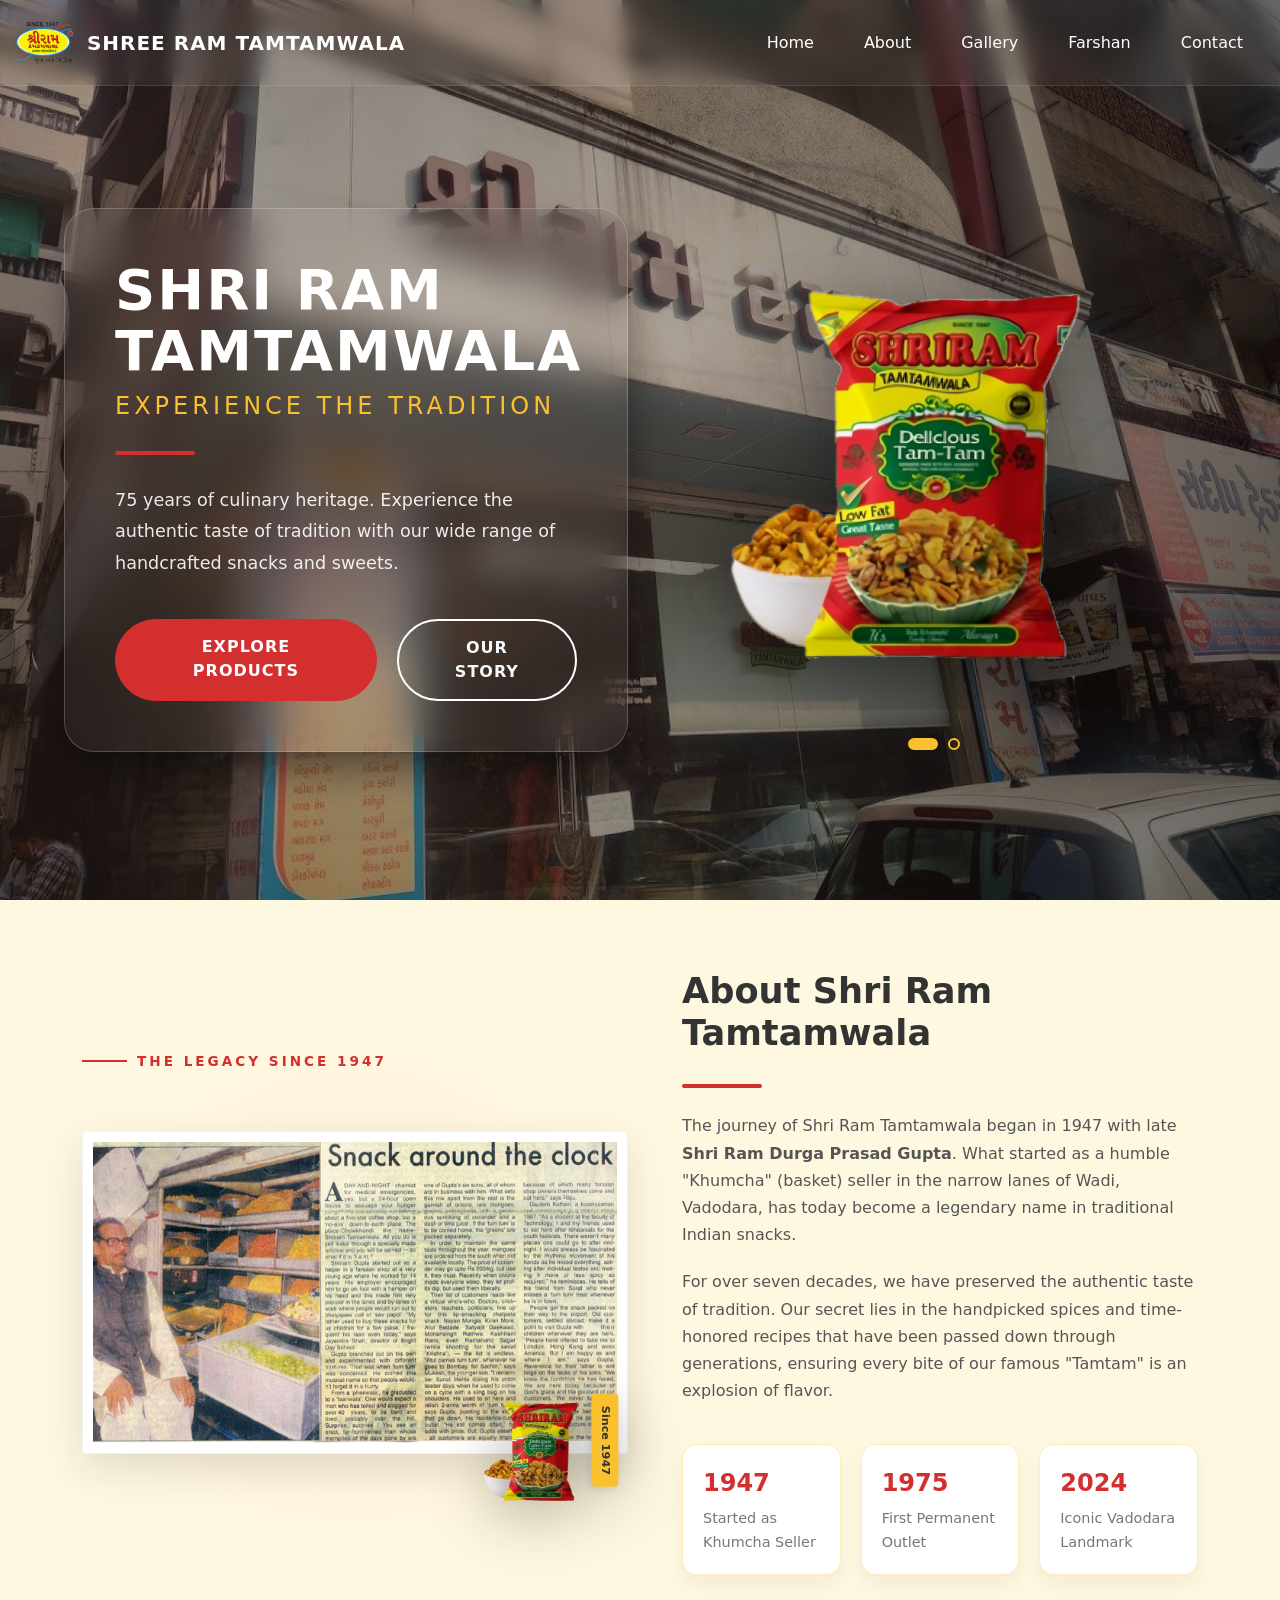
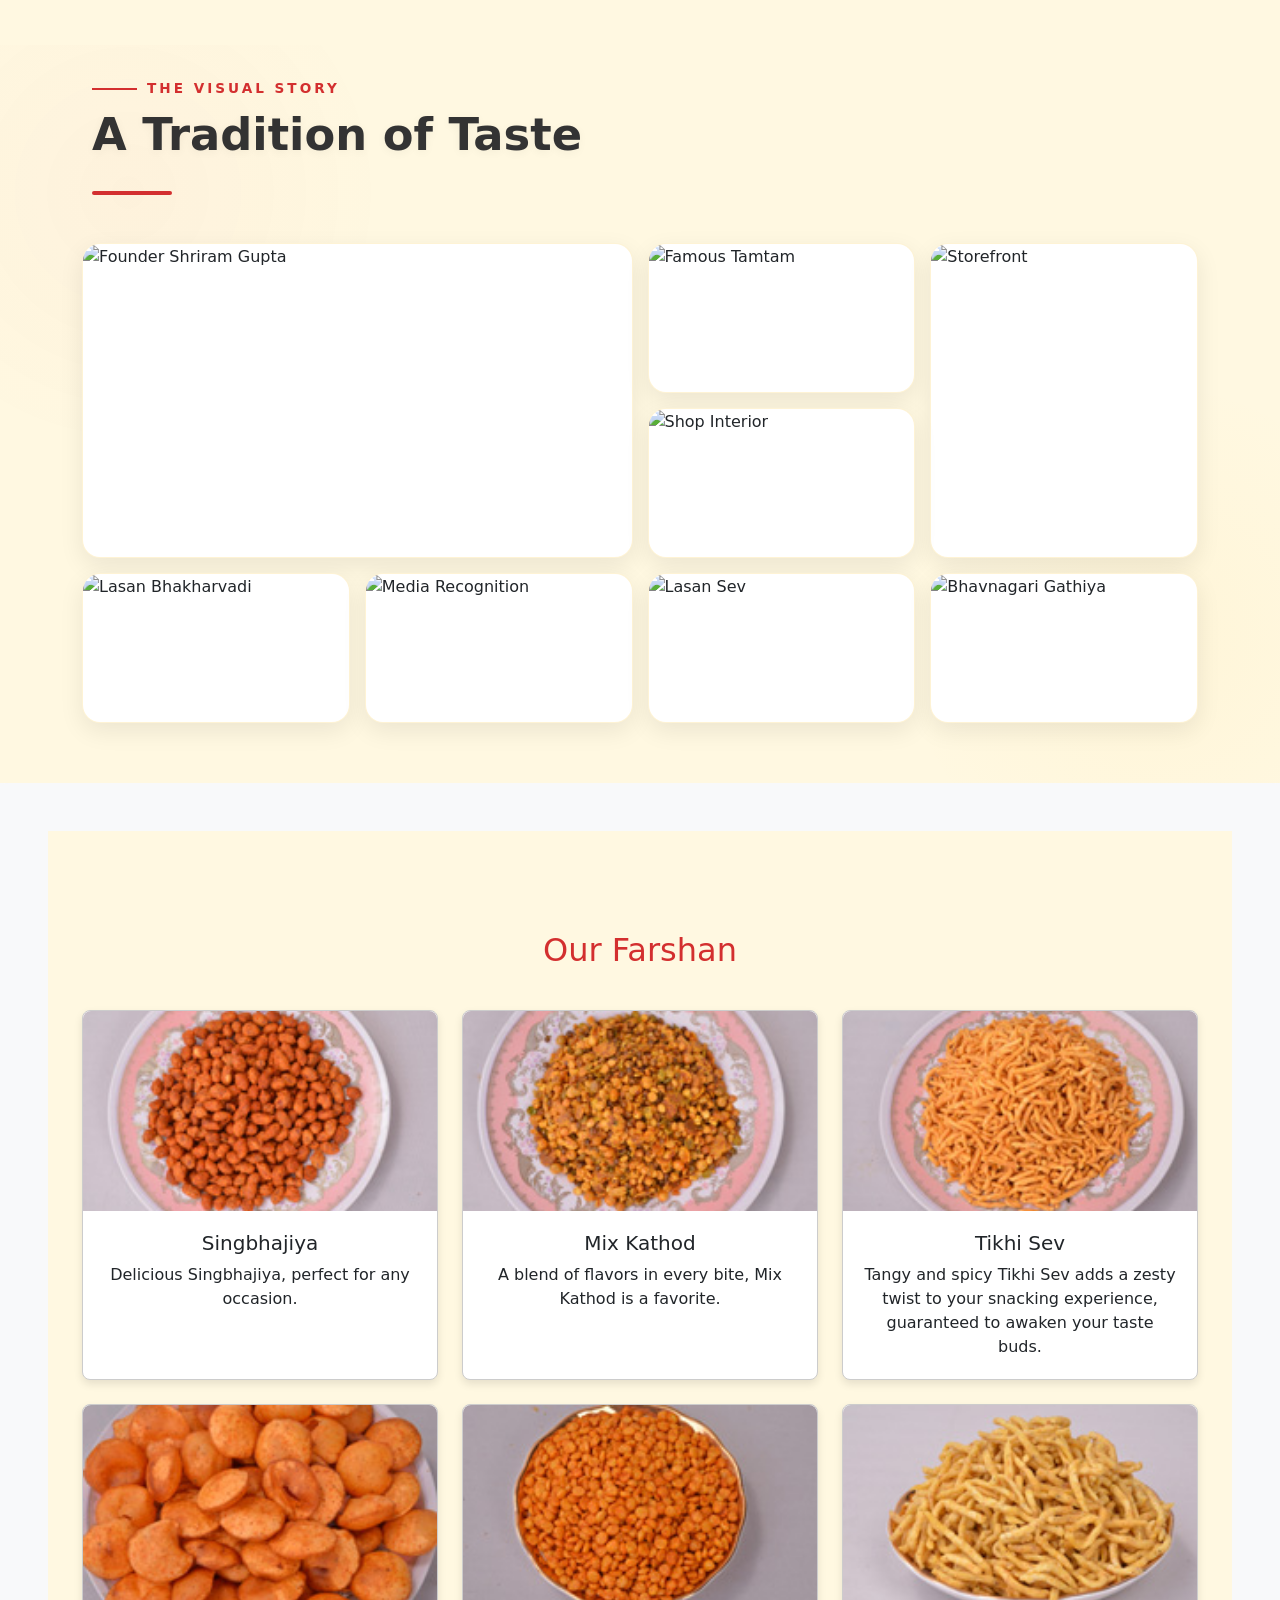
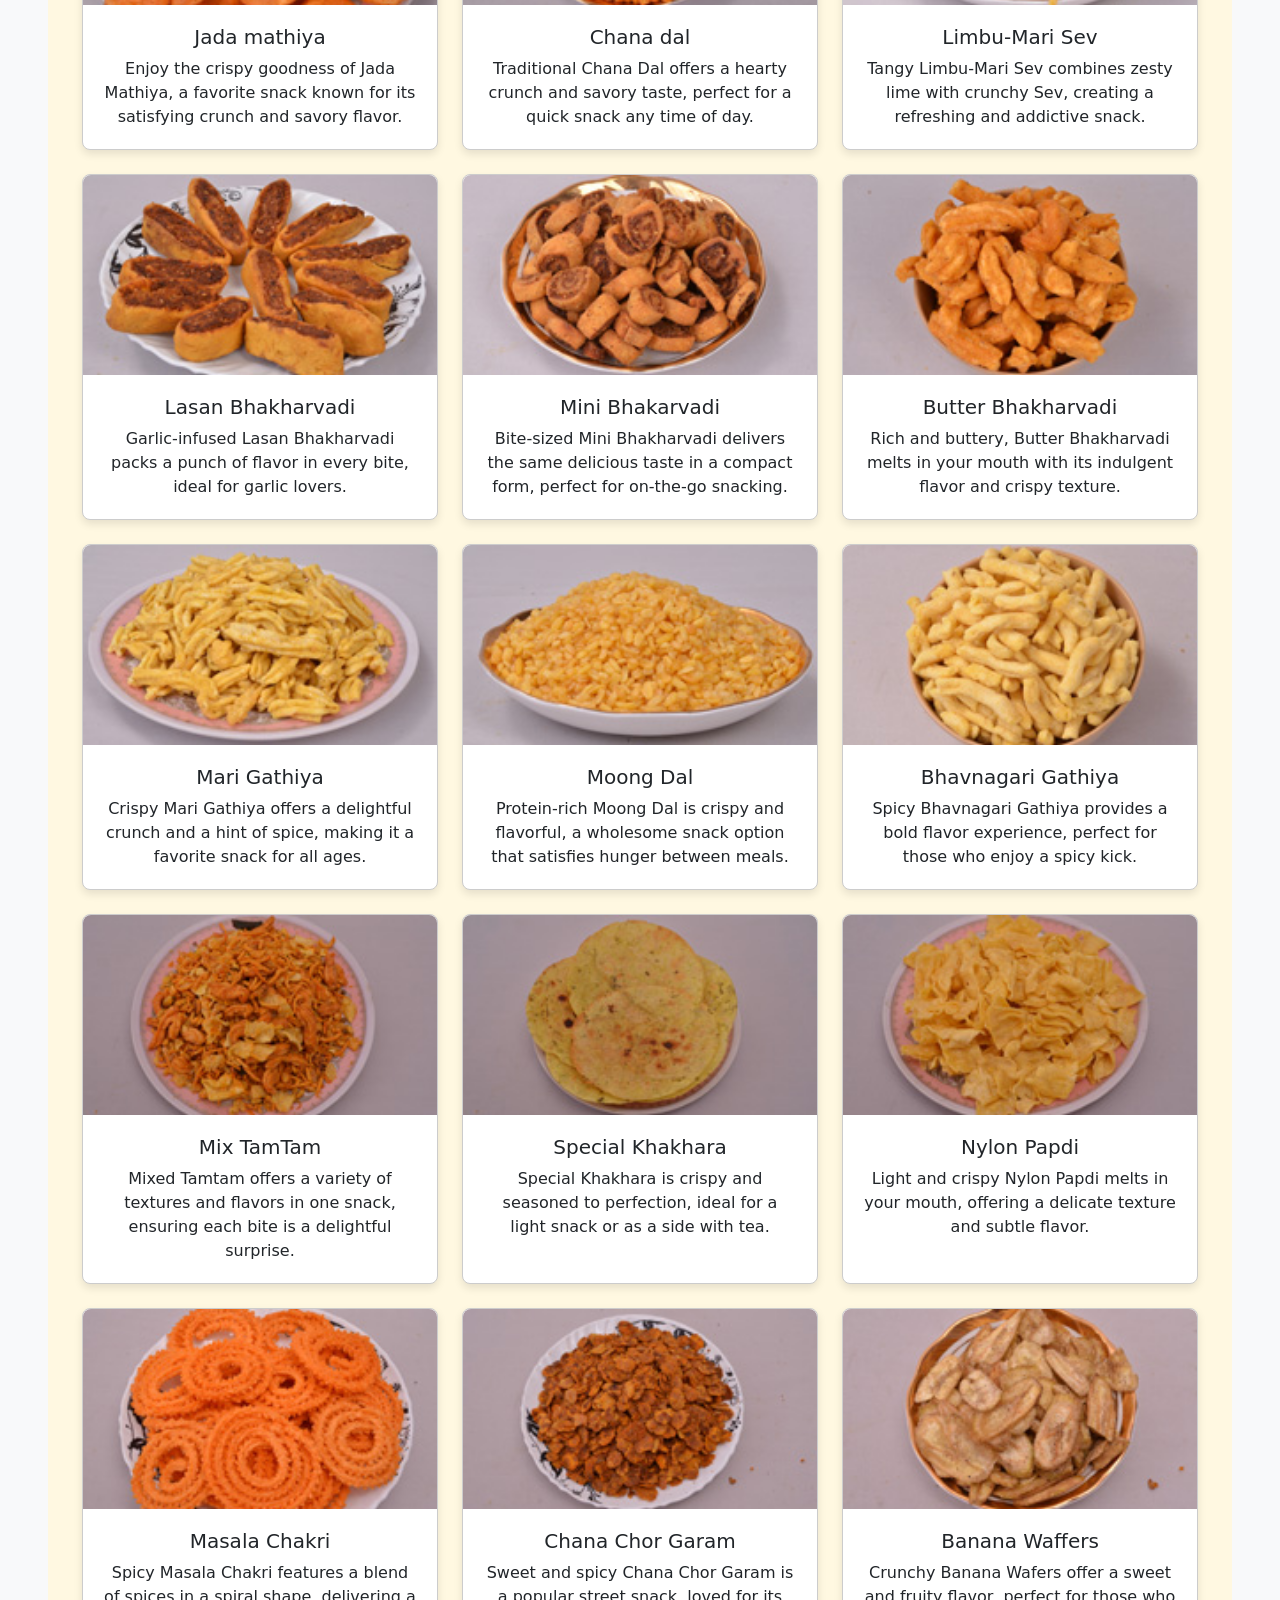
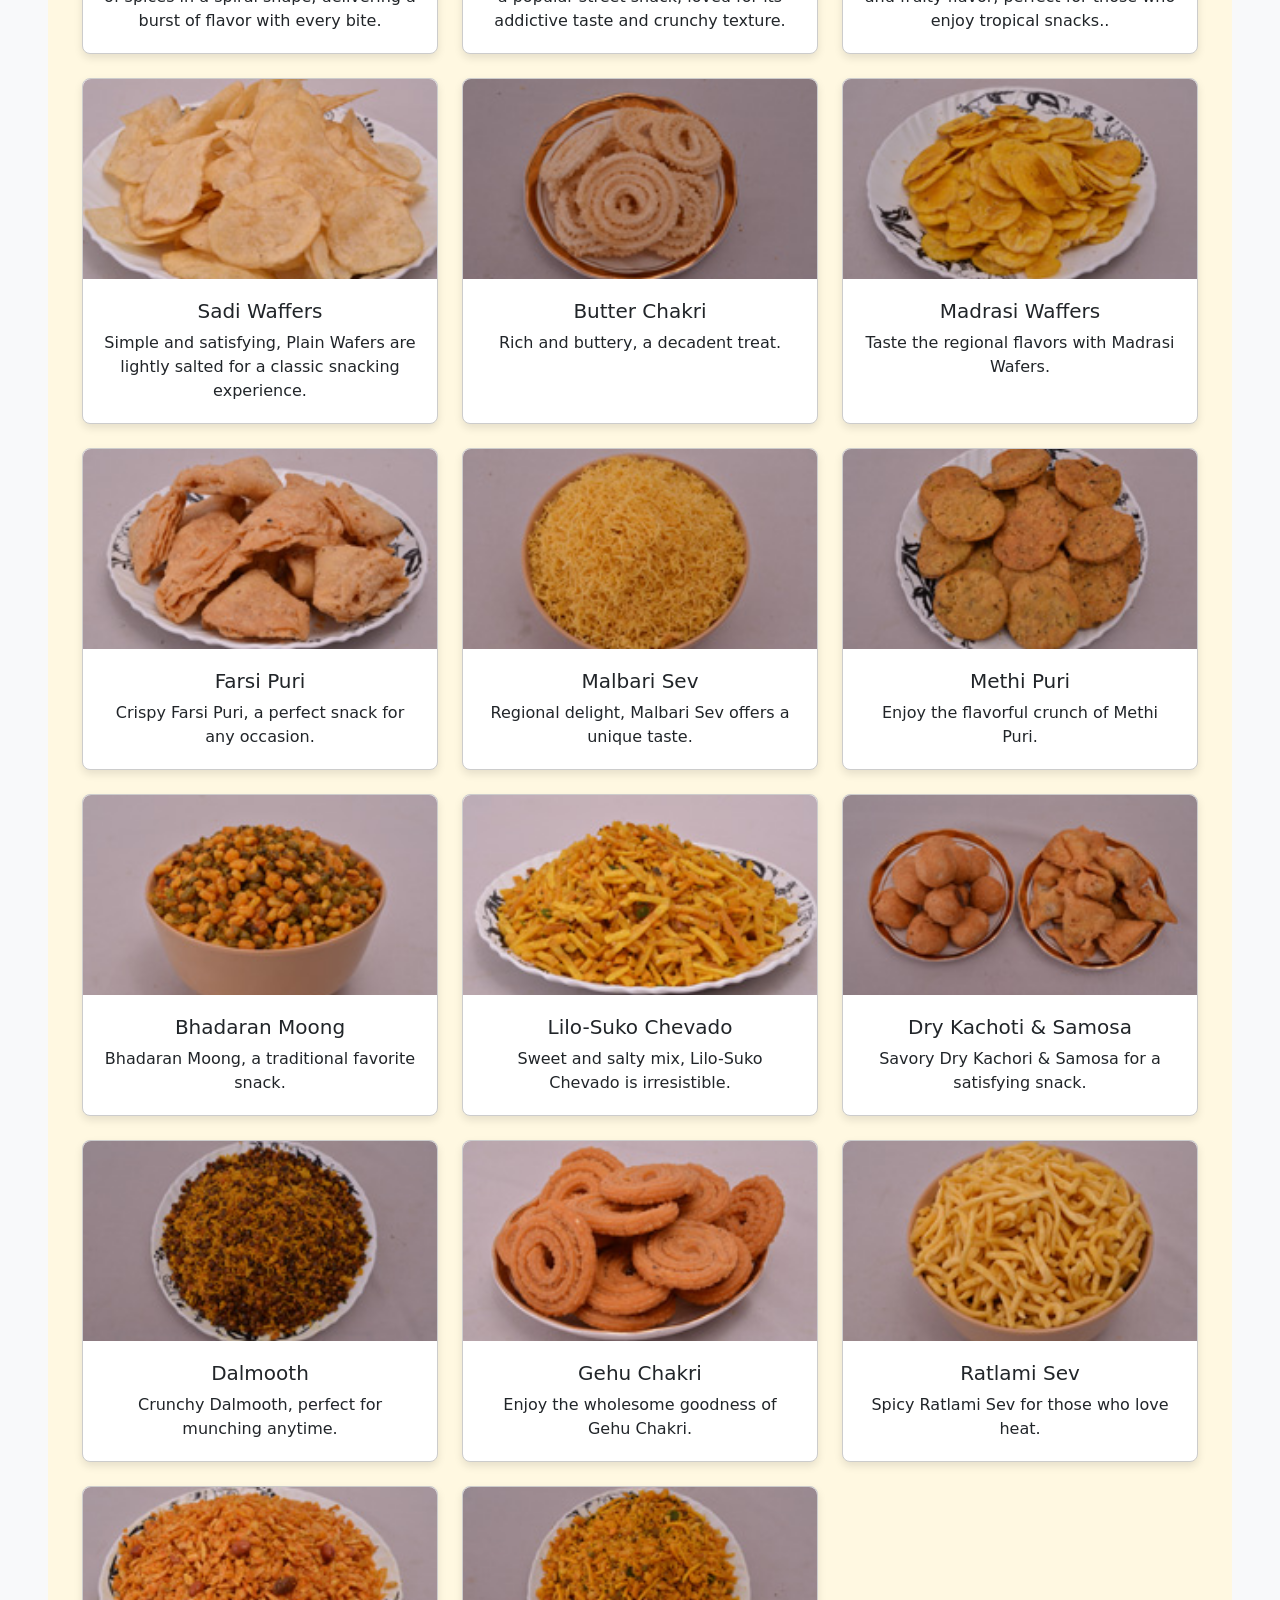
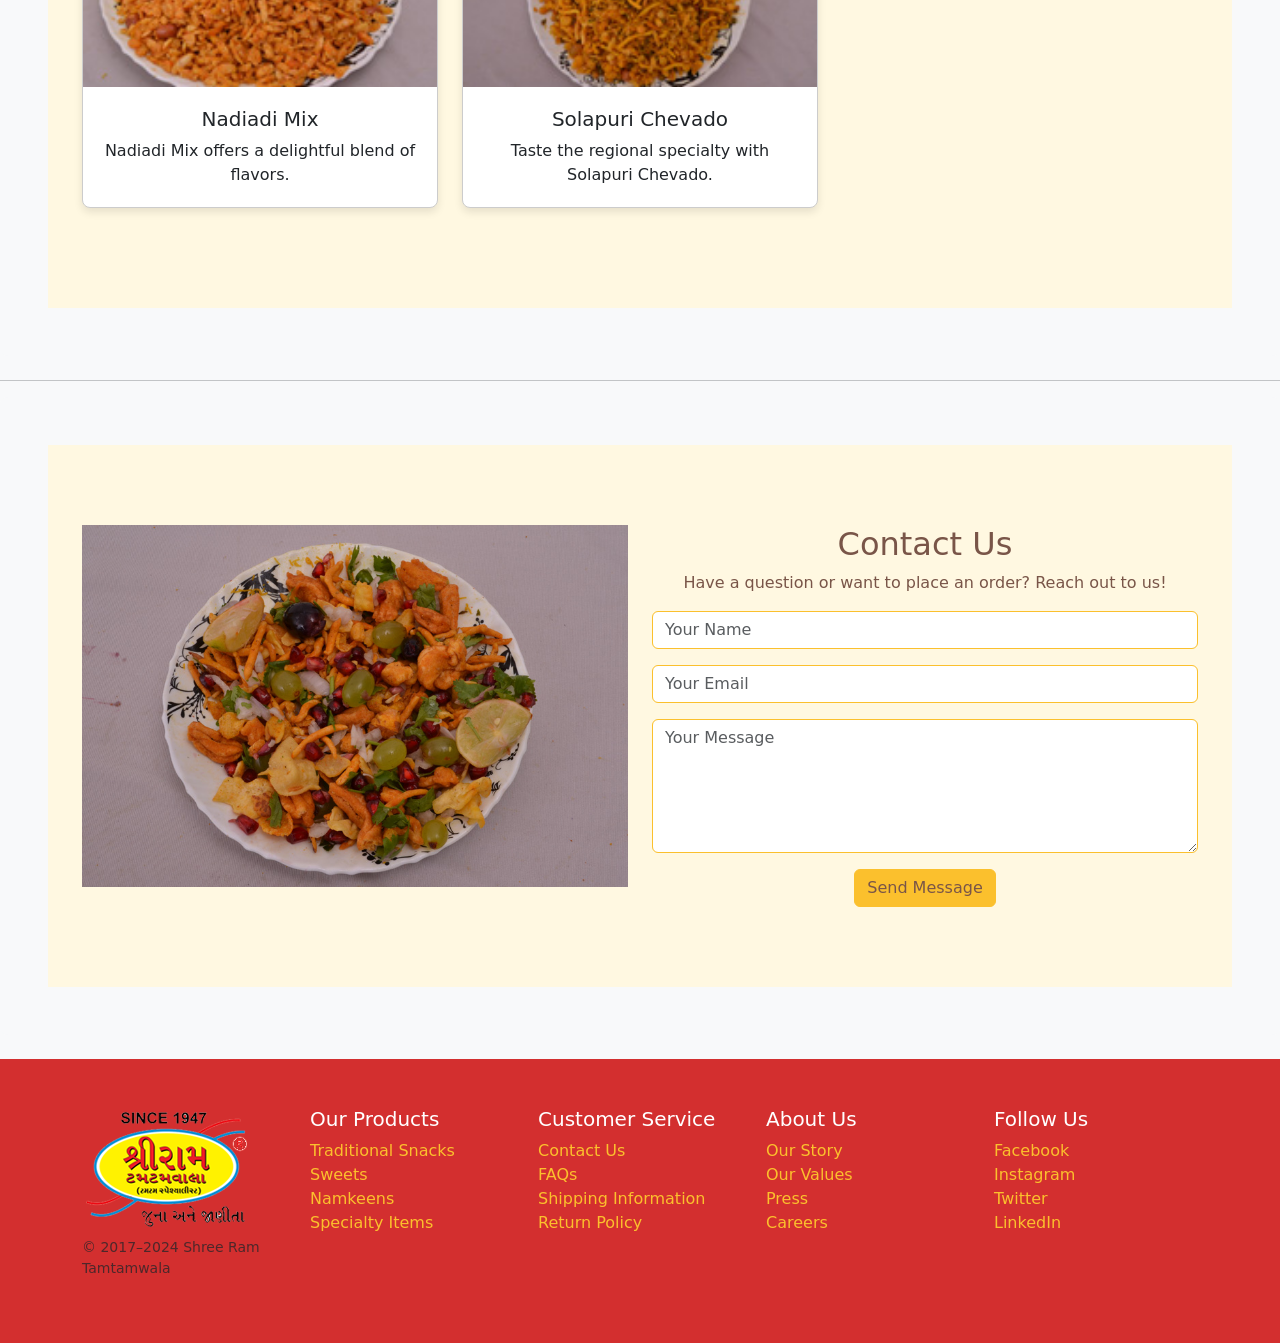
==== index.html @ 1828d7cd "feat: overhaul landing page with hero carousel, legacy milestones, and responsive bento-grid gallery" ====
<!doctype html>
<html lang="en">
  <head>
    <meta charset="utf-8" />
    <meta name="viewport" content="width=device-width, initial-scale=1" />
    <title>Shri Ram Tamtamwala</title>
    <link
      href="https://cdn.jsdelivr.net/npm/bootstrap@5.3.3/dist/css/bootstrap.min.css"
      rel="stylesheet"
      integrity="sha384-QWTKZyjpPEjISv5WaRU9OFeRpok6YctnYmDr5pNlyT2bRjXh0JMhjY6hW+ALEwIH"
      crossorigin="anonymous"
    />
    <link rel="stylesheet" href="styles.css" />
  </head>

  <body>
    <!--navbar-->
    <nav class="navbar navbar-expand-lg navbar-custom fixed-top">
      <div class="container-fluid">
        <a class="navbar-brand" href="#">
          <img src="./Images/logo.png" alt="Shree Ram Tamtamwala Logo" />
          Shree Ram Tamtamwala
        </a>
        <button
          class="navbar-toggler"
          type="button"
          data-bs-toggle="collapse"
          data-bs-target="#navbarNav"
          aria-controls="navbarNav"
          aria-expanded="false"
          aria-label="Toggle navigation"
        >
          <span class="navbar-toggler-icon"></span>
        </button>
        <div class="collapse navbar-collapse" id="navbarNav">
          <ul class="navbar-nav ms-auto">
            <li class="nav-item">
              <a class="nav-link" href="#">Home</a>
            </li>
            <li class="nav-item">
              <a class="nav-link" href="#about">About</a>
            </li>
            <li class="nav-item">
              <a class="nav-link" href="#gallery">Gallery</a>
            </li>
            <li class="nav-item">
              <a class="nav-link" href="#farshan">Farshan</a>
            </li>
            <li class="nav-item">
              <a class="nav-link" href="#contact">Contact</a>
            </li>
          </ul>
        </div>
      </div>
    </nav>
    <!--hero section-->
    <div class="hero">
      <div class="container-fluid hero-container">
        <div class="row align-items-center">
          <div class="col-lg-6 hero-text-col">
            <div class="hero-content-card">
              <h1 class="hero-title">
                <span class="brand-name">Shri Ram Tamtamwala</span>
                <span class="hero-subtitle animated-subtitle"
                  >Experience the Tradition</span
                >
              </h1>
              <div class="hero-divider"></div>
              <p class="hero-description">
                75 years of culinary heritage. Experience the authentic taste of
                tradition with our wide range of handcrafted snacks and sweets.
              </p>
              <div class="hero-cta-group">
                <a href="#farshan" class="btn btn-primary hero-btn"
                  >Explore Products</a
                >
                <a
                  href="#about"
                  class="btn btn-outline-light hero-btn-secondary"
                  >Our Story</a
                >
              </div>
            </div>
          </div>
          <div class="col-lg-6 hero-image-col">
            <div class="hero-image-wrapper">
              <div
                id="heroCarousel"
                class="carousel slide carousel-fade"
                data-bs-ride="carousel"
              >
                <div class="carousel-inner">
                  <div class="carousel-item active">
                    <img
                      src="./Images/tamtam.png"
                      class="img-fluid"
                      alt="Tamtam"
                    />
                  </div>
                  <div class="carousel-item">
                    <img
                      src="./Images/tamtam-main-removebg-preview.png"
                      class="img-fluid"
                      alt="Tamtam Main"
                    />
                  </div>
                </div>
                <div class="carousel-indicators-custom">
                  <button
                    type="button"
                    data-bs-target="#heroCarousel"
                    data-bs-slide-to="0"
                    class="active"
                  ></button>
                  <button
                    type="button"
                    data-bs-target="#heroCarousel"
                    data-bs-slide-to="1"
                  ></button>
                </div>
              </div>
            </div>
          </div>
        </div>
      </div>
    </div>
    <!--About us-->
    <section class="about-section" id="about">
      <div class="container about-container">
        <div class="row align-items-center">
          <div class="col-lg-6 about-image-col">
            <h5 class="about-pretitle mb-4">The Legacy Since 1947</h5>
            <div class="about-image-wrapper">
              <div class="about-glow-effect"></div>
              <div class="press-cutout-container">
                <img
                  src="./Images/press.jpg"
                  alt="News Recognition"
                  class="about-press-img"
                />
              </div>
              <div class="product-cutout-overlay">
                <img
                  src="./Images/tamtam6-removebg-preview.png"
                  alt="Shri Ram Tamtam"
                  class="about-cutout-img-small"
                />
                <div class="experience-tag">Since 1947</div>
              </div>
            </div>
          </div>
          <div class="col-lg-6 about-text-col">
            <div class="about-content">
              <h2 class="about-title">About Shri Ram Tamtamwala</h2>
              <div class="hero-divider mb-4"></div>
              <p class="about-description">
                The journey of Shri Ram Tamtamwala began in 1947 with late
                <strong>Shri Ram Durga Prasad Gupta</strong>. What started as a
                humble "Khumcha" (basket) seller in the narrow lanes of Wadi,
                Vadodara, has today become a legendary name in traditional
                Indian snacks.
              </p>
              <p class="about-description">
                For over seven decades, we have preserved the authentic taste of
                tradition. Our secret lies in the handpicked spices and
                time-honored recipes that have been passed down through
                generations, ensuring every bite of our famous "Tamtam" is an
                explosion of flavor.
              </p>
              <div class="milestone-grid">
                <div class="milestone-item">
                  <span class="milestone-year">1947</span>
                  <span class="milestone-text">Started as Khumcha Seller</span>
                </div>
                <div class="milestone-item">
                  <span class="milestone-year">1975</span>
                  <span class="milestone-text">First Permanent Outlet</span>
                </div>
                <div class="milestone-item">
                  <span class="milestone-year">2024</span>
                  <span class="milestone-text">Iconic Vadodara Landmark</span>
                </div>
              </div>
            </div>
          </div>
        </div>
      </div>
    </section>
    <!-- Gallery Redesign -->
    <section class="gallery-section" id="gallery">
      <div class="container">
        <div class="gallery-header mb-5">
          <h5 class="about-pretitle mb-3">The Visual Story</h5>
          <h2 class="gallery-title">A Tradition of Taste</h2>
          <div class="hero-divider"></div>
        </div>

        <div class="bento-grid">
          <!-- Founder / Heritage (2x2) -->
          <div class="bento-item item-founder">
            <img
              src="https://shriramtamtamwala.com/images/owner.png"
              alt="Founder Shriram Gupta"
              class="bento-img"
            />
            <div class="bento-overlay">
              <span class="bento-category">Heritage</span>
              <h3 class="bento-caption">Founder Shri Ram Gupta</h3>
            </div>
          </div>

          <!-- Famous Tamtam (1x1) -->
          <div class="bento-item item-product">
            <img
              src="https://shriramtamtamwala.com/farsan_big/photo.jpg"
              alt="Famous Tamtam"
              class="bento-img"
            />
            <div class="bento-overlay">
              <span class="bento-category">Iconic</span>
              <h3 class="bento-caption">Famous Tamtam Mix</h3>
            </div>
          </div>

          <!-- Storefront (1x3) -->
          <div class="bento-item item-location">
            <img
              src="https://shriramtamtamwala.com/shop/photo%20(45).jpg"
              alt="Storefront"
              class="bento-img"
            />
            <div class="bento-overlay">
              <span class="bento-category">Location</span>
              <h3 class="bento-caption">Wadi, Vadodara</h3>
            </div>
          </div>

          <!-- Shop Atmosphere (1x2) -->
          <div class="bento-item item-atmosphere">
            <img
              src="https://shriramtamtamwala.com/shop/photo%20(3).jpg"
              alt="Shop Interior"
              class="bento-img"
            />
            <div class="bento-overlay">
              <span class="bento-category">Atmosphere</span>
              <h3 class="bento-caption">Quality & Tradition</h3>
            </div>
          </div>

          <!-- Variety (1x1) -->
          <div class="bento-item item-variety">
            <img
              src="https://shriramtamtamwala.com/farsan_big/photo%20(6).jpg"
              alt="Lasan Bhakharvadi"
              class="bento-img"
            />
            <div class="bento-overlay">
              <span class="bento-category">Variety</span>
              <h3 class="bento-caption">Lasan Bhakharvadi</h3>
            </div>
          </div>

          <!-- Press Recognition (1x1) -->
          <div class="bento-item item-press">
            <img
              src="https://shriramtamtamwala.com/press_big/skfB0.jpg"
              alt="Media Recognition"
              class="bento-img"
            />
            <div class="bento-overlay">
              <span class="bento-category">Press</span>
              <h3 class="bento-caption">National Recognition</h3>
            </div>
          </div>

          <!-- Additional Product: Lasan Sev (1x1) -->
          <div class="bento-item item-extra-1">
            <img
              src="https://shriramtamtamwala.com/farsan_big/photo%20(7).jpg"
              alt="Lasan Sev"
              class="bento-img"
            />
            <div class="bento-overlay">
              <span class="bento-category">Variety</span>
              <h3 class="bento-caption">Lasan Sev</h3>
            </div>
          </div>

          <!-- Additional Product: Bhavnagari (1x1) -->
          <div class="bento-item item-extra-2">
            <img
              src="https://shriramtamtamwala.com/farsan_big/photo%20(8).jpg"
              alt="Bhavnagari Gathiya"
              class="bento-img"
            />
            <div class="bento-overlay">
              <span class="bento-category">Traditional</span>
              <h3 class="bento-caption">Bhavnagari Gathiya</h3>
            </div>
          </div>
        </div>
      </div>
    </section>

    <!-- Farshan Section -->
    <div class="p-5 mb-4 bg-body-tertiary rounded-3" id="farshan">
      <section class="product-section">
        <div class="container">
          <h2>Our Farshan</h2>
          <div class="row row-cols-1 row-cols-md-3 g-4">
            <div class="col">
              <div class="card h-100">
                <img
                  src="./Images/photo.jpg"
                  class="card-img-top"
                  alt="Product Image"
                />
                <div class="card-body">
                  <h5 class="card-title">Singbhajiya</h5>
                  <p class="card-text">
                    Delicious Singbhajiya, perfect for any occasion.
                  </p>
                </div>
              </div>
            </div>

            <div class="col">
              <div class="card h-100">
                <img
                  src="./Images/photo (1).jpg"
                  class="card-img-top"
                  alt="Product Image"
                />
                <div class="card-body">
                  <h5 class="card-title">Mix Kathod</h5>
                  <p class="card-text">
                    A blend of flavors in every bite, Mix Kathod is a favorite.
                  </p>
                </div>
              </div>
            </div>

            <div class="col">
              <div class="card h-100">
                <img
                  src="./Images/photo (2).jpg"
                  class="card-img-top"
                  alt="Product Image"
                />
                <div class="card-body">
                  <h5 class="card-title">Tikhi Sev</h5>
                  <p class="card-text">
                    Tangy and spicy Tikhi Sev adds a zesty twist to your
                    snacking experience, guaranteed to awaken your taste buds.
                  </p>
                </div>
              </div>
            </div>

            <div class="col">
              <div class="card h-100">
                <img
                  src="./Images/photo (3).jpg"
                  class="card-img-top"
                  alt="Product Image"
                />
                <div class="card-body">
                  <h5 class="card-title">Jada mathiya</h5>
                  <p class="card-text">
                    Enjoy the crispy goodness of Jada Mathiya, a favorite snack
                    known for its satisfying crunch and savory flavor.
                  </p>
                </div>
              </div>
            </div>

            <div class="col">
              <div class="card h-100">
                <img
                  src="./Images/photo (4).jpg"
                  class="card-img-top"
                  alt="Product Image"
                />
                <div class="card-body">
                  <h5 class="card-title">Chana dal</h5>
                  <p class="card-text">
                    Traditional Chana Dal offers a hearty crunch and savory
                    taste, perfect for a quick snack any time of day.
                  </p>
                </div>
              </div>
            </div>

            <div class="col">
              <div class="card h-100">
                <img
                  src="./Images/photo (5).jpg"
                  class="card-img-top"
                  alt="Product Image"
                />
                <div class="card-body">
                  <h5 class="card-title">Limbu-Mari Sev</h5>
                  <p class="card-text">
                    Tangy Limbu-Mari Sev combines zesty lime with crunchy Sev,
                    creating a refreshing and addictive snack.
                  </p>
                </div>
              </div>
            </div>

            <div class="col">
              <div class="card h-100">
                <img
                  src="./Images/photo (6).jpg"
                  class="card-img-top"
                  alt="Product Image"
                />
                <div class="card-body">
                  <h5 class="card-title">Lasan Bhakharvadi</h5>
                  <p class="card-text">
                    Garlic-infused Lasan Bhakharvadi packs a punch of flavor in
                    every bite, ideal for garlic lovers.
                  </p>
                </div>
              </div>
            </div>

            <div class="col">
              <div class="card h-100">
                <img
                  src="./Images/photo (7).jpg"
                  class="card-img-top"
                  alt="Product Image"
                />
                <div class="card-body">
                  <h5 class="card-title">Mini Bhakarvadi</h5>
                  <p class="card-text">
                    Bite-sized Mini Bhakharvadi delivers the same delicious
                    taste in a compact form, perfect for on-the-go snacking.
                  </p>
                </div>
              </div>
            </div>

            <div class="col">
              <div class="card h-100">
                <img
                  src="./Images/photo (8).jpg"
                  class="card-img-top"
                  alt="Product Image"
                />
                <div class="card-body">
                  <h5 class="card-title">Butter Bhakharvadi</h5>
                  <p class="card-text">
                    Rich and buttery, Butter Bhakharvadi melts in your mouth
                    with its indulgent flavor and crispy texture.
                  </p>
                </div>
              </div>
            </div>

            <div class="col">
              <div class="card h-100">
                <img
                  src="./Images/photo (9).jpg"
                  class="card-img-top"
                  alt="Product Image"
                />
                <div class="card-body">
                  <h5 class="card-title">Mari Gathiya</h5>
                  <p class="card-text">
                    Crispy Mari Gathiya offers a delightful crunch and a hint of
                    spice, making it a favorite snack for all ages.
                  </p>
                </div>
              </div>
            </div>

            <div class="col">
              <div class="card h-100">
                <img
                  src="./Images/photo (10).jpg"
                  class="card-img-top"
                  alt="Product Image"
                />
                <div class="card-body">
                  <h5 class="card-title">Moong Dal</h5>
                  <p class="card-text">
                    Protein-rich Moong Dal is crispy and flavorful, a wholesome
                    snack option that satisfies hunger between meals.
                  </p>
                </div>
              </div>
            </div>

            <div class="col">
              <div class="card h-100">
                <img
                  src="./Images/photo (11).jpg"
                  class="card-img-top"
                  alt="Product Image"
                />
                <div class="card-body">
                  <h5 class="card-title">Bhavnagari Gathiya</h5>
                  <p class="card-text">
                    Spicy Bhavnagari Gathiya provides a bold flavor experience,
                    perfect for those who enjoy a spicy kick.
                  </p>
                </div>
              </div>
            </div>

            <div class="col">
              <div class="card h-100">
                <img
                  src="./Images/photo (13).jpg"
                  class="card-img-top"
                  alt="Product Image"
                />
                <div class="card-body">
                  <h5 class="card-title">Mix TamTam</h5>
                  <p class="card-text">
                    Mixed Tamtam offers a variety of textures and flavors in one
                    snack, ensuring each bite is a delightful surprise.
                  </p>
                </div>
              </div>
            </div>

            <div class="col">
              <div class="card h-100">
                <img
                  src="./Images/photo (14).jpg"
                  class="card-img-top"
                  alt="Product Image"
                />
                <div class="card-body">
                  <h5 class="card-title">Special Khakhara</h5>
                  <p class="card-text">
                    Special Khakhara is crispy and seasoned to perfection, ideal
                    for a light snack or as a side with tea.
                  </p>
                </div>
              </div>
            </div>

            <div class="col">
              <div class="card h-100">
                <img
                  src="./Images/photo (15).jpg"
                  class="card-img-top"
                  alt="Product Image"
                />
                <div class="card-body">
                  <h5 class="card-title">Nylon Papdi</h5>
                  <p class="card-text">
                    Light and crispy Nylon Papdi melts in your mouth, offering a
                    delicate texture and subtle flavor.
                  </p>
                </div>
              </div>
            </div>

            <div class="col">
              <div class="card h-100">
                <img
                  src="./Images/photo (16).jpg"
                  class="card-img-top"
                  alt="Product Image"
                />
                <div class="card-body">
                  <h5 class="card-title">Masala Chakri</h5>
                  <p class="card-text">
                    Spicy Masala Chakri features a blend of spices in a spiral
                    shape, delivering a burst of flavor with every bite.
                  </p>
                </div>
              </div>
            </div>

            <div class="col">
              <div class="card h-100">
                <img
                  src="./Images/photo (17).jpg"
                  class="card-img-top"
                  alt="Product Image"
                />
                <div class="card-body">
                  <h5 class="card-title">Chana Chor Garam</h5>
                  <p class="card-text">
                    Sweet and spicy Chana Chor Garam is a popular street snack,
                    loved for its addictive taste and crunchy texture.
                  </p>
                </div>
              </div>
            </div>

            <div class="col">
              <div class="card h-100">
                <img
                  src="./Images/photo (18).jpg"
                  class="card-img-top"
                  alt="Product Image"
                />
                <div class="card-body">
                  <h5 class="card-title">Banana Waffers</h5>
                  <p class="card-text">
                    Crunchy Banana Wafers offer a sweet and fruity flavor,
                    perfect for those who enjoy tropical snacks..
                  </p>
                </div>
              </div>
            </div>

            <div class="col">
              <div class="card h-100">
                <img
                  src="./Images/photo (19).jpg"
                  class="card-img-top"
                  alt="Product Image"
                />
                <div class="card-body">
                  <h5 class="card-title">Sadi Waffers</h5>
                  <p class="card-text">
                    Simple and satisfying, Plain Wafers are lightly salted for a
                    classic snacking experience.
                  </p>
                </div>
              </div>
            </div>

            <div class="col">
              <div class="card h-100">
                <img
                  src="./Images/photo (20).jpg"
                  class="card-img-top"
                  alt="Product Image"
                />
                <div class="card-body">
                  <h5 class="card-title">Butter Chakri</h5>
                  <p class="card-text">Rich and buttery, a decadent treat.</p>
                </div>
              </div>
            </div>

            <div class="col">
              <div class="card h-100">
                <img
                  src="./Images/photo (21).jpg"
                  class="card-img-top"
                  alt="Product Image"
                />
                <div class="card-body">
                  <h5 class="card-title">Madrasi Waffers</h5>
                  <p class="card-text">
                    Taste the regional flavors with Madrasi Wafers.
                  </p>
                </div>
              </div>
            </div>

            <div class="col">
              <div class="card h-100">
                <img
                  src="./Images/photo (22).jpg"
                  class="card-img-top"
                  alt="Product Image"
                />
                <div class="card-body">
                  <h5 class="card-title">Farsi Puri</h5>
                  <p class="card-text">
                    Crispy Farsi Puri, a perfect snack for any occasion.
                  </p>
                </div>
              </div>
            </div>

            <div class="col">
              <div class="card h-100">
                <img
                  src="./Images/photo (23).jpg"
                  class="card-img-top"
                  alt="Product Image"
                />
                <div class="card-body">
                  <h5 class="card-title">Malbari Sev</h5>
                  <p class="card-text">
                    Regional delight, Malbari Sev offers a unique taste.
                  </p>
                </div>
              </div>
            </div>

            <div class="col">
              <div class="card h-100">
                <img
                  src="./Images/photo (24).jpg"
                  class="card-img-top"
                  alt="Product Image"
                />
                <div class="card-body">
                  <h5 class="card-title">Methi Puri</h5>
                  <p class="card-text">
                    Enjoy the flavorful crunch of Methi Puri.
                  </p>
                </div>
              </div>
            </div>

            <div class="col">
              <div class="card h-100">
                <img
                  src="./Images/photo (25).jpg"
                  class="card-img-top"
                  alt="Product Image"
                />
                <div class="card-body">
                  <h5 class="card-title">Bhadaran Moong</h5>
                  <p class="card-text">
                    Bhadaran Moong, a traditional favorite snack.
                  </p>
                </div>
              </div>
            </div>

            <div class="col">
              <div class="card h-100">
                <img
                  src="./Images/photo (26).jpg"
                  class="card-img-top"
                  alt="Product Image"
                />
                <div class="card-body">
                  <h5 class="card-title">Lilo-Suko Chevado</h5>
                  <p class="card-text">
                    Sweet and salty mix, Lilo-Suko Chevado is irresistible.
                  </p>
                </div>
              </div>
            </div>

            <div class="col">
              <div class="card h-100">
                <img
                  src="./Images/photo (27).jpg"
                  class="card-img-top"
                  alt="Product Image"
                />
                <div class="card-body">
                  <h5 class="card-title">Dry Kachoti & Samosa</h5>
                  <p class="card-text">
                    Savory Dry Kachori & Samosa for a satisfying snack.
                  </p>
                </div>
              </div>
            </div>

            <div class="col">
              <div class="card h-100">
                <img
                  src="./Images/photo (28).jpg"
                  class="card-img-top"
                  alt="Product Image"
                />
                <div class="card-body">
                  <h5 class="card-title">Dalmooth</h5>
                  <p class="card-text">
                    Crunchy Dalmooth, perfect for munching anytime.
                  </p>
                </div>
              </div>
            </div>

            <div class="col">
              <div class="card h-100">
                <img
                  src="./Images/photo (29).jpg"
                  class="card-img-top"
                  alt="Product Image"
                />
                <div class="card-body">
                  <h5 class="card-title">Gehu Chakri</h5>
                  <p class="card-text">
                    Enjoy the wholesome goodness of Gehu Chakri.
                  </p>
                </div>
              </div>
            </div>

            <div class="col">
              <div class="card h-100">
                <img
                  src="./Images/photo (30).jpg"
                  class="card-img-top"
                  alt="Product Image"
                />
                <div class="card-body">
                  <h5 class="card-title">Ratlami Sev</h5>
                  <p class="card-text">
                    Spicy Ratlami Sev for those who love heat.
                  </p>
                </div>
              </div>
            </div>

            <div class="col">
              <div class="card h-100">
                <img
                  src="./Images/photo (31).jpg"
                  class="card-img-top"
                  alt="Product Image"
                />
                <div class="card-body">
                  <h5 class="card-title">Nadiadi Mix</h5>
                  <p class="card-text">
                    Nadiadi Mix offers a delightful blend of flavors.
                  </p>
                </div>
              </div>
            </div>

            <div class="col">
              <div class="card h-100">
                <img
                  src="./Images/photo (32).jpg"
                  class="card-img-top"
                  alt="Product Image"
                />
                <div class="card-body">
                  <h5 class="card-title">Solapuri Chevado</h5>
                  <p class="card-text">
                    Taste the regional specialty with Solapuri Chevado.
                  </p>
                </div>
              </div>
            </div>
          </div>
        </div>
      </section>
    </div>
    <hr />

    <!--Contact us-->
    <div class="p-5 mb-4 bg-body-tertiary rounded-3" id="contact">
      <section class="contact-form">
        <div class="container">
          <div class="row align-items-center">
            <div class="col-md-6">
              <img
                src="./Images/tamtam-main.jpg"
                alt="Image"
                class="form-image"
              />
            </div>
            <div class="col-md-6">
              <h2>Contact Us</h2>
              <p>Have a question or want to place an order? Reach out to us!</p>
              <form>
                <div class="mb-3">
                  <input
                    type="text"
                    class="form-control"
                    placeholder="Your Name"
                    required
                  />
                </div>
                <div class="mb-3">
                  <input
                    type="email"
                    class="form-control"
                    placeholder="Your Email"
                    required
                  />
                </div>
                <div class="mb-3">
                  <textarea
                    class="form-control"
                    rows="5"
                    placeholder="Your Message"
                    required
                  ></textarea>
                </div>
                <button type="submit" class="btn btn-primary">
                  Send Message
                </button>
              </form>
            </div>
          </div>
        </div>
      </section>
    </div>
    <!--footer-->
    <div class="footer-custom">
      <footer class="container py-5">
        <div class="row">
          <div class="col-12 col-md">
            <div class="footer-logo mb-2">
              <img src="./Images/logo.png" alt="Shree Ram Tamtamwala Logo" />
            </div>
            <small class="d-block mb-3 text-body-secondary"
              >© 2017–2024 Shree Ram Tamtamwala</small
            >
          </div>
          <div class="col-6 col-md">
            <h5>Our Products</h5>
            <ul class="list-unstyled text-small">
              <li><a href="#">Traditional Snacks</a></li>
              <li><a href="#">Sweets</a></li>
              <li><a href="#">Namkeens</a></li>
              <li><a href="#">Specialty Items</a></li>
            </ul>
          </div>
          <div class="col-6 col-md">
            <h5>Customer Service</h5>
            <ul class="list-unstyled text-small">
              <li><a href="#">Contact Us</a></li>
              <li><a href="#">FAQs</a></li>
              <li><a href="#">Shipping Information</a></li>
              <li><a href="#">Return Policy</a></li>
            </ul>
          </div>
          <div class="col-6 col-md">
            <h5>About Us</h5>
            <ul class="list-unstyled text-small">
              <li><a href="#">Our Story</a></li>
              <li><a href="#">Our Values</a></li>
              <li><a href="#">Press</a></li>
              <li><a href="#">Careers</a></li>
            </ul>
          </div>
          <div class="col-6 col-md">
            <h5>Follow Us</h5>
            <ul class="list-unstyled text-small">
              <li><a href="#">Facebook</a></li>
              <li><a href="#">Instagram</a></li>
              <li><a href="#">Twitter</a></li>
              <li><a href="#">LinkedIn</a></li>
            </ul>
          </div>
        </div>
      </footer>
    </div>
    <script
      src="https://cdn.jsdelivr.net/npm/bootstrap@5.3.3/dist/js/bootstrap.bundle.min.js"
      integrity="sha384-YvpcrYf0tY3lHB60NNkmXc5s9fDVZLESaAA55NDzOxhy9GkcIdslK1eN7N6jIeHz"
      crossorigin="anonymous"
    ></script>

    <script src="main.js" defer></script>
  </body>
</html>
---- styles.css ----
* {
  padding: 0;
  margin: 0;
  box-sizing: border-box;
}

html {
  scroll-behavior: smooth;
  scroll-padding-top: 60px; /* Perfectly tuned offset */
}

body {
  background-color: #f8f9fa;
}

/* Navbar Redesign */
.navbar-custom {
  background-color: rgba(255, 255, 255, 0.05);
  backdrop-filter: blur(10px);
  -webkit-backdrop-filter: blur(10px);
  transition: all 0.4s cubic-bezier(0.4, 0, 0.2, 1);
  padding: 15px 0;
  border-bottom: 1px solid rgba(255, 255, 255, 0.1);
}

.navbar-custom.scrolled {
  background-color: #d32f2f; /* Exact Brand Red */
  margin: 10px 20px;
  padding: 8px 0;
  border-radius: 50px;
  box-shadow: 0 10px 30px rgba(0, 0, 0, 0.2);
  border: 1px solid #fbc02d; /* Solid Gold accent */
  width: calc(100% - 40px);
}

.navbar-custom .navbar-brand {
  font-weight: 700;
  letter-spacing: 1px;
  text-transform: uppercase;
  display: flex;
  align-items: center;
  gap: 10px;
  color: #ffffff !important;
  transition: all 0.3s ease;
}

.navbar-custom .navbar-brand:hover {
  color: #fbc02d !important;
  text-shadow: 0 0 10px rgba(251, 192, 45, 0.3);
}

.navbar-brand img {
  height: 45px;
  filter: drop-shadow(0 0 5px rgba(0, 0, 0, 0.2));
  transition: transform 0.3s ease;
}

.navbar-brand:hover img {
  transform: scale(1.1) rotate(5deg);
}

.navbar-custom .nav-link {
  color: #ffffff !important;
  font-weight: 500;
  margin: 0 10px;
  position: relative;
  padding: 8px 15px !important;
  transition: all 0.3s ease;
}

.navbar-custom .nav-link::after {
  content: "";
  position: absolute;
  bottom: 0;
  left: 50%;
  width: 0;
  height: 2px;
  background-color: #fbc02d;
  transition: all 0.3s ease;
  transform: translateX(-50%);
}

.navbar-custom .nav-link:hover::after {
  width: 80%;
}

.navbar-custom .nav-link:hover {
  color: #fbc02d !important;
  background-color: rgba(255, 255, 255, 0.1);
  border-radius: 8px;
}

/* Fix for mobile menu */
@media (max-width: 991.98px) {
  .navbar-collapse {
    background-color: #d32f2f; /* Solid Brand Red */
    margin-top: 15px;
    padding: 20px;
    border-radius: 15px;
    box-shadow: 0 10px 30px rgba(0, 0, 0, 0.2);
    border: 1px solid #fbc02d;
  }

  .navbar-custom.scrolled .navbar-collapse {
    background-color: #d32f2f;
  }

  .nav-link {
    padding: 12px 20px !important;
    border-bottom: 1px solid rgba(255, 255, 255, 0.1);
  }

  .nav-link:last-child {
    border-bottom: none;
  }
}

.navbar-toggler {
  border: none;
  padding: 0;
}

.navbar-toggler:focus {
  box-shadow: none;
}

.navbar-toggler-icon {
  background-image: url("data:image/svg+xml;charset=utf8,%3Csvg viewBox='0 0 30 30' xmlns='http://www.w3.org/2000/svg'%3E%3Cpath stroke='rgba(255, 255, 255, 1)' stroke-width='2' stroke-linecap='round' stroke-miterlimit='10' d='M4 7h22M4 15h22M4 23h22'/%3E%3C/svg%3E") !important;
}

.hero {
  position: relative;
  background-image: url("./Images/bg-Photoroom.png");
  background-size: cover;
  background-position: center;
  background-attachment: fixed;
  min-height: 100vh;
  display: flex;
  align-items: center;
  overflow: hidden;
  padding: 120px 0 60px 0;
}

.hero::before {
  content: "";
  position: absolute;
  top: 0;
  left: 0;
  width: 100%;
  height: 100%;
  background: radial-gradient(
    circle at 30% 50%,
    rgba(121, 85, 72, 0.4) 0%,
    rgba(0, 0, 0, 0.6) 100%
  );
  z-index: 1;
}

.hero-container {
  position: relative;
  z-index: 2;
  padding: 0 5%;
}

.hero-content-card {
  background: rgba(255, 255, 255, 0.05);
  backdrop-filter: blur(20px);
  -webkit-backdrop-filter: blur(20px);
  border: 1px solid rgba(255, 255, 255, 0.2);
  padding: 50px;
  border-radius: 30px;
  box-shadow: 0 25px 50px -12px rgba(0, 0, 0, 0.6);
  animation: fadeInUp 1s cubic-bezier(0.4, 0, 0.2, 1);
  z-index: 10;
}

@keyframes fadeInUp {
  from {
    opacity: 0;
    transform: translateY(30px);
  }
  to {
    opacity: 1;
    transform: translateY(0);
  }
}

.hero-title {
  margin-bottom: 25px;
}

.brand-name {
  display: block;
  font-size: 3.5rem;
  font-weight: 800;
  color: #ffffff;
  text-transform: uppercase;
  letter-spacing: 2px;
  line-height: 1.1;
  margin-bottom: 10px;
}

.about-pretitle {
  color: #d32f2f;
  font-weight: 600;
  text-transform: uppercase;
  letter-spacing: 3px;
  font-size: 0.85rem;
  display: block; /* Changed to block for better placement */
  position: relative;
  padding-left: 55px;
  margin-bottom: 25px;
}

.about-pretitle::before {
  content: "";
  position: absolute;
  left: 0;
  top: 50%;
  width: 45px;
  height: 2px;
  background: #d32f2f;
  transform: translateY(-50%);
}

@media (max-width: 991px) {
  .about-pretitle {
    display: block;
    text-align: center;
    padding-left: 0;
    margin-bottom: 30px !important;
  }
  .about-pretitle::before {
    display: none;
  }
}

.hero-subtitle {
  display: block;
  font-size: 1.5rem;
  color: #fbc02d; /* Brand Gold */
  font-weight: 500;
  letter-spacing: 4px;
  text-transform: uppercase;
}

.hero-divider {
  width: 80px;
  height: 4px;
  background: #d32f2f; /* Brand Red */
  margin: 30px 0;
  border-radius: 2px;
}

.hero-description {
  font-size: 1.1rem;
  color: rgba(255, 255, 255, 0.9);
  line-height: 1.8;
  margin-bottom: 40px;
  max-width: 500px;
}

.hero-cta-group {
  display: flex;
  gap: 20px;
}

.hero-btn {
  background-color: #d32f2f !important;
  border-color: #d32f2f !important;
  padding: 15px 35px !important;
  border-radius: 50px !important;
  font-weight: 600 !important;
  text-transform: uppercase;
  letter-spacing: 1px;
  transition: all 0.3s ease !important;
  color: white !important;
  text-decoration: none;
}

.hero-btn:hover {
  background-color: #b71c1c !important;
  transform: translateY(-3px);
  box-shadow: 0 10px 20px rgba(211, 47, 47, 0.3);
}

.hero-btn-secondary {
  padding: 15px 35px !important;
  border-radius: 50px !important;
  font-weight: 600 !important;
  text-transform: uppercase;
  letter-spacing: 1px;
  transition: all 0.3s ease !important;
  border: 2px solid white !important;
}

.hero-btn-secondary:hover {
  background-color: white !important;
  color: #d32f2f !important;
  transform: translateY(-3px);
}

.hero-image-wrapper {
  position: relative;
  padding: 20px;
  height: 500px; /* Fixed height to prevent layout jumps */
  display: flex;
  align-items: center;
  justify-content: center;
}

#heroCarousel {
  width: 100%;
  height: 100%;
}

#heroCarousel .carousel-inner,
#heroCarousel .carousel-item {
  height: 100%;
}

#heroCarousel .carousel-item {
  display: flex !important;
  align-items: center;
  justify-content: center;
  transition: opacity 0.8s ease-in-out !important; /* Smoother fade */
}

.hero-image-wrapper img {
  max-width: 100%;
  max-height: 100%;
  width: auto;
  height: auto;
  object-fit: contain;
  filter: drop-shadow(0 20px 40px rgba(0, 0, 0, 0.4));
  transition: transform 0.5s cubic-bezier(0.4, 0, 0.2, 1);
  animation: floating 3s ease-in-out infinite; /* Added a gentle float animation */
}

@keyframes floating {
  0%,
  100% {
    transform: translateY(0);
  }
  50% {
    transform: translateY(-15px);
  }
}

.hero-image-wrapper:hover img {
  transform: scale(1.05) rotate(2deg);
  animation-play-state: paused; /* Pause floating animation on hover */
}

.carousel-indicators-custom {
  position: absolute;
  bottom: -40px;
  left: 50%;
  transform: translateX(-50%);
  display: flex;
  gap: 10px;
}

.carousel-indicators-custom button {
  width: 12px;
  height: 12px;
  border-radius: 50%;
  border: 2px solid #fbc02d;
  background: transparent;
  padding: 0;
  transition: all 0.3s ease;
}

.carousel-indicators-custom button.active {
  background: #fbc02d;
  width: 30px;
  border-radius: 10px;
}

@media (max-width: 991px) {
  .hero {
    padding: 140px 0 80px 0;
    text-align: center;
  }

  .hero-content-card {
    padding: 30px;
    margin-bottom: 50px;
  }

  .brand-name {
    font-size: 2.5rem;
  }

  .hero-divider {
    margin: 20px auto;
  }

  .hero-description {
    margin: 0 auto 30px auto;
  }

  .hero-cta-group {
    justify-content: center;
  }
}

.about-section {
  padding: 70px 0 70px 0; /* Removed bottom padding completely to close gap */
  background-color: #fff8e1;
  position: relative;
  overflow: hidden;
}

.about-container {
  position: relative;
  z-index: 2;
}

.about-image-wrapper {
  position: relative;
  display: flex;
  justify-content: center;
  align-items: center;
  min-height: 400px;
}

.about-glow-effect {
  position: absolute;
  width: 120%;
  height: 120%;
  background: radial-gradient(
    circle,
    rgba(211, 47, 47, 0.05) 0%,
    transparent 70%
  );
  z-index: 1;
}

/* Scrapbook Style Layout */
.press-cutout-container {
  position: relative;
  width: 100%;
  max-width: 650px; /* Much bigger as requested */
  background: white;
  padding: 10px;
  border-radius: 4px;
  box-shadow: 0 15px 40px rgba(0, 0, 0, 0.12);
  z-index: 2;
  border: 1px solid rgba(0, 0, 0, 0.05);
}

.about-press-img {
  width: 100%;
  height: auto;
  display: block;
  object-fit: contain;
}

.product-cutout-overlay {
  position: absolute;
  bottom: -30px;
  right: 0;
  width: 35%; /* Scaled down slightly to not overwhelm the larger press image */
  max-width: 200px;
  z-index: 4;
  filter: drop-shadow(0 15px 30px rgba(0, 0, 0, 0.3));
  animation: floating 4s ease-in-out infinite;
}

.about-cutout-img-small {
  width: 100%;
  height: auto;
}

.experience-tag {
  position: absolute;
  top: 50%;
  right: -10px;
  background: #fbc02d;
  color: #333;
  padding: 5px 12px;
  border-radius: 4px;
  font-size: 0.7rem;
  font-weight: 800;
  transform: rotate(90deg) translateY(-50%);
  box-shadow: 2px 2px 10px rgba(0, 0, 0, 0.1);
}

/* About Text Styling Optimization */
.about-content {
  padding-left: 30px;
}

.about-title {
  font-size: 2.2rem; /* Slightly smaller for height optimization */
  font-weight: 800;
  color: #333;
  margin-bottom: 15px;
}

.about-description {
  font-size: 1rem;
  line-height: 1.7;
  color: #555;
  margin-bottom: 20px;
}

/* Milestone Grid */
.milestone-grid {
  display: grid;
  grid-template-columns: repeat(3, 1fr);
  gap: 20px;
  margin-top: 40px;
}

.milestone-item {
  background: white;
  padding: 20px;
  border-radius: 15px;
  box-shadow: 0 10px 20px rgba(0, 0, 0, 0.05);
  border: 1px solid rgba(251, 192, 45, 0.3);
  transition: all 0.3s ease;
}

.milestone-item:hover {
  transform: translateY(-5px);
  border-color: #fbc02d;
  box-shadow: 0 15px 30px rgba(251, 192, 45, 0.15);
}

.milestone-year {
  display: block;
  font-size: 1.5rem;
  font-weight: 800;
  color: #d32f2f;
  margin-bottom: 5px;
}

.milestone-text {
  font-size: 0.9rem;
  color: #777;
  font-weight: 500;
}

@media (max-width: 991px) {
  .about-section {
    padding: 60px 0;
  }

  .about-content {
    padding-left: 0;
    margin-top: 60px;
    text-align: center;
  }

  .hero-divider {
    margin-left: auto;
    margin-right: auto;
  }

  .milestone-grid {
    grid-template-columns: 1fr;
  }

  .cutout-container {
    max-width: 300px;
  }

  .experience-badge {
    right: 0;
  }
}

.product-section {
  padding: 100px 0;
  background-color: #fff8e1;
  text-align: center;
}

.product-section h2 {
  margin-bottom: 40px;
  color: #d32f2f; /* Brand Red */
}

.card {
  border: 1px solid #cccccc;
  border-radius: 8px;
  box-shadow: 0 4px 8px rgba(0, 0, 0, 0.1);
  transition: transform 0.3s ease;
}

.card:hover {
  transform: translateY(-10px);
}

.card-img-top {
  border-top-left-radius: 8px;
  border-top-right-radius: 8px;
  max-height: 200px;
  object-fit: cover;
}

.card-body {
  padding: 20px;
}

a {
  color: #388e3c;
}

a:hover {
  color: #1b5e20;
}

.contact-form {
  background-color: #ffffff;
  padding: 80px 0;
  text-align: center;
  color: #795548;
  background-color: #fff8e1;
}

.form-control {
  background-color: #ffffff;
  color: #795548;
  border-color: #fbc02d;
}

.form-control:focus {
  background-color: #ffffff;
  border-color: #ffa000;
  color: #795548;
}

.btn-primary {
  background-color: #fbc02d;
  border-color: #fbc02d;
  color: #795548;
}

.btn-primary:hover {
  background-color: #ffd54f;
  border-color: #ffd54f;
}

.form-image {
  max-width: 100%;
  margin-bottom: 20px;
}

/* Gallery Section Redesign */
.gallery-section {
  padding: 35px 0 60px 0; /* Stripped top padding to eliminate empty space */
  background-color: #fff8e1;
  background-image:
    radial-gradient(
      circle at 10% 20%,
      rgba(211, 47, 47, 0.03) 0%,
      transparent 20%
    ),
    radial-gradient(
      circle at 90% 80%,
      rgba(251, 192, 45, 0.05) 0%,
      transparent 20%
    );
  position: relative;
}

.gallery-header {
  position: relative;
  z-index: 5;
  padding-left: 10px;
  padding-top: 0;
  margin-top: 0; /* Ensure no top margin */
}

.gallery-title {
  font-size: 2.8rem;
  font-weight: 800;
  color: #333;
  margin-top: -5px;
  text-align: left; /* Left align to match About section */
  text-shadow: 0 2px 10px rgba(0, 0, 0, 0.05);
}

/* Bento Grid Layout Fix */
.bento-grid {
  display: grid;
  grid-template-columns: repeat(4, 1fr);
  grid-auto-rows: 150px; /* Further reduced for absolute screen fit */
  gap: 15px;
  margin-top: 10px; /* Removed excess margin as requested */
  max-width: 1200px;
  margin-left: auto;
  margin-right: auto;
}

.bento-item {
  position: relative;
  border-radius: 18px;
  overflow: hidden;
  cursor: pointer;
  background: #ffffff;
  box-shadow: 0 8px 25px rgba(0, 0, 0, 0.08);
  border: 1px solid rgba(251, 192, 45, 0.2);
}

/* Balanced Spans for 4x3 Grid (Fits Viewport) */
.item-founder {
  grid-column: span 2;
  grid-row: span 2;
}

.item-product {
  grid-column: span 1;
  grid-row: span 1;
}

.item-location {
  grid-column: span 1;
  grid-row: span 2; /* Reduced from 3 to help height */
}

.item-atmosphere {
  grid-column: span 1;
  grid-row: span 1; /* Reduced from 2 */
}

.item-variety,
.item-press,
.item-extra-1,
.item-extra-2 {
  grid-column: span 1;
  grid-row: span 1;
}

.bento-img {
  width: 100%;
  height: 100%;
  object-fit: cover;
  transition: transform 0.6s cubic-bezier(0.4, 0, 0.2, 1);
}

.bento-item:hover .bento-img {
  transform: scale(1.1);
}

/* Glassmorphism Overlay */
.bento-overlay {
  position: absolute;
  top: 0;
  left: 0;
  width: 100%;
  height: 100%;
  background: linear-gradient(
    to top,
    rgba(211, 47, 47, 0.8) 0%,
    transparent 60%
  );
  display: flex;
  flex-direction: column;
  justify-content: flex-end;
  padding: 30px;
  opacity: 0;
  transition: all 0.4s ease;
  transform: translateY(10px);
}

.bento-item:hover .bento-overlay {
  opacity: 1;
  transform: translateY(0);
}

.bento-category {
  color: #fbc02d;
  font-weight: 700;
  text-transform: uppercase;
  font-size: 0.75rem;
  letter-spacing: 2px;
  margin-bottom: 5px;
}

.bento-caption {
  color: white;
  font-size: 1.2rem;
  font-weight: 700;
  margin: 0;
}

/* Responsive Grid */
@media (max-width: 1200px) {
  .bento-grid {
    grid-template-columns: repeat(3, 1fr);
    grid-template-rows: repeat(3, 250px);
  }
}

@media (max-width: 991px) {
  .bento-grid {
    grid-template-columns: repeat(2, 1fr);
    grid-template-rows: repeat(4, 250px);
  }

  .item-large {
    grid-column: span 2;
    grid-row: span 1;
  }
}

@media (max-width: 576px) {
  .bento-grid {
    grid-template-columns: 1fr;
    grid-template-rows: auto;
    gap: 15px;
  }

  .bento-item {
    height: 250px;
  }

  .item-large,
  .item-medium,
  .item-tall,
  .item-small {
    grid-column: span 1;
    grid-row: span 1;
  }

  .gallery-title {
    font-size: 2rem;
  }
}

footer {
  background-color: #d32f2f;
  color: #ffffff;
  padding: 40px 0;
}

footer a {
  color: #fbc02d;
  text-decoration: none;
}

footer a:hover {
  text-decoration: underline;
}

.footer-custom {
  background-color: #d32f2f;
}

.custom-image {
  width: 700px;
  max-width: 100%;
  object-fit: cover;
  border-radius: 8px;
  box-shadow: 0 0 10px rgba(0, 0, 0, 0.3);
}
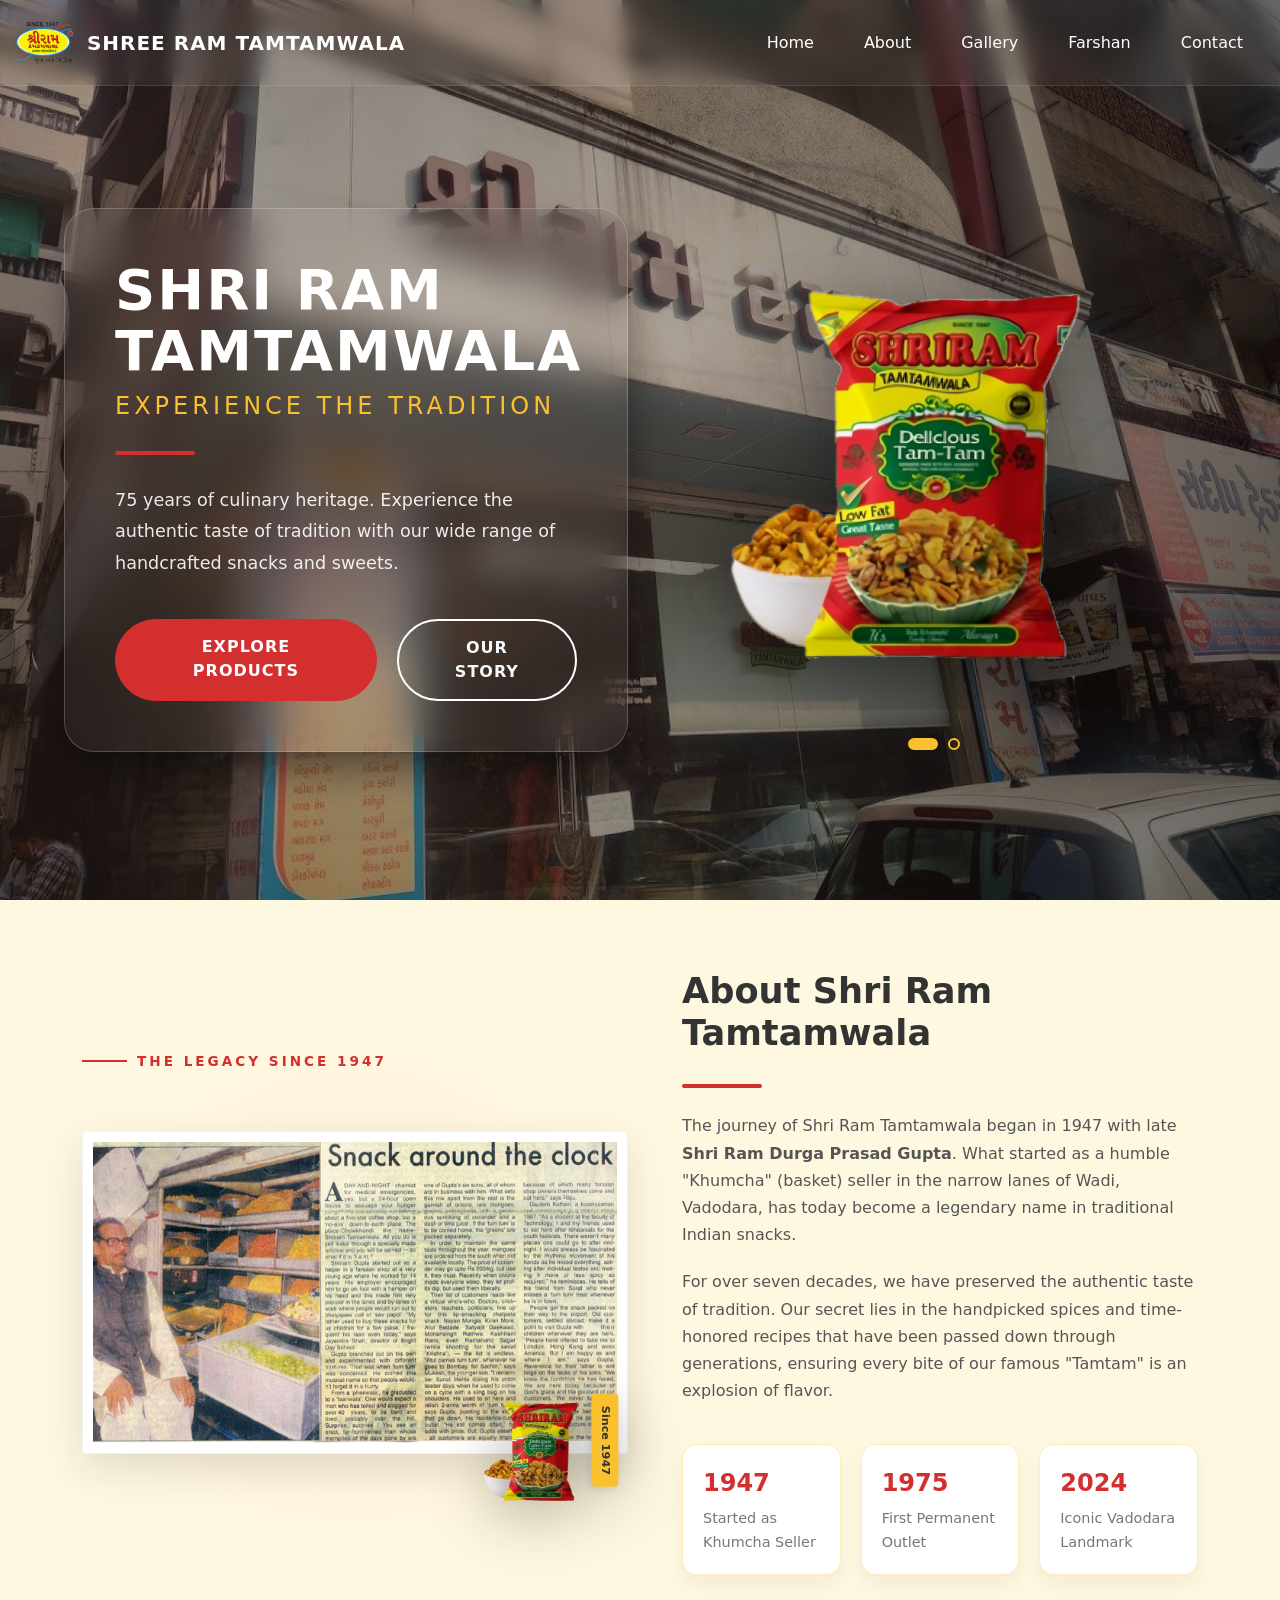
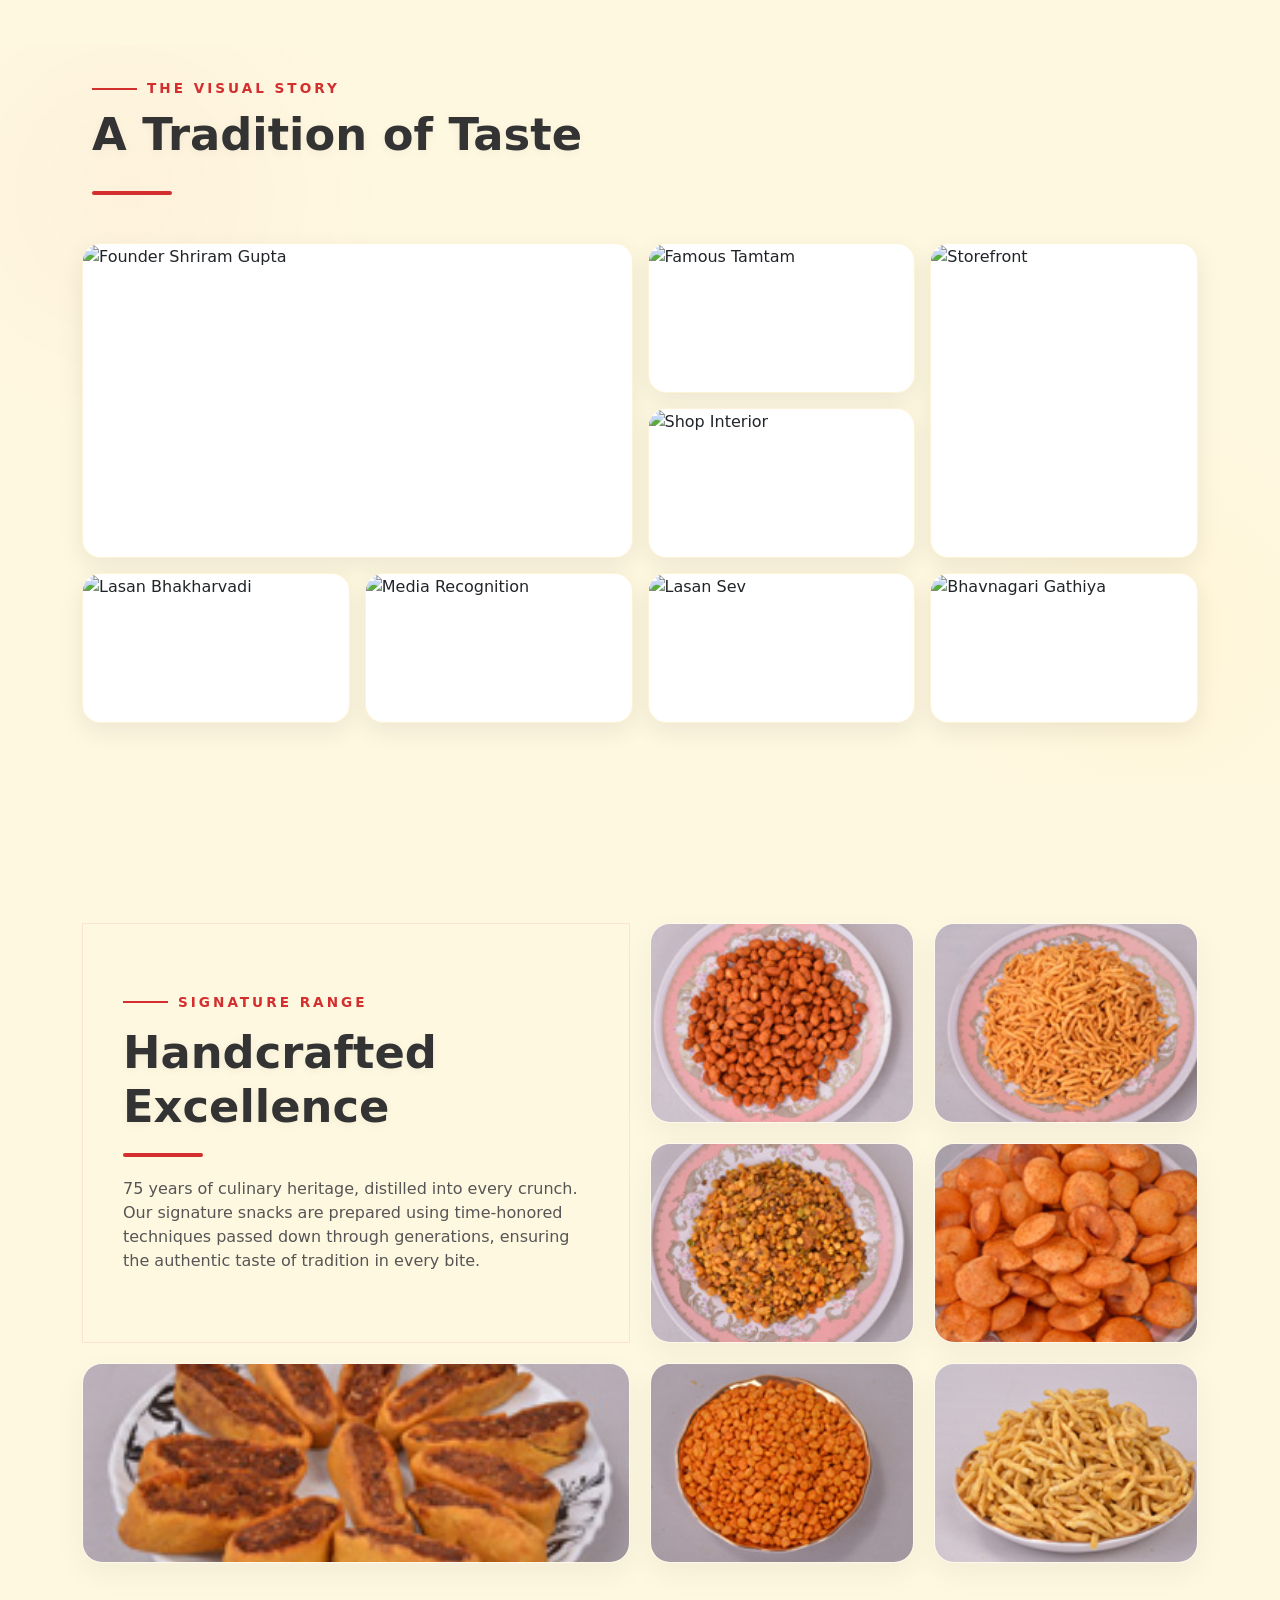
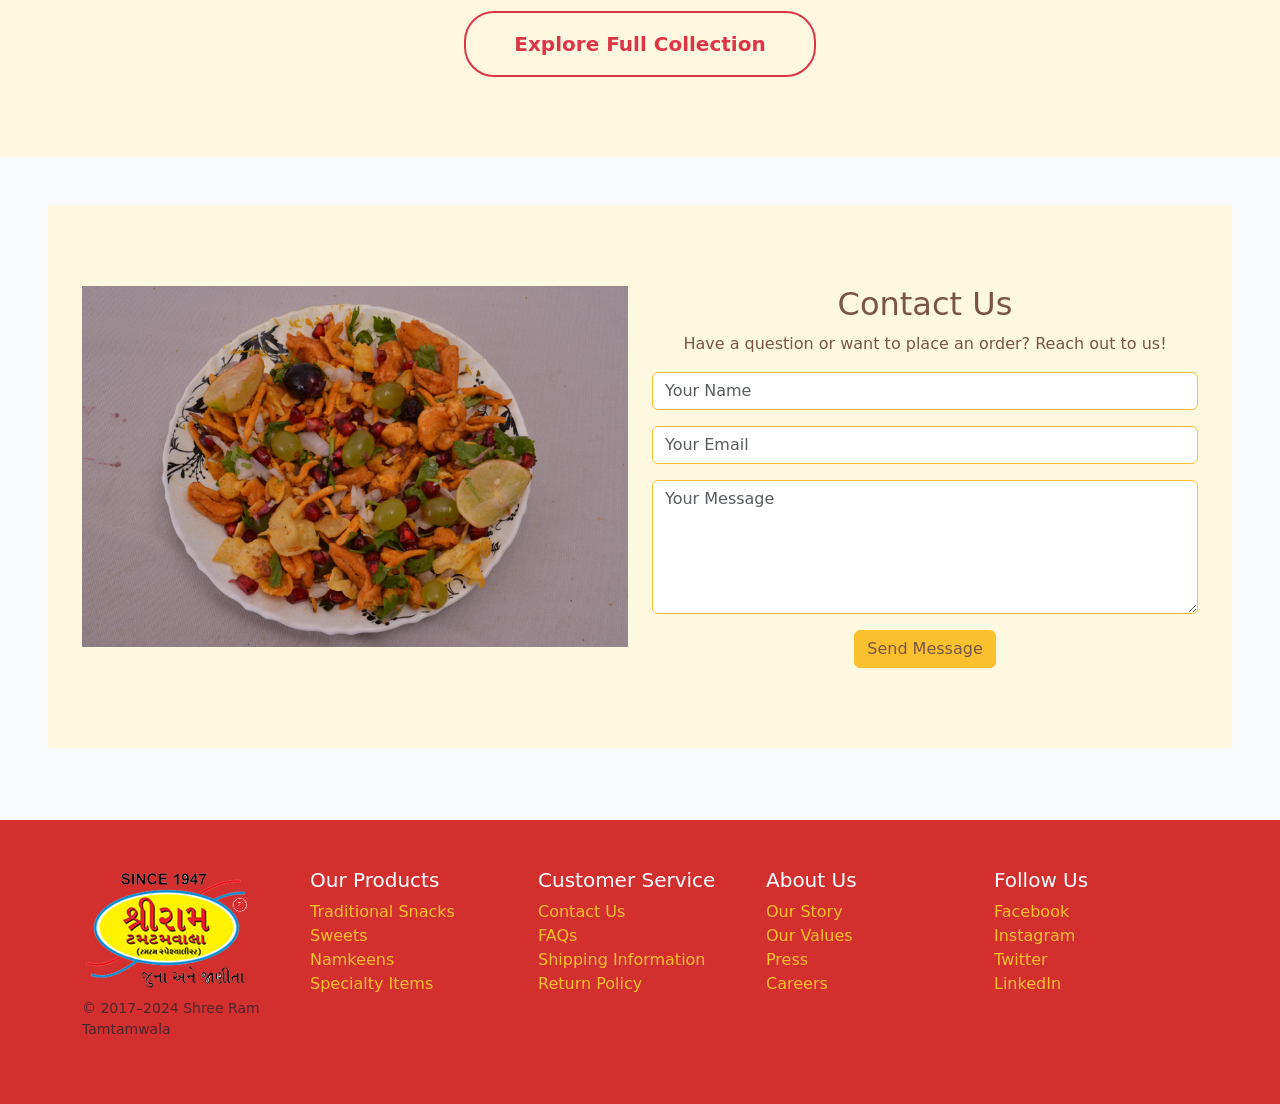
==== commit 86d08e9f: "feat: implement carousel functionality and add dedicated full menu page" ====
--- a/index.html
+++ b/index.html
@@ -303,543 +303,84 @@
       </div>
     </section>
 
-    <!-- Farshan Section -->
-    <div class="p-5 mb-4 bg-body-tertiary rounded-3" id="farshan">
-      <section class="product-section">
-        <div class="container">
-          <h2>Our Farshan</h2>
-          <div class="row row-cols-1 row-cols-md-3 g-4">
-            <div class="col">
-              <div class="card h-100">
-                <img
-                  src="./Images/photo.jpg"
-                  class="card-img-top"
-                  alt="Product Image"
-                />
-                <div class="card-body">
-                  <h5 class="card-title">Singbhajiya</h5>
-                  <p class="card-text">
-                    Delicious Singbhajiya, perfect for any occasion.
-                  </p>
-                </div>
-              </div>
-            </div>
-
-            <div class="col">
-              <div class="card h-100">
-                <img
-                  src="./Images/photo (1).jpg"
-                  class="card-img-top"
-                  alt="Product Image"
-                />
-                <div class="card-body">
-                  <h5 class="card-title">Mix Kathod</h5>
-                  <p class="card-text">
-                    A blend of flavors in every bite, Mix Kathod is a favorite.
-                  </p>
-                </div>
-              </div>
-            </div>
-
-            <div class="col">
-              <div class="card h-100">
-                <img
-                  src="./Images/photo (2).jpg"
-                  class="card-img-top"
-                  alt="Product Image"
-                />
-                <div class="card-body">
-                  <h5 class="card-title">Tikhi Sev</h5>
-                  <p class="card-text">
-                    Tangy and spicy Tikhi Sev adds a zesty twist to your
-                    snacking experience, guaranteed to awaken your taste buds.
-                  </p>
-                </div>
-              </div>
-            </div>
-
-            <div class="col">
-              <div class="card h-100">
-                <img
-                  src="./Images/photo (3).jpg"
-                  class="card-img-top"
-                  alt="Product Image"
-                />
-                <div class="card-body">
-                  <h5 class="card-title">Jada mathiya</h5>
-                  <p class="card-text">
-                    Enjoy the crispy goodness of Jada Mathiya, a favorite snack
-                    known for its satisfying crunch and savory flavor.
-                  </p>
-                </div>
-              </div>
-            </div>
-
-            <div class="col">
-              <div class="card h-100">
-                <img
-                  src="./Images/photo (4).jpg"
-                  class="card-img-top"
-                  alt="Product Image"
-                />
-                <div class="card-body">
-                  <h5 class="card-title">Chana dal</h5>
-                  <p class="card-text">
-                    Traditional Chana Dal offers a hearty crunch and savory
-                    taste, perfect for a quick snack any time of day.
-                  </p>
-                </div>
-              </div>
-            </div>
-
-            <div class="col">
-              <div class="card h-100">
-                <img
-                  src="./Images/photo (5).jpg"
-                  class="card-img-top"
-                  alt="Product Image"
-                />
-                <div class="card-body">
-                  <h5 class="card-title">Limbu-Mari Sev</h5>
-                  <p class="card-text">
-                    Tangy Limbu-Mari Sev combines zesty lime with crunchy Sev,
-                    creating a refreshing and addictive snack.
-                  </p>
-                </div>
-              </div>
-            </div>
-
-            <div class="col">
-              <div class="card h-100">
-                <img
-                  src="./Images/photo (6).jpg"
-                  class="card-img-top"
-                  alt="Product Image"
-                />
-                <div class="card-body">
-                  <h5 class="card-title">Lasan Bhakharvadi</h5>
-                  <p class="card-text">
-                    Garlic-infused Lasan Bhakharvadi packs a punch of flavor in
-                    every bite, ideal for garlic lovers.
-                  </p>
-                </div>
-              </div>
-            </div>
-
-            <div class="col">
-              <div class="card h-100">
-                <img
-                  src="./Images/photo (7).jpg"
-                  class="card-img-top"
-                  alt="Product Image"
-                />
-                <div class="card-body">
-                  <h5 class="card-title">Mini Bhakarvadi</h5>
-                  <p class="card-text">
-                    Bite-sized Mini Bhakharvadi delivers the same delicious
-                    taste in a compact form, perfect for on-the-go snacking.
-                  </p>
-                </div>
-              </div>
-            </div>
-
-            <div class="col">
-              <div class="card h-100">
-                <img
-                  src="./Images/photo (8).jpg"
-                  class="card-img-top"
-                  alt="Product Image"
-                />
-                <div class="card-body">
-                  <h5 class="card-title">Butter Bhakharvadi</h5>
-                  <p class="card-text">
-                    Rich and buttery, Butter Bhakharvadi melts in your mouth
-                    with its indulgent flavor and crispy texture.
-                  </p>
-                </div>
-              </div>
-            </div>
-
-            <div class="col">
-              <div class="card h-100">
-                <img
-                  src="./Images/photo (9).jpg"
-                  class="card-img-top"
-                  alt="Product Image"
-                />
-                <div class="card-body">
-                  <h5 class="card-title">Mari Gathiya</h5>
-                  <p class="card-text">
-                    Crispy Mari Gathiya offers a delightful crunch and a hint of
-                    spice, making it a favorite snack for all ages.
-                  </p>
-                </div>
-              </div>
-            </div>
-
-            <div class="col">
-              <div class="card h-100">
-                <img
-                  src="./Images/photo (10).jpg"
-                  class="card-img-top"
-                  alt="Product Image"
-                />
-                <div class="card-body">
-                  <h5 class="card-title">Moong Dal</h5>
-                  <p class="card-text">
-                    Protein-rich Moong Dal is crispy and flavorful, a wholesome
-                    snack option that satisfies hunger between meals.
-                  </p>
-                </div>
-              </div>
-            </div>
-
-            <div class="col">
-              <div class="card h-100">
-                <img
-                  src="./Images/photo (11).jpg"
-                  class="card-img-top"
-                  alt="Product Image"
-                />
-                <div class="card-body">
-                  <h5 class="card-title">Bhavnagari Gathiya</h5>
-                  <p class="card-text">
-                    Spicy Bhavnagari Gathiya provides a bold flavor experience,
-                    perfect for those who enjoy a spicy kick.
-                  </p>
-                </div>
-              </div>
-            </div>
-
-            <div class="col">
-              <div class="card h-100">
-                <img
-                  src="./Images/photo (13).jpg"
-                  class="card-img-top"
-                  alt="Product Image"
-                />
-                <div class="card-body">
-                  <h5 class="card-title">Mix TamTam</h5>
-                  <p class="card-text">
-                    Mixed Tamtam offers a variety of textures and flavors in one
-                    snack, ensuring each bite is a delightful surprise.
-                  </p>
-                </div>
-              </div>
-            </div>
-
-            <div class="col">
-              <div class="card h-100">
-                <img
-                  src="./Images/photo (14).jpg"
-                  class="card-img-top"
-                  alt="Product Image"
-                />
-                <div class="card-body">
-                  <h5 class="card-title">Special Khakhara</h5>
-                  <p class="card-text">
-                    Special Khakhara is crispy and seasoned to perfection, ideal
-                    for a light snack or as a side with tea.
-                  </p>
-                </div>
-              </div>
-            </div>
-
-            <div class="col">
-              <div class="card h-100">
-                <img
-                  src="./Images/photo (15).jpg"
-                  class="card-img-top"
-                  alt="Product Image"
-                />
-                <div class="card-body">
-                  <h5 class="card-title">Nylon Papdi</h5>
-                  <p class="card-text">
-                    Light and crispy Nylon Papdi melts in your mouth, offering a
-                    delicate texture and subtle flavor.
-                  </p>
-                </div>
-              </div>
-            </div>
-
-            <div class="col">
-              <div class="card h-100">
-                <img
-                  src="./Images/photo (16).jpg"
-                  class="card-img-top"
-                  alt="Product Image"
-                />
-                <div class="card-body">
-                  <h5 class="card-title">Masala Chakri</h5>
-                  <p class="card-text">
-                    Spicy Masala Chakri features a blend of spices in a spiral
-                    shape, delivering a burst of flavor with every bite.
-                  </p>
-                </div>
-              </div>
-            </div>
-
-            <div class="col">
-              <div class="card h-100">
-                <img
-                  src="./Images/photo (17).jpg"
-                  class="card-img-top"
-                  alt="Product Image"
-                />
-                <div class="card-body">
-                  <h5 class="card-title">Chana Chor Garam</h5>
-                  <p class="card-text">
-                    Sweet and spicy Chana Chor Garam is a popular street snack,
-                    loved for its addictive taste and crunchy texture.
-                  </p>
-                </div>
-              </div>
-            </div>
-
-            <div class="col">
-              <div class="card h-100">
-                <img
-                  src="./Images/photo (18).jpg"
-                  class="card-img-top"
-                  alt="Product Image"
-                />
-                <div class="card-body">
-                  <h5 class="card-title">Banana Waffers</h5>
-                  <p class="card-text">
-                    Crunchy Banana Wafers offer a sweet and fruity flavor,
-                    perfect for those who enjoy tropical snacks..
-                  </p>
-                </div>
-              </div>
-            </div>
-
-            <div class="col">
-              <div class="card h-100">
-                <img
-                  src="./Images/photo (19).jpg"
-                  class="card-img-top"
-                  alt="Product Image"
-                />
-                <div class="card-body">
-                  <h5 class="card-title">Sadi Waffers</h5>
-                  <p class="card-text">
-                    Simple and satisfying, Plain Wafers are lightly salted for a
-                    classic snacking experience.
-                  </p>
-                </div>
-              </div>
-            </div>
-
-            <div class="col">
-              <div class="card h-100">
-                <img
-                  src="./Images/photo (20).jpg"
-                  class="card-img-top"
-                  alt="Product Image"
-                />
-                <div class="card-body">
-                  <h5 class="card-title">Butter Chakri</h5>
-                  <p class="card-text">Rich and buttery, a decadent treat.</p>
-                </div>
-              </div>
-            </div>
-
-            <div class="col">
-              <div class="card h-100">
-                <img
-                  src="./Images/photo (21).jpg"
-                  class="card-img-top"
-                  alt="Product Image"
-                />
-                <div class="card-body">
-                  <h5 class="card-title">Madrasi Waffers</h5>
-                  <p class="card-text">
-                    Taste the regional flavors with Madrasi Wafers.
-                  </p>
-                </div>
-              </div>
-            </div>
-
-            <div class="col">
-              <div class="card h-100">
-                <img
-                  src="./Images/photo (22).jpg"
-                  class="card-img-top"
-                  alt="Product Image"
-                />
-                <div class="card-body">
-                  <h5 class="card-title">Farsi Puri</h5>
-                  <p class="card-text">
-                    Crispy Farsi Puri, a perfect snack for any occasion.
-                  </p>
-                </div>
-              </div>
-            </div>
-
-            <div class="col">
-              <div class="card h-100">
-                <img
-                  src="./Images/photo (23).jpg"
-                  class="card-img-top"
-                  alt="Product Image"
-                />
-                <div class="card-body">
-                  <h5 class="card-title">Malbari Sev</h5>
-                  <p class="card-text">
-                    Regional delight, Malbari Sev offers a unique taste.
-                  </p>
-                </div>
-              </div>
-            </div>
-
-            <div class="col">
-              <div class="card h-100">
-                <img
-                  src="./Images/photo (24).jpg"
-                  class="card-img-top"
-                  alt="Product Image"
-                />
-                <div class="card-body">
-                  <h5 class="card-title">Methi Puri</h5>
-                  <p class="card-text">
-                    Enjoy the flavorful crunch of Methi Puri.
-                  </p>
-                </div>
-              </div>
-            </div>
-
-            <div class="col">
-              <div class="card h-100">
-                <img
-                  src="./Images/photo (25).jpg"
-                  class="card-img-top"
-                  alt="Product Image"
-                />
-                <div class="card-body">
-                  <h5 class="card-title">Bhadaran Moong</h5>
-                  <p class="card-text">
-                    Bhadaran Moong, a traditional favorite snack.
-                  </p>
-                </div>
-              </div>
-            </div>
-
-            <div class="col">
-              <div class="card h-100">
-                <img
-                  src="./Images/photo (26).jpg"
-                  class="card-img-top"
-                  alt="Product Image"
-                />
-                <div class="card-body">
-                  <h5 class="card-title">Lilo-Suko Chevado</h5>
-                  <p class="card-text">
-                    Sweet and salty mix, Lilo-Suko Chevado is irresistible.
-                  </p>
-                </div>
-              </div>
-            </div>
-
-            <div class="col">
-              <div class="card h-100">
-                <img
-                  src="./Images/photo (27).jpg"
-                  class="card-img-top"
-                  alt="Product Image"
-                />
-                <div class="card-body">
-                  <h5 class="card-title">Dry Kachoti & Samosa</h5>
-                  <p class="card-text">
-                    Savory Dry Kachori & Samosa for a satisfying snack.
-                  </p>
-                </div>
-              </div>
-            </div>
-
-            <div class="col">
-              <div class="card h-100">
-                <img
-                  src="./Images/photo (28).jpg"
-                  class="card-img-top"
-                  alt="Product Image"
-                />
-                <div class="card-body">
-                  <h5 class="card-title">Dalmooth</h5>
-                  <p class="card-text">
-                    Crunchy Dalmooth, perfect for munching anytime.
-                  </p>
-                </div>
-              </div>
-            </div>
-
-            <div class="col">
-              <div class="card h-100">
-                <img
-                  src="./Images/photo (29).jpg"
-                  class="card-img-top"
-                  alt="Product Image"
-                />
-                <div class="card-body">
-                  <h5 class="card-title">Gehu Chakri</h5>
-                  <p class="card-text">
-                    Enjoy the wholesome goodness of Gehu Chakri.
-                  </p>
-                </div>
-              </div>
-            </div>
-
-            <div class="col">
-              <div class="card h-100">
-                <img
-                  src="./Images/photo (30).jpg"
-                  class="card-img-top"
-                  alt="Product Image"
-                />
-                <div class="card-body">
-                  <h5 class="card-title">Ratlami Sev</h5>
-                  <p class="card-text">
-                    Spicy Ratlami Sev for those who love heat.
-                  </p>
-                </div>
-              </div>
-            </div>
-
-            <div class="col">
-              <div class="card h-100">
-                <img
-                  src="./Images/photo (31).jpg"
-                  class="card-img-top"
-                  alt="Product Image"
-                />
-                <div class="card-body">
-                  <h5 class="card-title">Nadiadi Mix</h5>
-                  <p class="card-text">
-                    Nadiadi Mix offers a delightful blend of flavors.
-                  </p>
-                </div>
-              </div>
-            </div>
-
-            <div class="col">
-              <div class="card h-100">
-                <img
-                  src="./Images/photo (32).jpg"
-                  class="card-img-top"
-                  alt="Product Image"
-                />
-                <div class="card-body">
-                  <h5 class="card-title">Solapuri Chevado</h5>
-                  <p class="card-text">
-                    Taste the regional specialty with Solapuri Chevado.
-                  </p>
-                </div>
-              </div>
-            </div>
-          </div>
-        </div>
-      </section>
-    </div>
-    <hr />
+    <!-- Integrated Farshan Bento Section -->
+    <section class="product-section" id="farshan">
+      <div class="container">
+        <div class="farshan-bento">
+          <!-- Text Story Tile (2x2) -->
+          <div class="farshan-text-card">
+            <h5 class="about-pretitle mb-3" style="text-align: left; margin: 0">Signature Range</h5>
+            <h2 class="gallery-title" style="text-align: left; margin: 0 0 20px 0">Handcrafted Excellence</h2>
+            <div class="hero-divider" style="margin: 0 0 20px 0"></div>
+            <p class="boutique-desc" style="text-align: left; margin: 0; max-width: 100%; color: #555;">
+              75 years of culinary heritage, distilled into every crunch. Our signature snacks are prepared using time-honored techniques passed down through generations, ensuring the authentic taste of tradition in every bite.
+            </p>
+          </div>
+
+          <!-- Product 1 (1x1) -->
+          <div class="farshan-item">
+            <img src="./Images/photo.jpg" class="farshan-img" alt="Singbhajiya" />
+            <div class="farshan-overlay">
+              <h5 class="product-card-title text-white mb-0">Classic Singbhajiya</h5>
+            </div>
+          </div>
+
+          <!-- Product 2 (1x1) -->
+          <div class="farshan-item">
+            <img src="./Images/photo (2).jpg" class="farshan-img" alt="Tikhi Sev" />
+            <div class="farshan-overlay">
+              <h5 class="product-card-title text-white mb-0">Signature Tikhi Sev</h5>
+            </div>
+          </div>
+
+          <!-- Product 3 (1x1) -->
+          <div class="farshan-item">
+            <img src="./Images/photo (1).jpg" class="farshan-img" alt="Mix Kathod" />
+            <div class="farshan-overlay">
+              <h5 class="product-card-title text-white mb-0">Premium Mix Kathod</h5>
+            </div>
+          </div>
+
+          <!-- Product 4 (1x1) -->
+          <div class="farshan-item">
+            <img src="./Images/photo (3).jpg" class="farshan-img" alt="Jada mathiya" />
+            <div class="farshan-overlay">
+              <h5 class="product-card-title text-white mb-0">Hand-rolled Mathiya</h5>
+            </div>
+          </div>
+
+          <!-- Product 5 (Wide 2x1) -->
+          <div class="farshan-item farshan-item-wide">
+            <img src="./Images/photo (6).jpg" class="farshan-img" alt="Lasan Bhakharvadi" />
+            <div class="farshan-overlay">
+              <h5 class="product-card-title text-white mb-0">Signature Lasan Bhakharvadi</h5>
+            </div>
+          </div>
+
+          <!-- Product 6 (1x1) -->
+          <div class="farshan-item">
+            <img src="./Images/photo (4).jpg" class="farshan-img" alt="Chana dal" />
+            <div class="farshan-overlay">
+              <h5 class="product-card-title text-white mb-0">Traditional Chana Dal</h5>
+            </div>
+          </div>
+
+          <!-- Product 7 (1x1) -->
+          <div class="farshan-item">
+            <img src="./Images/photo (5).jpg" class="farshan-img" alt="Limbu-Mari Sev" />
+            <div class="farshan-overlay">
+              <h5 class="product-card-title text-white mb-0">Limbu Mari Sev</h5>
+            </div>
+          </div>
+        </div>
+
+        <div class="text-center mt-5">
+          <a href="menu.html" class="btn btn-outline-danger btn-lg px-5 py-3" style="border-radius: 30px; font-weight: 700; border-width: 2px;">
+            Explore Full Collection
+          </a>
+        </div>
+      </div>
+    </section>
 
     <!--Contact us-->
     <div class="p-5 mb-4 bg-body-tertiary rounded-3" id="contact">
--- a/styles.css
+++ b/styles.css
@@ -573,32 +573,133 @@
 }
 
 .product-section {
-  padding: 100px 0;
+  padding: 80px 0;
   background-color: #fff8e1;
-  text-align: center;
-}
-
-.product-section h2 {
-  margin-bottom: 40px;
-  color: #d32f2f; /* Brand Red */
-}
-
-.card {
-  border: 1px solid #cccccc;
-  border-radius: 8px;
-  box-shadow: 0 4px 8px rgba(0, 0, 0, 0.1);
-  transition: transform 0.3s ease;
-}
-
-.card:hover {
+}
+
+.product-card {
+  background: white;
+  border-radius: 20px;
+  border: 1px solid rgba(251, 192, 45, 0.2);
+  overflow: hidden;
+  box-shadow: 0 10px 30px rgba(0, 0, 0, 0.05);
+  transition: all 0.4s cubic-bezier(0.4, 0, 0.2, 1);
+  height: 100%;
+  display: flex;
+  flex-direction: column;
+}
+
+.product-card:hover {
   transform: translateY(-10px);
-}
-
-.card-img-top {
-  border-top-left-radius: 8px;
-  border-top-right-radius: 8px;
-  max-height: 200px;
+  box-shadow: 0 20px 40px rgba(211, 47, 47, 0.1);
+  border-color: #fbc02d;
+}
+
+.product-image-wrapper {
+  position: relative;
+  overflow: hidden;
+  height: 250px;
+}
+
+.product-img {
+  width: 100%;
+  height: 100%;
   object-fit: cover;
+  transition: transform 0.6s ease;
+}
+
+.product-card:hover .product-img {
+  transform: scale(1.1);
+}
+
+.product-content {
+  padding: 25px;
+  flex-grow: 1;
+  display: flex;
+  flex-direction: column;
+}
+
+.product-card-title {
+  font-size: 1.4rem;
+  font-weight: 800;
+  color: #333;
+  margin-bottom: 12px;
+}
+
+.product-card-text {
+  font-size: 0.95rem;
+  line-height: 1.6;
+  color: #666;
+  margin-bottom: 0;
+}
+
+/* Integrated Farshan Bento Grid */
+.farshan-bento {
+  display: grid;
+  grid-template-columns: repeat(4, 1fr);
+  grid-auto-rows: 200px;
+  gap: 20px;
+  max-width: 1200px;
+  margin: 60px auto 0 auto;
+}
+
+.farshan-item {
+  position: relative;
+  overflow: hidden;
+  border-radius: 20px;
+  background: #fff;
+  box-shadow: 0 10px 30px rgba(0, 0, 0, 0.05);
+  border: 1px solid rgba(251, 192, 45, 0.1);
+}
+
+.farshan-text-card {
+  grid-column: span 2;
+  grid-row: span 2;
+  background-color: #fff8e1;
+  padding: 40px;
+  display: flex;
+  flex-direction: column;
+  justify-content: center;
+  border: 1px solid rgba(211, 47, 47, 0.1);
+}
+
+.farshan-img {
+  width: 100%;
+  height: 100%;
+  object-fit: cover;
+  transition: transform 1s cubic-bezier(0.19, 1, 0.22, 1);
+}
+
+.farshan-item:hover .farshan-img {
+  transform: scale(1.1);
+}
+
+.farshan-overlay {
+  position: absolute;
+  inset: 0;
+  background: linear-gradient(to top, rgba(0,0,0,0.8) 0%, transparent 60%);
+  display: flex;
+  flex-direction: column;
+  justify-content: flex-end;
+  padding: 25px;
+  opacity: 0;
+  transition: opacity 0.5s ease;
+}
+
+.farshan-item:hover .farshan-overlay {
+  opacity: 1;
+}
+
+.farshan-item-wide { grid-column: span 2; }
+
+@media (max-width: 991px) {
+  .farshan-bento {
+    grid-template-columns: repeat(2, 1fr);
+    grid-auto-rows: 250px;
+  }
+  .farshan-text-card {
+    grid-column: span 2;
+  }
 }
 
 .card-body {
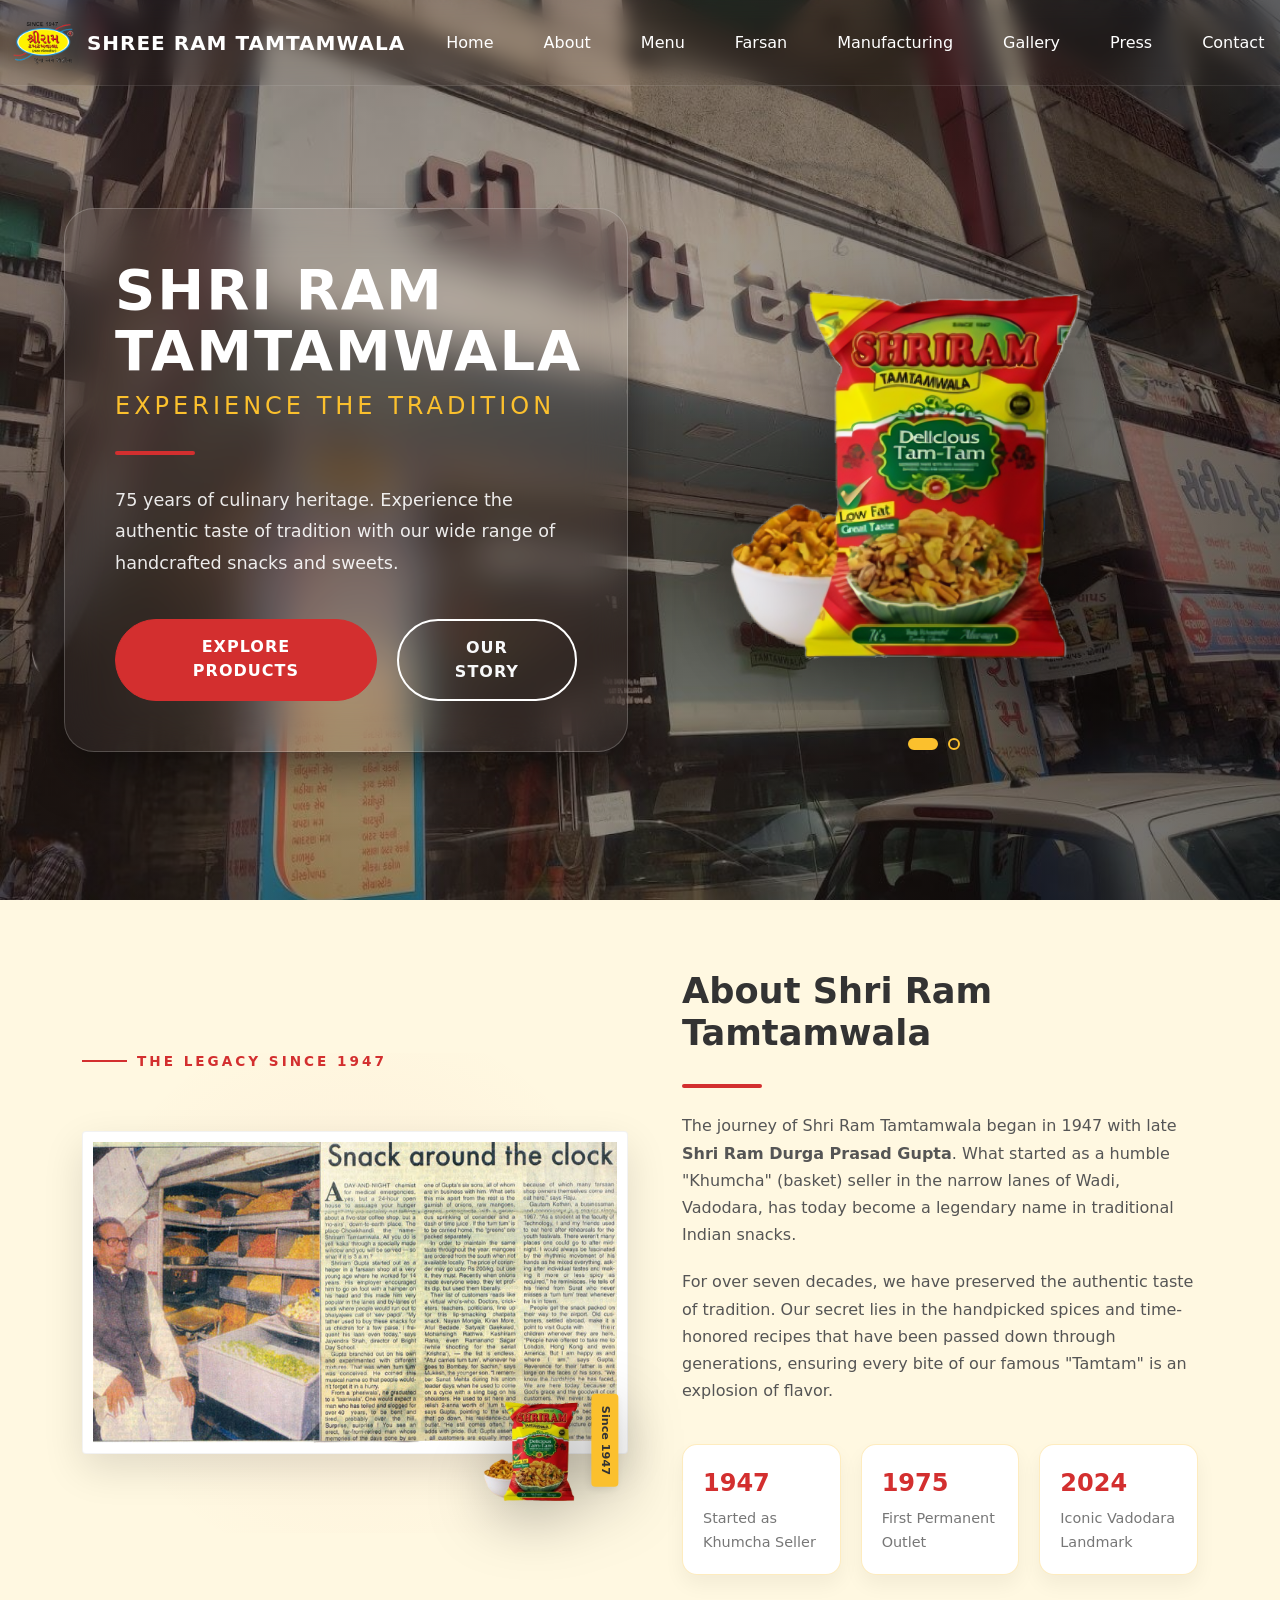
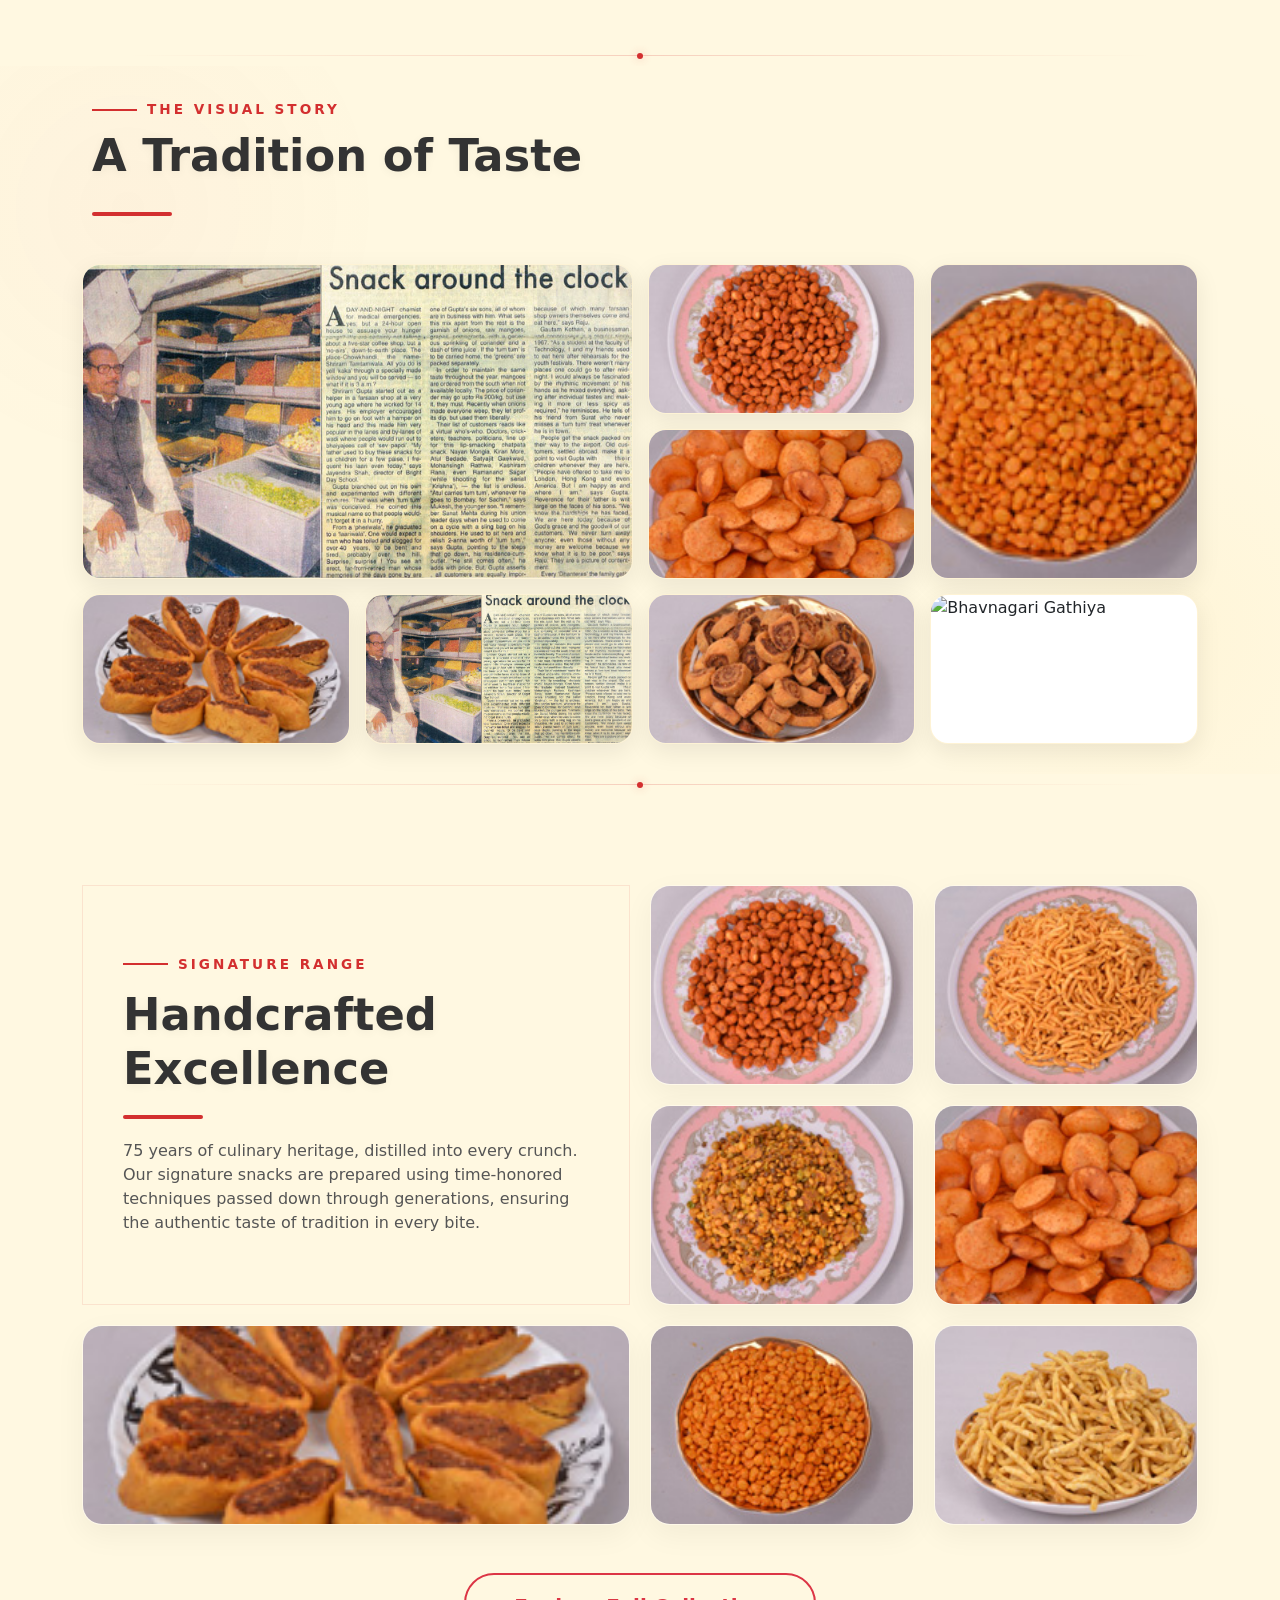
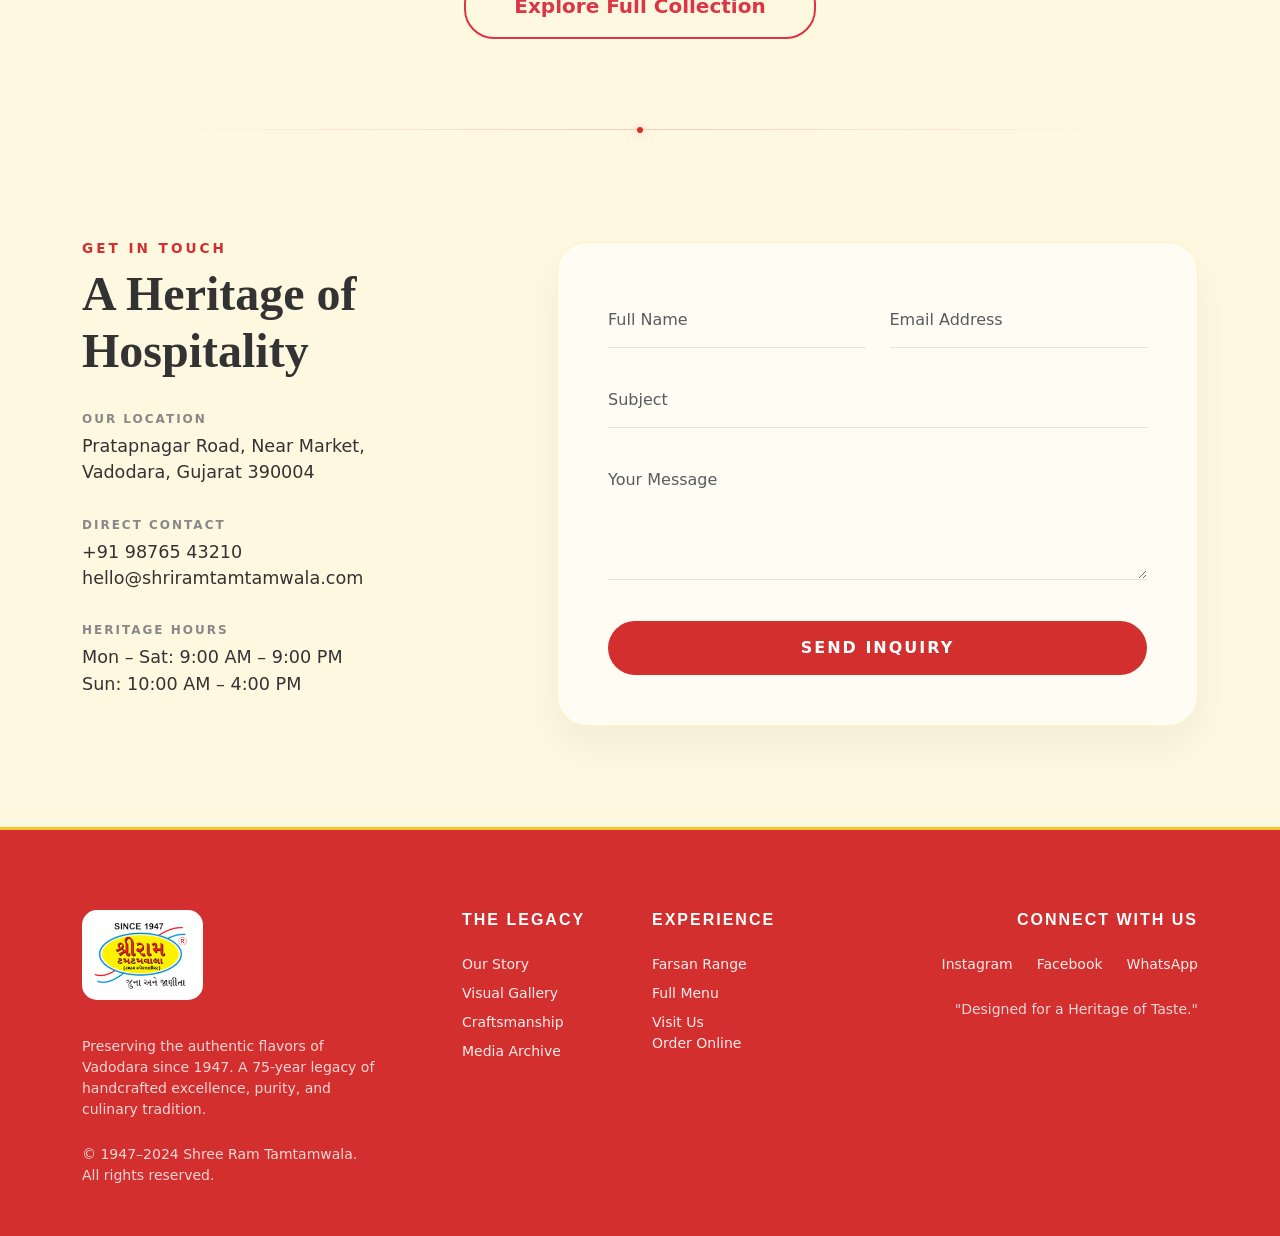
==== commit b2095db8: "feat: add multiple pages and implement comprehensive UI overhaul including responsive navigation and" ====
--- a/index.html
+++ b/index.html
@@ -15,7 +15,7 @@
 
   <body>
     <!--navbar-->
-    <nav class="navbar navbar-expand-lg navbar-custom fixed-top">
+    <nav class="navbar navbar-expand-lg navbar-light navbar-custom fixed-top">
       <div class="container-fluid">
         <a class="navbar-brand" href="#">
           <img src="./Images/logo.png" alt="Shree Ram Tamtamwala Logo" />
@@ -34,21 +34,14 @@
         </button>
         <div class="collapse navbar-collapse" id="navbarNav">
           <ul class="navbar-nav ms-auto">
-            <li class="nav-item">
-              <a class="nav-link" href="#">Home</a>
-            </li>
-            <li class="nav-item">
-              <a class="nav-link" href="#about">About</a>
-            </li>
-            <li class="nav-item">
-              <a class="nav-link" href="#gallery">Gallery</a>
-            </li>
-            <li class="nav-item">
-              <a class="nav-link" href="#farshan">Farshan</a>
-            </li>
-            <li class="nav-item">
-              <a class="nav-link" href="#contact">Contact</a>
-            </li>
+            <li class="nav-item"><a class="nav-link" href="index.html">Home</a></li>
+            <li class="nav-item"><a class="nav-link" href="about.html">About</a></li>
+            <li class="nav-item"><a class="nav-link" href="menu.html">Menu</a></li>
+            <li class="nav-item"><a class="nav-link" href="farsan.html">Farsan</a></li>
+            <li class="nav-item"><a class="nav-link" href="manufacturing.html">Manufacturing</a></li>
+            <li class="nav-item"><a class="nav-link" href="gallery.html">Gallery</a></li>
+            <li class="nav-item"><a class="nav-link" href="press.html">Press</a></li>
+            <li class="nav-item"><a class="nav-link" href="contact.html">Contact</a></li>
           </ul>
         </div>
       </div>
@@ -186,6 +179,12 @@
         </div>
       </div>
     </section>
+
+    <!-- Divider -->
+    <div class="section-divider-container">
+      <div class="section-divider"></div>
+    </div>
+
     <!-- Gallery Redesign -->
     <section class="gallery-section" id="gallery">
       <div class="container">
@@ -199,8 +198,8 @@
           <!-- Founder / Heritage (2x2) -->
           <div class="bento-item item-founder">
             <img
-              src="https://shriramtamtamwala.com/images/owner.png"
-              alt="Founder Shriram Gupta"
+              src="./Images/press.jpg"
+              alt="Founder Shri Ram Gupta"
               class="bento-img"
             />
             <div class="bento-overlay">
@@ -212,7 +211,7 @@
           <!-- Famous Tamtam (1x1) -->
           <div class="bento-item item-product">
             <img
-              src="https://shriramtamtamwala.com/farsan_big/photo.jpg"
+              src="./Images/photo.jpg"
               alt="Famous Tamtam"
               class="bento-img"
             />
@@ -225,7 +224,7 @@
           <!-- Storefront (1x3) -->
           <div class="bento-item item-location">
             <img
-              src="https://shriramtamtamwala.com/shop/photo%20(45).jpg"
+              src="./Images/photo (4).jpg"
               alt="Storefront"
               class="bento-img"
             />
@@ -238,7 +237,7 @@
           <!-- Shop Atmosphere (1x2) -->
           <div class="bento-item item-atmosphere">
             <img
-              src="https://shriramtamtamwala.com/shop/photo%20(3).jpg"
+              src="./Images/photo (3).jpg"
               alt="Shop Interior"
               class="bento-img"
             />
@@ -251,7 +250,7 @@
           <!-- Variety (1x1) -->
           <div class="bento-item item-variety">
             <img
-              src="https://shriramtamtamwala.com/farsan_big/photo%20(6).jpg"
+              src="./Images/photo (6).jpg"
               alt="Lasan Bhakharvadi"
               class="bento-img"
             />
@@ -264,7 +263,7 @@
           <!-- Press Recognition (1x1) -->
           <div class="bento-item item-press">
             <img
-              src="https://shriramtamtamwala.com/press_big/skfB0.jpg"
+              src="./Images/press.jpg"
               alt="Media Recognition"
               class="bento-img"
             />
@@ -277,7 +276,7 @@
           <!-- Additional Product: Lasan Sev (1x1) -->
           <div class="bento-item item-extra-1">
             <img
-              src="https://shriramtamtamwala.com/farsan_big/photo%20(7).jpg"
+              src="./Images/photo (7).jpg"
               alt="Lasan Sev"
               class="bento-img"
             />
@@ -302,6 +301,11 @@
         </div>
       </div>
     </section>
+
+    <!-- Divider -->
+    <div class="section-divider-container">
+      <div class="section-divider"></div>
+    </div>
 
     <!-- Integrated Farshan Bento Section -->
     <section class="product-section" id="farshan">
@@ -382,106 +386,110 @@
       </div>
     </section>
 
-    <!--Contact us-->
-    <div class="p-5 mb-4 bg-body-tertiary rounded-3" id="contact">
-      <section class="contact-form">
-        <div class="container">
-          <div class="row align-items-center">
-            <div class="col-md-6">
-              <img
-                src="./Images/tamtam-main.jpg"
-                alt="Image"
-                class="form-image"
-              />
-            </div>
-            <div class="col-md-6">
-              <h2>Contact Us</h2>
-              <p>Have a question or want to place an order? Reach out to us!</p>
+    <!-- Divider -->
+    <div class="section-divider-container">
+      <div class="section-divider"></div>
+    </div>
+
+    <!-- Heritage Contact Section -->
+    <section class="contact-section" id="contact">
+      <div class="container">
+        <div class="row align-items-center">
+          <!-- Info Column -->
+          <div class="col-lg-5">
+            <div class="heritage-info-block">
+              <h5 class="contact-pretitle">Get in Touch</h5>
+              <h2 class="contact-main-title">A Heritage of Hospitality</h2>
+              
+              <div class="info-item">
+                <span class="info-label">Our Location</span>
+                <p class="info-value">Pratapnagar Road, Near Market,<br>Vadodara, Gujarat 390004</p>
+              </div>
+
+              <div class="info-item">
+                <span class="info-label">Direct Contact</span>
+                <p class="info-value">+91 98765 43210<br>hello@shriramtamtamwala.com</p>
+              </div>
+
+              <div class="info-item">
+                <span class="info-label">Heritage Hours</span>
+                <p class="info-value">Mon – Sat: 9:00 AM – 9:00 PM<br>Sun: 10:00 AM – 4:00 PM</p>
+              </div>
+            </div>
+          </div>
+
+          <!-- Form Column -->
+          <div class="col-lg-7">
+            <div class="contact-glass-card">
               <form>
-                <div class="mb-3">
-                  <input
-                    type="text"
-                    class="form-control"
-                    placeholder="Your Name"
-                    required
-                  />
+                <div class="row">
+                  <div class="col-md-6">
+                    <input type="text" class="form-control luxury-input" placeholder="Full Name" required>
+                  </div>
+                  <div class="col-md-6">
+                    <input type="email" class="form-control luxury-input" placeholder="Email Address" required>
+                  </div>
                 </div>
-                <div class="mb-3">
-                  <input
-                    type="email"
-                    class="form-control"
-                    placeholder="Your Email"
-                    required
-                  />
-                </div>
-                <div class="mb-3">
-                  <textarea
-                    class="form-control"
-                    rows="5"
-                    placeholder="Your Message"
-                    required
-                  ></textarea>
-                </div>
-                <button type="submit" class="btn btn-primary">
-                  Send Message
-                </button>
+                <input type="text" class="form-control luxury-input" placeholder="Subject" required>
+                <textarea class="form-control luxury-input" rows="4" placeholder="Your Message" required></textarea>
+                <button type="submit" class="btn btn-luxury mt-3">Send Inquiry</button>
               </form>
             </div>
           </div>
         </div>
-      </section>
-    </div>
-    <!--footer-->
-    <div class="footer-custom">
-      <footer class="container py-5">
-        <div class="row">
-          <div class="col-12 col-md">
-            <div class="footer-logo mb-2">
-              <img src="./Images/logo.png" alt="Shree Ram Tamtamwala Logo" />
-            </div>
-            <small class="d-block mb-3 text-body-secondary"
-              >© 2017–2024 Shree Ram Tamtamwala</small
-            >
-          </div>
-          <div class="col-6 col-md">
-            <h5>Our Products</h5>
-            <ul class="list-unstyled text-small">
-              <li><a href="#">Traditional Snacks</a></li>
-              <li><a href="#">Sweets</a></li>
-              <li><a href="#">Namkeens</a></li>
-              <li><a href="#">Specialty Items</a></li>
+      </div>
+    </section>
+
+    <!-- Luxury Heritage Footer -->
+    <footer class="footer-custom">
+      <div class="container">
+        <div class="row gy-5">
+          <!-- Logo & Mission -->
+          <div class="col-lg-4 col-md-12 text-center text-lg-start">
+            <div class="footer-logo">
+              <img src="./Images/logo.png" alt="Shree Ram Tamtamwala Logo">
+            </div>
+            <p class="text-muted small pe-lg-5 mt-3">
+              Preserving the authentic flavors of Vadodara since 1947. A 75-year legacy of handcrafted excellence, purity, and culinary tradition.
+            </p>
+            <p class="text-muted small mt-4 mb-0">© 1947–2024 Shree Ram Tamtamwala.<br>All rights reserved.</p>
+          </div>
+          
+          <!-- Navigation -->
+          <div class="col-lg-2 col-6">
+            <h6 class="text-uppercase fw-bold ls-2">The Legacy</h6>
+            <ul class="list-unstyled small">
+              <li class="mb-2"><a href="about.html" class="text-decoration-none">Our Story</a></li>
+              <li class="mb-2"><a href="gallery.html" class="text-decoration-none">Visual Gallery</a></li>
+              <li class="mb-2"><a href="manufacturing.html" class="text-decoration-none">Craftsmanship</a></li>
+              <li class="mb-2"><a href="press.html" class="text-decoration-none">Media Archive</a></li>
             </ul>
           </div>
-          <div class="col-6 col-md">
-            <h5>Customer Service</h5>
-            <ul class="list-unstyled text-small">
-              <li><a href="#">Contact Us</a></li>
-              <li><a href="#">FAQs</a></li>
-              <li><a href="#">Shipping Information</a></li>
-              <li><a href="#">Return Policy</a></li>
+
+          <!-- Quick Links -->
+          <div class="col-lg-2 col-6">
+            <h6 class="text-uppercase fw-bold ls-2">Experience</h6>
+            <ul class="list-unstyled small">
+              <li class="mb-2"><a href="farsan.html" class="text-decoration-none">Farsan Range</a></li>
+              <li class="mb-2"><a href="menu.html" class="text-decoration-none">Full Menu</a></li>
+              <li class="nav-item"><a class="text-decoration-none" href="contact.html">Visit Us</a></li>
+              <li class="mb-2"><a href="#" class="text-decoration-none">Order Online</a></li>
             </ul>
           </div>
-          <div class="col-6 col-md">
-            <h5>About Us</h5>
-            <ul class="list-unstyled text-small">
-              <li><a href="#">Our Story</a></li>
-              <li><a href="#">Our Values</a></li>
-              <li><a href="#">Press</a></li>
-              <li><a href="#">Careers</a></li>
-            </ul>
-          </div>
-          <div class="col-6 col-md">
-            <h5>Follow Us</h5>
-            <ul class="list-unstyled text-small">
-              <li><a href="#">Facebook</a></li>
-              <li><a href="#">Instagram</a></li>
-              <li><a href="#">Twitter</a></li>
-              <li><a href="#">LinkedIn</a></li>
-            </ul>
-          </div>
-        </div>
-      </footer>
-    </div>
+
+          <!-- Socials -->
+          <div class="col-lg-4 col-md-12 text-center text-lg-end">
+            <h6 class="text-uppercase fw-bold ls-2">Connect With Us</h6>
+            <div class="d-flex justify-content-center justify-content-lg-end gap-4 mb-4 mt-3">
+              <a href="#" class="text-decoration-none small">Instagram</a>
+              <a href="#" class="text-decoration-none small">Facebook</a>
+              <a href="#" class="text-decoration-none small">WhatsApp</a>
+            </div>
+            <p class="text-muted small mb-0">"Designed for a Heritage of Taste."</p>
+          </div>
+        </div>
+      </div>
+    </footer>
     <script
       src="https://cdn.jsdelivr.net/npm/bootstrap@5.3.3/dist/js/bootstrap.bundle.min.js"
       integrity="sha384-YvpcrYf0tY3lHB60NNkmXc5s9fDVZLESaAA55NDzOxhy9GkcIdslK1eN7N6jIeHz"
--- a/styles.css
+++ b/styles.css
@@ -15,22 +15,24 @@
 
 /* Navbar Redesign */
 .navbar-custom {
-  background-color: rgba(255, 255, 255, 0.05);
+  background-color: transparent;
   backdrop-filter: blur(10px);
   -webkit-backdrop-filter: blur(10px);
   transition: all 0.4s cubic-bezier(0.4, 0, 0.2, 1);
   padding: 15px 0;
   border-bottom: 1px solid rgba(255, 255, 255, 0.1);
+  z-index: 1050; /* Ultimate priority */
 }
 
 .navbar-custom.scrolled {
-  background-color: #d32f2f; /* Exact Brand Red */
+  background-color: #d32f2f !important; /* Exact Brand Red - No transparency */
   margin: 10px 20px;
   padding: 8px 0;
   border-radius: 50px;
-  box-shadow: 0 10px 30px rgba(0, 0, 0, 0.2);
+  box-shadow: 0 10px 30px rgba(0, 0, 0, 0.3);
   border: 1px solid #fbc02d; /* Solid Gold accent */
   width: calc(100% - 40px);
+  backdrop-filter: none !important; /* Keep it solid and bold */
 }
 
 .navbar-custom .navbar-brand {
@@ -371,6 +373,7 @@
   transition: all 0.3s ease;
 }
 
+
 .carousel-indicators-custom button.active {
   background: #fbc02d;
   width: 30px;
@@ -633,6 +636,10 @@
   margin-bottom: 0;
 }
 
+.product-section {
+  padding-top: 30px;
+}
+
 /* Integrated Farshan Bento Grid */
 .farshan-bento {
   display: grid;
@@ -677,7 +684,7 @@
 .farshan-overlay {
   position: absolute;
   inset: 0;
-  background: linear-gradient(to top, rgba(0,0,0,0.8) 0%, transparent 60%);
+  background: linear-gradient(to top, rgba(0, 0, 0, 0.8) 0%, transparent 60%);
   display: flex;
   flex-direction: column;
   justify-content: flex-end;
@@ -690,7 +697,9 @@
   opacity: 1;
 }
 
-.farshan-item-wide { grid-column: span 2; }
+.farshan-item-wide {
+  grid-column: span 2;
+}
 
 @media (max-width: 991px) {
   .farshan-bento {
@@ -702,6 +711,149 @@
   }
 }
 
+/* Contact & Footer Overhaul */
+.contact-section {
+  padding: 100px 0;
+  background-color: #fff8e1;
+}
+
+.heritage-info-block {
+  padding-right: 50px;
+}
+
+.contact-pretitle {
+  color: #d32f2f;
+  text-transform: uppercase;
+  letter-spacing: 3px;
+  font-weight: 700;
+  font-size: 0.85rem;
+}
+
+.contact-main-title {
+  font-family: "Playfair Display", serif;
+  font-size: 3rem;
+  font-weight: 900;
+  color: #333;
+  margin-bottom: 30px;
+}
+
+.info-item {
+  margin-bottom: 30px;
+}
+
+.info-label {
+  font-weight: 700;
+  text-transform: uppercase;
+  font-size: 0.75rem;
+  letter-spacing: 2px;
+  color: #888;
+  display: block;
+  margin-bottom: 5px;
+}
+
+.info-value {
+  font-size: 1.1rem;
+  color: #333;
+  font-weight: 400;
+}
+
+.contact-glass-card {
+  background: rgba(255, 255, 255, 0.6);
+  backdrop-filter: blur(10px);
+  padding: 50px;
+  border-radius: 30px;
+  border: 1px solid rgba(251, 192, 45, 0.2);
+  box-shadow: 0 20px 40px rgba(0, 0, 0, 0.05);
+}
+
+.luxury-input {
+  background: transparent !important;
+  border: none !important;
+  border-bottom: 1px solid rgba(0, 0, 0, 0.1) !important;
+  border-radius: 0 !important;
+  padding: 15px 0 !important;
+  font-size: 1rem !important;
+  margin-bottom: 25px !important;
+  transition: all 0.3s ease !important;
+}
+
+.luxury-input:focus {
+  box-shadow: none !important;
+  border-bottom-color: #d32f2f !important;
+}
+
+.btn-luxury {
+  background: #d32f2f;
+  color: white;
+  padding: 15px 40px;
+  border-radius: 30px;
+  font-weight: 700;
+  text-transform: uppercase;
+  letter-spacing: 2px;
+  border: none;
+  transition: all 0.3s ease;
+  width: 100%;
+}
+
+.btn-luxury:hover {
+  background: #b71c1c;
+  transform: translateY(-3px);
+  box-shadow: 0 10px 20px rgba(211, 47, 47, 0.2);
+  color: white;
+}
+
+.footer-custom {
+  background-color: #d32f2f !important; /* Authentic Brand Red */
+  padding: 80px 0 50px 0;
+  border-top: 3px solid #fbc02d;
+  color: #fff;
+}
+
+.footer-logo img {
+  height: 90px;
+  filter: none;
+  margin-bottom: 20px;
+  transition: all 0.3s ease;
+  background-color: white; /* Adding a small white pill background if needed for the logo shape */
+  padding: 10px;
+  border-radius: 15px;
+}
+
+.footer-custom h6 {
+  color: #fff; /* White headings for better contrast on red */
+  font-family: "Outfit", sans-serif;
+  font-weight: 700;
+  letter-spacing: 2px;
+  margin-bottom: 25px;
+}
+
+.footer-custom .text-muted {
+  color: rgba(255, 255, 255, 0.8) !important;
+}
+
+.footer-custom a {
+  color: #fff !important;
+  opacity: 0.9;
+  transition: all 0.3s ease;
+}
+
+.footer-custom a:hover {
+  color: #fbc02d !important; /* Gold hover on red for a premium feel */
+  opacity: 1;
+  padding-left: 5px;
+}
+
+@media (max-width: 768px) {
+  .heritage-info-block {
+    padding-right: 0;
+    margin-bottom: 50px;
+    text-align: center;
+  }
+  .contact-main-title {
+    font-size: 2.5rem;
+  }
+}
+
 .card-body {
   padding: 20px;
 }
@@ -712,37 +864,6 @@
 
 a:hover {
   color: #1b5e20;
-}
-
-.contact-form {
-  background-color: #ffffff;
-  padding: 80px 0;
-  text-align: center;
-  color: #795548;
-  background-color: #fff8e1;
-}
-
-.form-control {
-  background-color: #ffffff;
-  color: #795548;
-  border-color: #fbc02d;
-}
-
-.form-control:focus {
-  background-color: #ffffff;
-  border-color: #ffa000;
-  color: #795548;
-}
-
-.btn-primary {
-  background-color: #fbc02d;
-  border-color: #fbc02d;
-  color: #795548;
-}
-
-.btn-primary:hover {
-  background-color: #ffd54f;
-  border-color: #ffd54f;
 }
 
 .form-image {
@@ -751,8 +872,42 @@
 }
 
 /* Gallery Section Redesign */
+/* Aesthetic Section Dividers */
+.section-divider-container {
+  padding: 10px 0;
+  background-color: #fff8e1;
+  display: flex;
+  justify-content: center;
+  align-items: center;
+}
+
+.section-divider {
+  width: 80%;
+  height: 1px;
+  background: linear-gradient(
+    to right,
+    transparent,
+    rgba(211, 47, 47, 0.2),
+    transparent
+  );
+  position: relative;
+}
+
+.section-divider::after {
+  content: "";
+  position: absolute;
+  top: 50%;
+  left: 50%;
+  transform: translate(-50%, -50%);
+  width: 6px;
+  height: 6px;
+  background-color: #d32f2f;
+  border-radius: 50%;
+  box-shadow: 0 0 10px rgba(211, 47, 47, 0.3);
+}
+
 .gallery-section {
-  padding: 35px 0 60px 0; /* Stripped top padding to eliminate empty space */
+  padding: 35px 0 30px 0; /* Tightened bottom padding */
   background-color: #fff8e1;
   background-image:
     radial-gradient(
@@ -959,3 +1114,311 @@
   border-radius: 8px;
   box-shadow: 0 0 10px rgba(0, 0, 0, 0.3);
 }
+/* Manufacturing Section */
+.manufacturing-section {
+  padding: 100px 0;
+  background-color: #fff;
+}
+
+.process-card {
+  border: none;
+  background: #fff8e1;
+  padding: 40px;
+  border-radius: 30px;
+  height: 100%;
+  transition: all 0.3s ease;
+  border: 1px solid rgba(251, 192, 45, 0.1);
+}
+
+.process-card:hover {
+  transform: translateY(-10px);
+  box-shadow: 0 20px 40px rgba(0, 0, 0, 0.05);
+}
+
+.process-number {
+  font-family: "Outfit", sans-serif;
+  font-size: 3rem;
+  font-weight: 800;
+  color: rgba(211, 47, 47, 0.1);
+  margin-bottom: 10px;
+  line-height: 1;
+}
+
+.process-title {
+  font-family: "Playfair Display", serif;
+  font-size: 1.5rem;
+  font-weight: 700;
+  color: #333;
+  margin-bottom: 15px;
+}
+
+/* Press Section */
+.press-section {
+  padding: 100px 0;
+  background-color: #fff8e1;
+}
+
+.press-grid {
+  display: grid;
+  grid-template-columns: repeat(3, 1fr);
+  gap: 30px;
+}
+
+.press-card {
+  background: #fff;
+  padding: 30px;
+  border-radius: 20px;
+  border: 1px solid rgba(0, 0, 0, 0.05);
+  transition: all 0.3s ease;
+}
+
+.press-card:hover {
+  border-color: #d32f2f;
+}
+
+.press-source {
+  text-transform: uppercase;
+  font-weight: 800;
+  font-size: 0.75rem;
+  color: #d32f2f;
+  letter-spacing: 2px;
+  margin-bottom: 10px;
+  display: block;
+}
+
+.press-quote {
+  font-family: "Playfair Display", serif;
+  font-style: italic;
+  font-size: 1.1rem;
+  color: #555;
+  margin-bottom: 15px;
+}
+
+/* Unified Page Hero System */
+.page-hero {
+  position: relative;
+  height: 45vh;
+  min-height: 400px;
+  background: url("./Images/bg.jpg") center/cover no-repeat;
+  display: flex;
+  align-items: center;
+  justify-content: center;
+  text-align: center;
+  color: #fff;
+  overflow: hidden;
+}
+
+.page-hero::before {
+  content: "";
+  position: absolute;
+  inset: 0;
+  background: linear-gradient(to bottom, rgba(0,0,0,0.6) 0%, rgba(0,0,0,0.4) 100%);
+  z-index: 1;
+}
+
+.page-hero-content {
+  position: relative;
+  z-index: 2;
+}
+
+.page-hero-title {
+  font-family: "Playfair Display", serif;
+  font-size: 4rem;
+  font-weight: 900;
+  margin-bottom: 10px;
+  text-shadow: 0 10px 30px rgba(0,0,0,0.3);
+}
+
+.page-hero-subtitle {
+  font-family: "Outfit", sans-serif;
+  font-size: 1.1rem;
+  letter-spacing: 4px;
+  text-transform: uppercase;
+  color: #fbc02d;
+  font-weight: 700;
+}
+
+/* --- FOUNDER CARD & TIMELINE COMPONENTS --- */
+.founder-card {
+  background: white;
+  padding: 20px;
+  border-radius: 20px;
+  box-shadow: 0 20px 40px rgba(0,0,0,0.05);
+  text-align: center;
+  transition: transform 0.3s ease;
+  border: 1px solid rgba(211, 47, 47, 0.05);
+  margin-bottom: 30px;
+}
+
+.founder-card:hover {
+  transform: translateY(-10px);
+}
+
+.founder-image-wrapper {
+  position: relative;
+  border-radius: 15px;
+  overflow: hidden;
+  margin-bottom: 20px;
+}
+
+.founder-img {
+  width: 100%;
+  height: auto; /* Allow natural height to prevent vertical stretching */
+  max-height: 500px;
+  object-fit: contain; /* Show the full original photo without cropping */
+  background-color: #f8f9fa; /* Elegant backdrop for transparent/smaller images */
+  image-rendering: -webkit-optimize-contrast; /* Force sharpness */
+  image-rendering: crisp-edges;
+  transition: all 0.5s ease;
+}
+
+.founder-badge {
+  position: absolute;
+  top: 20px;
+  right: 20px;
+  background: #fbc02d;
+  color: #1a1a1a;
+  padding: 5px 15px;
+  border-radius: 30px;
+  font-family: 'Outfit', sans-serif;
+  font-weight: 700;
+  font-size: 0.8rem;
+  text-transform: uppercase;
+  z-index: 5;
+}
+
+.founder-info h3 {
+  font-family: 'Playfair Display', serif;
+  color: #d32f2f;
+  margin-bottom: 5px;
+  font-size: 1.8rem;
+}
+
+.founder-years {
+  color: #666;
+  font-weight: 500;
+  letter-spacing: 1px;
+}
+
+.tamtam-story-section {
+  padding: 100px 0;
+  background-color: #fff8e1;
+  text-align: center;
+}
+
+.tamtam-story-section .about-pretitle {
+  display: block;
+  margin-bottom: 15px;
+}
+
+.tamtam-story-section .about-description {
+  max-width: 800px;
+  margin: 0 auto;
+  font-size: 1.1rem;
+  line-height: 1.8;
+  color: #444;
+}
+
+.tamtam-story-section .about-pretitle::before,
+.tamtam-story-section .section-title::before {
+  display: none !important; /* Kill all left-aligned ghost lines */
+}
+
+.tamtam-story-section .about-pretitle {
+  padding-left: 0 !important; /* Remove the nudge to the right */
+}
+
+.tamtam-story-section .hero-divider {
+  width: 60px;
+  height: 3px;
+  background: #d32f2f;
+  margin: 20px auto 30px auto; /* Force perfect center */
+}
+
+/* Vertical Timeline */
+.heritage-timeline {
+  position: relative;
+  max-width: 900px;
+  margin: 0 auto;
+  padding: 60px 0;
+}
+
+.heritage-timeline::before {
+  content: '';
+  position: absolute;
+  top: 0;
+  bottom: 0;
+  left: 50%;
+  width: 2px;
+  background: rgba(211, 47, 47, 0.2);
+  transform: translateX(-50%);
+}
+
+.timeline-item {
+  position: relative;
+  margin-bottom: 80px;
+  width: 50%;
+  padding-right: 50px;
+}
+
+.timeline-item:nth-child(even) {
+  margin-left: 50%;
+  padding-right: 0;
+  padding-left: 50px;
+}
+
+.timeline-dot {
+  position: absolute;
+  top: 5px;
+  right: -11px;
+  width: 22px;
+  height: 22px;
+  background: #d32f2f;
+  border-radius: 50%;
+  border: 4px solid #fff;
+  box-shadow: 0 0 0 4px rgba(211, 47, 47, 0.1);
+  z-index: 2;
+}
+
+.timeline-item:nth-child(even) .timeline-dot {
+  left: -11px;
+}
+
+.timeline-year {
+  display: block;
+  font-family: 'Outfit', sans-serif;
+  font-weight: 800;
+  font-size: 2.2rem;
+  color: #fbc02d;
+  margin-bottom: 15px;
+  line-height: 1;
+}
+
+.timeline-content h4 {
+  font-family: 'Playfair Display', serif;
+  color: #1a1a1a;
+  margin-bottom: 12px;
+  font-size: 1.6rem;
+}
+
+.timeline-content p {
+  color: #666;
+  font-size: 1.05rem;
+  line-height: 1.7;
+}
+
+/* Timeline Responsive */
+@media (max-width: 768px) {
+  .heritage-timeline::before {
+    left: 20px;
+  }
+  .timeline-item {
+    width: 100%;
+    padding-left: 50px;
+    padding-right: 0;
+    margin-left: 0 !important;
+  }
+  .timeline-dot {
+    left: 9px !important;
+  }
+}
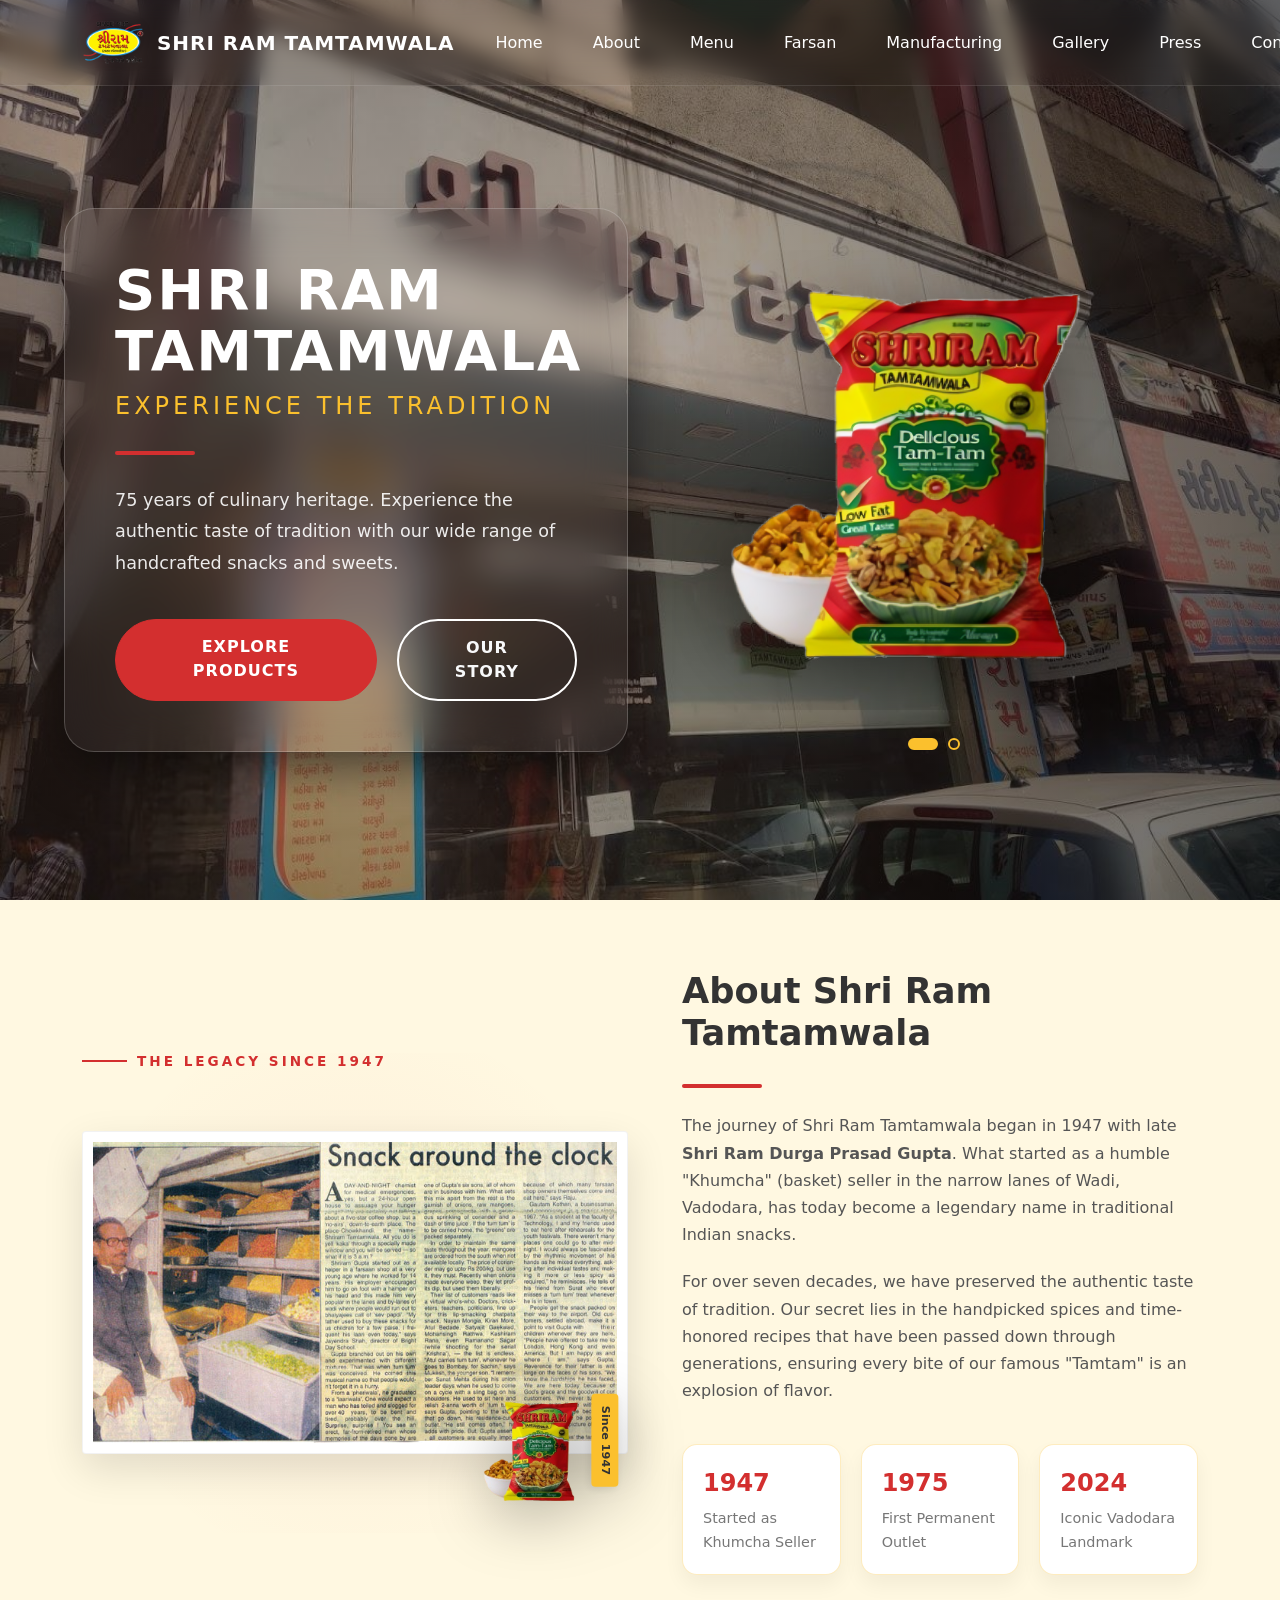
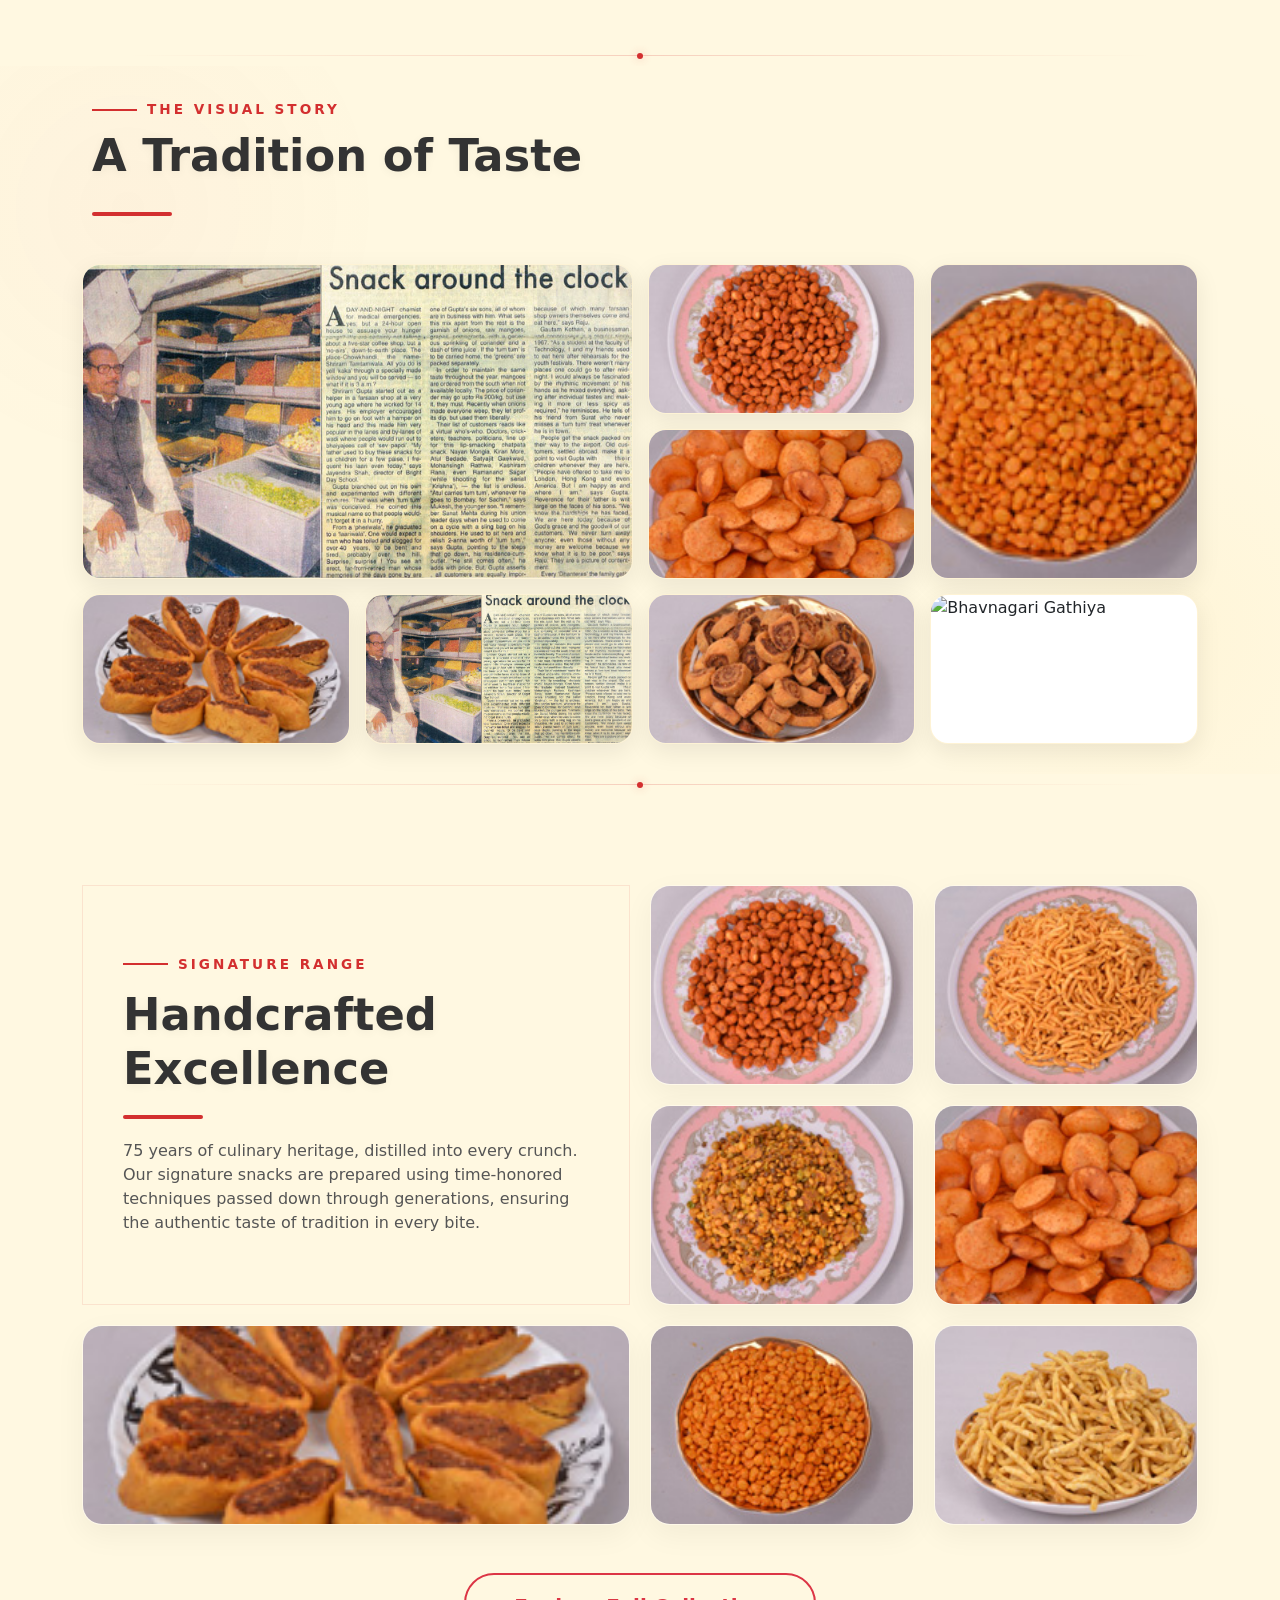
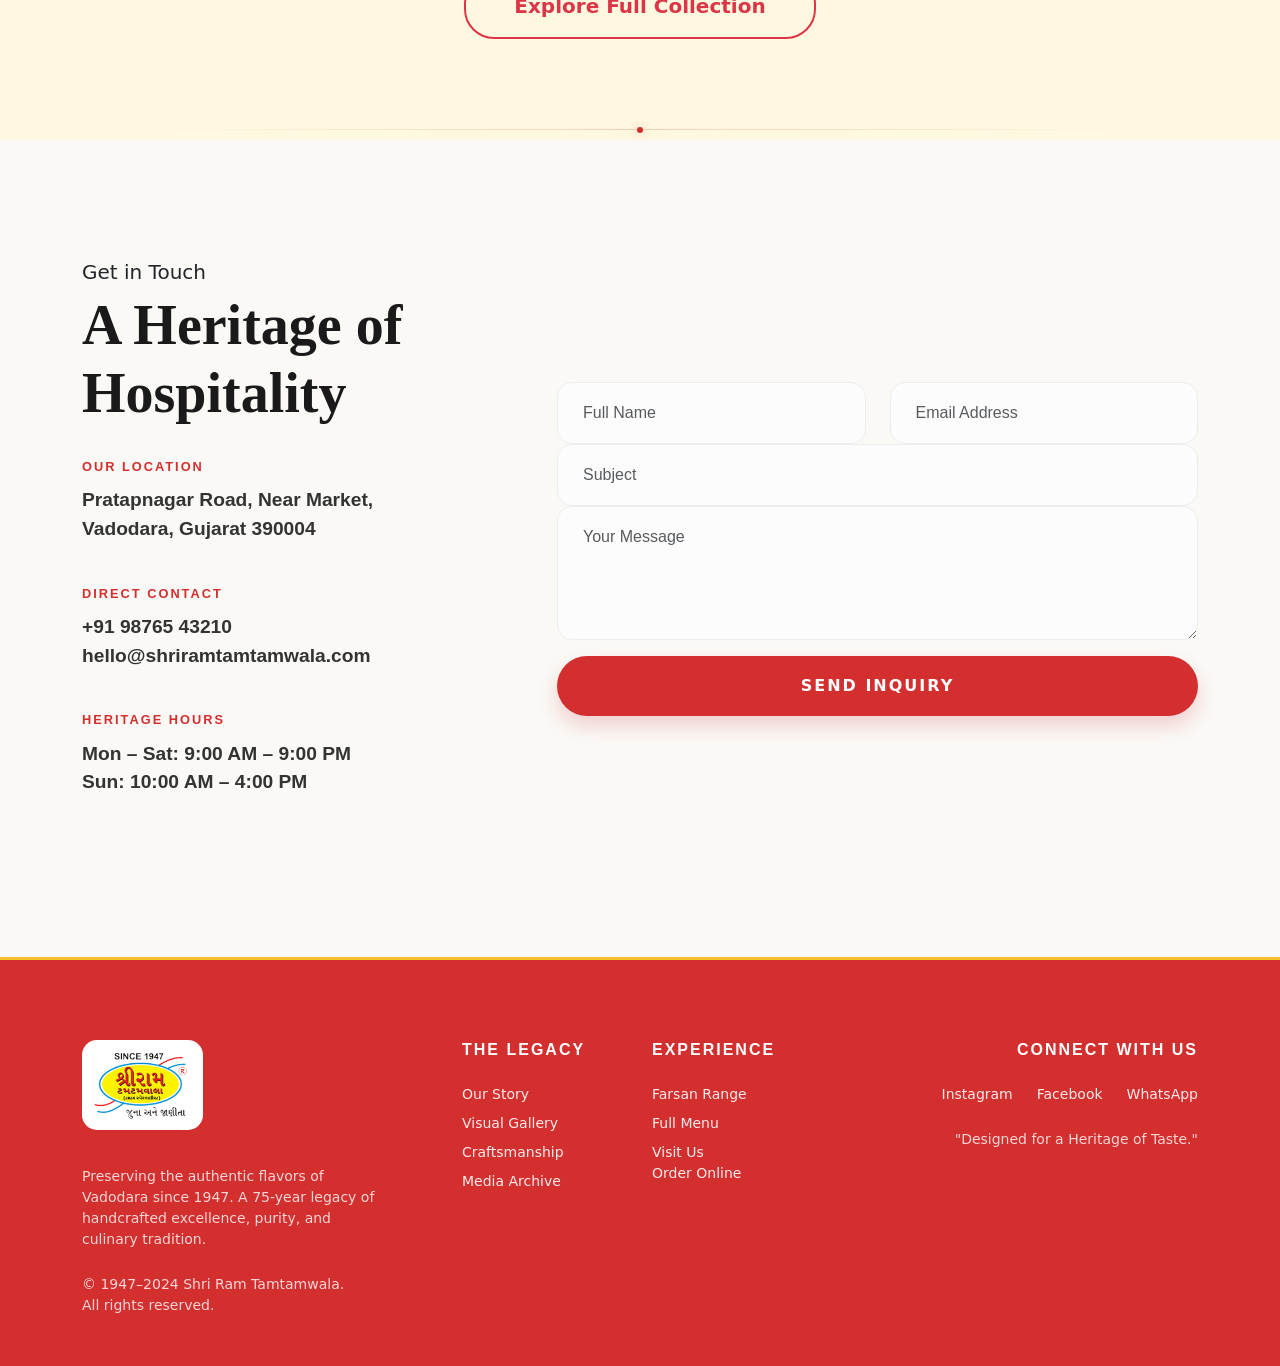
==== commit a10f85bc: "refactor: standardize brand name to Shri Ram Tamtamwala and update navbar styling across all pages" ====
--- a/index.html
+++ b/index.html
@@ -16,10 +16,10 @@
   <body>
     <!--navbar-->
     <nav class="navbar navbar-expand-lg navbar-light navbar-custom fixed-top">
-      <div class="container-fluid">
-        <a class="navbar-brand" href="#">
-          <img src="./Images/logo.png" alt="Shree Ram Tamtamwala Logo" />
-          Shree Ram Tamtamwala
+      <div class="container">
+        <a class="navbar-brand" href="index.html">
+          <img src="./Images/logo.png" alt="Shri Ram Tamtamwala Logo" />
+          Shri Ram Tamtamwala
         </a>
         <button
           class="navbar-toggler"
@@ -447,12 +447,12 @@
           <!-- Logo & Mission -->
           <div class="col-lg-4 col-md-12 text-center text-lg-start">
             <div class="footer-logo">
-              <img src="./Images/logo.png" alt="Shree Ram Tamtamwala Logo">
+              <img src="./Images/logo.png" alt="Shri Ram Tamtamwala Logo">
             </div>
             <p class="text-muted small pe-lg-5 mt-3">
               Preserving the authentic flavors of Vadodara since 1947. A 75-year legacy of handcrafted excellence, purity, and culinary tradition.
             </p>
-            <p class="text-muted small mt-4 mb-0">© 1947–2024 Shree Ram Tamtamwala.<br>All rights reserved.</p>
+            <p class="text-muted small mt-4 mb-0">© 1947–2024 Shri Ram Tamtamwala.<br>All rights reserved.</p>
           </div>
           
           <!-- Navigation -->
--- a/styles.css
+++ b/styles.css
@@ -225,6 +225,17 @@
   transform: translateY(-50%);
 }
 
+/* Flip the line to the right for right-aligned headers */
+.text-lg-end .about-pretitle {
+  padding-left: 0;
+  padding-right: 55px;
+}
+
+.text-lg-end .about-pretitle::before {
+  left: auto;
+  right: 0;
+}
+
 @media (max-width: 991px) {
   .about-pretitle {
     display: block;
@@ -713,86 +724,96 @@
 
 /* Contact & Footer Overhaul */
 .contact-section {
-  padding: 100px 0;
-  background-color: #fff8e1;
-}
-
-.heritage-info-block {
-  padding-right: 50px;
-}
-
-.contact-pretitle {
-  color: #d32f2f;
-  text-transform: uppercase;
-  letter-spacing: 3px;
-  font-weight: 700;
-  font-size: 0.85rem;
+  padding: 120px 0;
+  background-color: #faf9f6;
+}
+
+.contact-card-premium {
+  background: white;
+  border-radius: 30px;
+  box-shadow: 0 40px 100px rgba(0,0,0,0.06);
+  border: 1px solid rgba(0,0,0,0.03);
+  overflow: hidden;
+  transition: all 0.6s cubic-bezier(0.4, 0, 0.2, 1);
+}
+
+.info-strip {
+  background: #faf9f6;
+  padding: 60px 50px;
+  height: 100%;
+  border-right: 1px solid rgba(0,0,0,0.05);
 }
 
 .contact-main-title {
   font-family: "Playfair Display", serif;
-  font-size: 3rem;
+  font-size: 3.5rem;
   font-weight: 900;
-  color: #333;
+  color: #1a1a1a;
   margin-bottom: 30px;
 }
 
 .info-item {
-  margin-bottom: 30px;
+  margin-bottom: 40px;
 }
 
 .info-label {
+  font-family: 'Outfit', sans-serif;
   font-weight: 700;
   text-transform: uppercase;
-  font-size: 0.75rem;
+  font-size: 0.8rem;
   letter-spacing: 2px;
-  color: #888;
+  color: #d32f2f;
   display: block;
-  margin-bottom: 5px;
+  margin-bottom: 10px;
 }
 
 .info-value {
-  font-size: 1.1rem;
+  font-size: 1.2rem;
   color: #333;
-  font-weight: 400;
-}
-
-.contact-glass-card {
-  background: rgba(255, 255, 255, 0.6);
-  backdrop-filter: blur(10px);
-  padding: 50px;
-  border-radius: 30px;
-  border: 1px solid rgba(251, 192, 45, 0.2);
-  box-shadow: 0 20px 40px rgba(0, 0, 0, 0.05);
+  font-weight: 600;
+  font-family: 'Outfit', sans-serif;
+}
+
+.info-subtext {
+  color: #777;
+  font-size: 0.95rem;
+  margin-top: 5px;
+}
+
+
+.luxury-form-group {
+  margin-bottom: 30px;
 }
 
 .luxury-input {
-  background: transparent !important;
-  border: none !important;
-  border-bottom: 1px solid rgba(0, 0, 0, 0.1) !important;
-  border-radius: 0 !important;
-  padding: 15px 0 !important;
+  background: #fcfcfc !important;
+  border: 1px solid #eee !important;
+  padding: 18px 25px !important;
+  border-radius: 15px !important;
+  font-family: 'Outfit', sans-serif;
   font-size: 1rem !important;
-  margin-bottom: 25px !important;
   transition: all 0.3s ease !important;
 }
 
 .luxury-input:focus {
-  box-shadow: none !important;
-  border-bottom-color: #d32f2f !important;
+  border-color: #d32f2f !important;
+  background: white !important;
+  box-shadow: 0 10px 20px rgba(211, 47, 47, 0.05) !important;
+  outline: none !important;
 }
 
 .btn-luxury {
   background: #d32f2f;
   color: white;
-  padding: 15px 40px;
-  border-radius: 30px;
+  padding: 18px 45px;
+  border-radius: 50px;
   font-weight: 700;
   text-transform: uppercase;
   letter-spacing: 2px;
   border: none;
-  transition: all 0.3s ease;
+  transition: all 0.4s cubic-bezier(0.4, 0, 0.2, 1);
   width: 100%;
+  box-shadow: 0 10px 20px rgba(211, 47, 47, 0.2);
 }
 
 .btn-luxury:hover {
@@ -1422,3 +1443,439 @@
     left: 9px !important;
   }
 }
+
+/* --- MENU PAGE GRID SYSTEM RESTORE --- */
+.menu-section .row {
+  display: flex !important;
+  flex-wrap: wrap !important;
+  margin-right: -15px !important;
+  margin-left: -15px !important;
+}
+
+.menu-item {
+  position: relative !important;
+  width: 100% !important;
+  padding-right: 15px !important;
+  padding-left: 15px !important;
+  margin-bottom: 30px !important;
+  display: block !important; /* Ensure it's visible unless filtered */
+}
+
+/* Desktop: 4 Columns */
+@media (min-width: 992px) {
+  .menu-item {
+    flex: 0 0 25% !important;
+    max-width: 25% !important;
+  }
+}
+
+/* Tablet: 2 Columns */
+@media (min-width: 768px) and (max-width: 991px) {
+  .menu-item {
+    flex: 0 0 50% !important;
+    max-width: 50% !important;
+  }
+}
+
+/* Mobile: 1 Column (Default) */
+
+.product-badge {
+  position: absolute;
+  top: 15px;
+  left: 15px;
+  background: #d32f2f; /* Heritage Red */
+  color: #fbc02d; /* Authentic Gold */
+  padding: 6px 16px;
+  border-radius: 50px;
+  font-size: 0.75rem;
+  font-weight: 800;
+  text-transform: uppercase;
+  letter-spacing: 1.5px;
+  z-index: 10;
+  box-shadow: 0 5px 15px rgba(211, 47, 47, 0.4);
+  border: 1px solid rgba(251, 192, 45, 0.2);
+  font-family: 'Outfit', sans-serif;
+  pointer-events: none;
+}
+
+.product-card {
+  position: relative; /* Anchor for badges */
+  width: 100% !important; /* Card fills the column */
+  background: white;
+  border-radius: 20px;
+  border: 1px solid rgba(0,0,0,0.05);
+  overflow: hidden;
+  height: 100%;
+  display: flex;
+  flex-direction: column;
+  transition: all 0.4s cubic-bezier(0.4, 0, 0.2, 1);
+  box-shadow: 0 10px 30px rgba(0,0,0,0.05);
+}
+
+.product-image-wrapper {
+  position: relative;
+  height: 250px; /* Fixed height to stop stretching */
+  width: 100%;
+  overflow: hidden;
+  background: #f8f9fa;
+}
+
+.product-img {
+  width: 100%;
+  height: 100%;
+  object-fit: cover; /* Crop to fill the square perfectly */
+  transition: transform 0.6s ease;
+}
+
+.product-card:hover .product-img {
+  transform: scale(1.1);
+}
+
+.product-content {
+  padding: 20px;
+  flex-grow: 1;
+  display: flex;
+  flex-direction: column;
+}
+
+.product-category {
+  display: block;
+  font-size: 0.8rem;
+  text-transform: uppercase;
+  color: #d32f2f;
+  font-weight: 700;
+  letter-spacing: 1px;
+  margin-bottom: 8px;
+}
+
+.product-title {
+  font-family: 'Playfair Display', serif;
+  font-size: 1.4rem;
+  font-weight: 800;
+  color: #1a1a1a;
+  margin-bottom: 10px;
+}
+
+.product-desc {
+  font-size: 0.95rem;
+  color: #666;
+  line-height: 1.6;
+  margin-bottom: 20px;
+  height: 3em;
+  overflow: hidden;
+  display: -webkit-box;
+  -webkit-line-clamp: 2;
+  line-clamp: 2;
+  -webkit-box-orient: vertical;
+}
+
+.product-meta {
+  display: flex;
+  justify-content: space-between;
+  align-items: center;
+  border-top: 1px solid rgba(0,0,0,0.05);
+  padding-top: 18px;
+}
+
+.weight {
+  font-size: 0.85rem;
+  color: #888;
+  font-weight: 600;
+}
+
+.price {
+  font-weight: 800;
+  color: #1a1a1a;
+  font-size: 1.2rem;
+}
+
+/* Category Filters */
+.menu-filter-wrapper {
+  position: sticky;
+  top: 80px;
+  z-index: 100;
+  background: rgba(255, 255, 255, 0.95);
+  backdrop-filter: blur(10px);
+  padding: 20px 0;
+  border-bottom: 1px solid rgba(211, 47, 47, 0.1);
+  margin-bottom: 50px !important;
+}
+
+.btn-filter {
+  background: white;
+  color: #1a1a1a;
+  border: 1px solid rgba(0,0,0,0.1);
+  padding: 12px 28px;
+  border-radius: 50px;
+  font-family: 'Outfit', sans-serif;
+  font-weight: 600;
+  font-size: 0.95rem;
+  transition: all 0.3s ease;
+  margin: 5px;
+}
+
+.btn-filter:hover {
+  background: #f8f9fa;
+  border-color: #d32f2f;
+  color: #d32f2f;
+}
+
+.btn-filter.active {
+  background: #d32f2f;
+  color: white;
+  border-color: #d32f2f;
+  box-shadow: 0 10px 20px rgba(211, 47, 47, 0.2);
+}
+
+.menu-item {
+  transition: all 0.5s cubic-bezier(0.4, 0, 0.2, 1);
+}
+
+.menu-item.hidden {
+  display: none;
+  opacity: 0;
+  transform: scale(0.9);
+}
+
+.weight {
+  font-size: 0.85rem;
+  color: #888;
+  font-weight: 600;
+}
+
+.price {
+  font-weight: 800;
+  color: #1a1a1a;
+  font-size: 1.2rem;
+}
+
+/* Manufacturing & Packaging Page Styles */
+.manufacturing-card {
+  background: white;
+  padding: 10px;
+  border-radius: 12px;
+  box-shadow: 0 15px 40px rgba(0,0,0,0.03);
+  transition: all 0.4s ease;
+  border: 1px solid rgba(0,0,0,0.05);
+  aspect-ratio: 2 / 3;
+  display: flex;
+  align-items: center;
+  justify-content: center;
+  overflow: hidden;
+}
+
+.manufacturing-card img {
+  width: 100%;
+  height: 100%;
+  object-fit: cover;
+  border-radius: 4px;
+}
+
+.manufacturing-card:hover {
+  transform: translateY(-8px);
+}
+
+.packaging-showcase {
+  background: white;
+  padding: 10px;
+  border-radius: 12px;
+  box-shadow: 0 15px 40px rgba(0,0,0,0.03);
+  transition: all 0.4s ease;
+  border: 1px solid rgba(0,0,0,0.05);
+  aspect-ratio: 2 / 3; /* Matches machine cards */
+  display: flex;
+  align-items: center;
+  justify-content: center;
+}
+
+.packaging-showcase img {
+  width: 100%;
+  height: 100%;
+  object-fit: contain; /* Ensures packets don't crop */
+}
+
+.packaging-showcase.landscape {
+  aspect-ratio: 16 / 10; /* Wider for blueprints */
+}
+
+.blueprint-card {
+  transition: all 0.5s ease;
+}
+
+.blueprint-card:hover img {
+  box-shadow: 0 30px 60px rgba(0,0,0,0.15) !important;
+}
+
+/* 5 Column Grid for Desktop Machinery Section */
+@media (min-width: 992px) {
+  .col-lg-2-4 {
+    flex: 0 0 auto;
+    width: 20%;
+  }
+}
+
+/* Premium Decorative Elements */
+.bg-number {
+  position: absolute;
+  font-size: 25rem;
+  font-weight: 900;
+  color: rgba(0, 0, 0, 0.03);
+  line-height: 1;
+  top: -50px;
+  left: -50px;
+  z-index: 0;
+  font-family: 'Outfit', sans-serif;
+  pointer-events: none;
+  user-select: none;
+}
+
+.bg-number.right {
+  left: auto;
+  right: -50px;
+}
+
+/* Reveal Animation */
+.reveal {
+  opacity: 0;
+  transform: translateY(30px);
+  transition: all 0.8s cubic-bezier(0.4, 0, 0.2, 1);
+}
+
+.reveal.active {
+  opacity: 1;
+  transform: translateY(0);
+}
+
+/* Section Dividers */
+.hero-divider.ms-0 {
+  margin-left: 0 !important;
+}
+
+.hero-divider.me-lg-0 {
+  margin-right: 0 !important;
+}
+
+/* --- PRESS & MEDIA BUZZ DYNAMIC STYLES --- */
+.news-card-premium {
+  background: white !important;
+  border-radius: 15px;
+  border: 1px solid rgba(0,0,0,0.1) !important;
+  overflow: hidden;
+  height: 100%;
+  display: flex;
+  flex-direction: column;
+  position: relative;
+  transition: all 0.4s cubic-bezier(0.4, 0, 0.2, 1);
+  box-shadow: 0 10px 30px rgba(0,0,0,0.05);
+}
+
+.news-card-premium:hover {
+  transform: translateY(-10px);
+  box-shadow: 0 20px 50px rgba(211, 47, 47, 0.1);
+  border-color: rgba(211, 47, 47, 0.3) !important;
+}
+
+.news-image-wrapper {
+  height: 220px;
+  width: 100%;
+  overflow: hidden;
+}
+
+.news-img {
+  width: 100%;
+  height: 100%;
+  object-fit: cover;
+  transition: transform 0.6s ease;
+}
+
+.news-card-premium:hover .news-img {
+  transform: scale(1.1);
+}
+
+.news-card-content {
+  padding: 25px;
+  flex-grow: 1;
+  display: flex;
+  flex-direction: column;
+}
+
+.news-badge-latest {
+  position: absolute;
+  top: 15px;
+  right: 15px;
+  background: #d32f2f !important;
+  color: white !important;
+  padding: 6px 16px !important;
+  border-radius: 50px !important;
+  font-size: 0.7rem !important;
+  font-weight: 800 !important;
+  text-transform: uppercase;
+  letter-spacing: 1px;
+  z-index: 5;
+  box-shadow: 0 5px 15px rgba(211, 47, 47, 0.4);
+  animation: pulse-red 2s infinite;
+}
+
+@keyframes pulse-red {
+  0% { transform: scale(1); box-shadow: 0 5px 15px rgba(211, 47, 47, 0.4); }
+  50% { transform: scale(1.05); box-shadow: 0 5px 25px rgba(211, 47, 47, 0.6); }
+  100% { transform: scale(1); box-shadow: 0 5px 15px rgba(211, 47, 47, 0.4); }
+}
+
+.news-meta {
+  display: flex;
+  justify-content: space-between;
+  margin-bottom: 15px;
+  font-size: 0.75rem;
+  font-weight: 700;
+  text-transform: uppercase;
+  letter-spacing: 1px;
+}
+
+.news-source { color: #d32f2f; }
+.news-date { color: #999; }
+
+.news-title {
+  font-family: 'Playfair Display', serif;
+  font-size: 1.3rem;
+  font-weight: 800;
+  line-height: 1.3;
+  margin-bottom: 15px;
+  color: #1a1a1a;
+}
+
+.news-excerpt {
+  color: #666;
+  font-size: 0.9rem;
+  line-height: 1.6;
+  margin-bottom: 20px;
+}
+
+.news-link {
+  margin-top: auto;
+  color: #d32f2f;
+  text-decoration: none;
+  font-weight: 700;
+  font-size: 0.85rem;
+  text-transform: uppercase;
+  letter-spacing: 1px;
+}
+
+/* Header Cleanup */
+.about-pretitle.no-line::before {
+  display: none !important;
+}
+.about-pretitle.no-line {
+  padding-left: 0 !important;
+}
+
+@media (max-width: 991px) {
+  .info-strip {
+    border-right: none;
+    border-bottom: 1px solid rgba(0,0,0,0.05);
+    padding: 50px 30px;
+  }
+  .contact-main-title {
+    font-size: 2.5rem;
+  }
+}
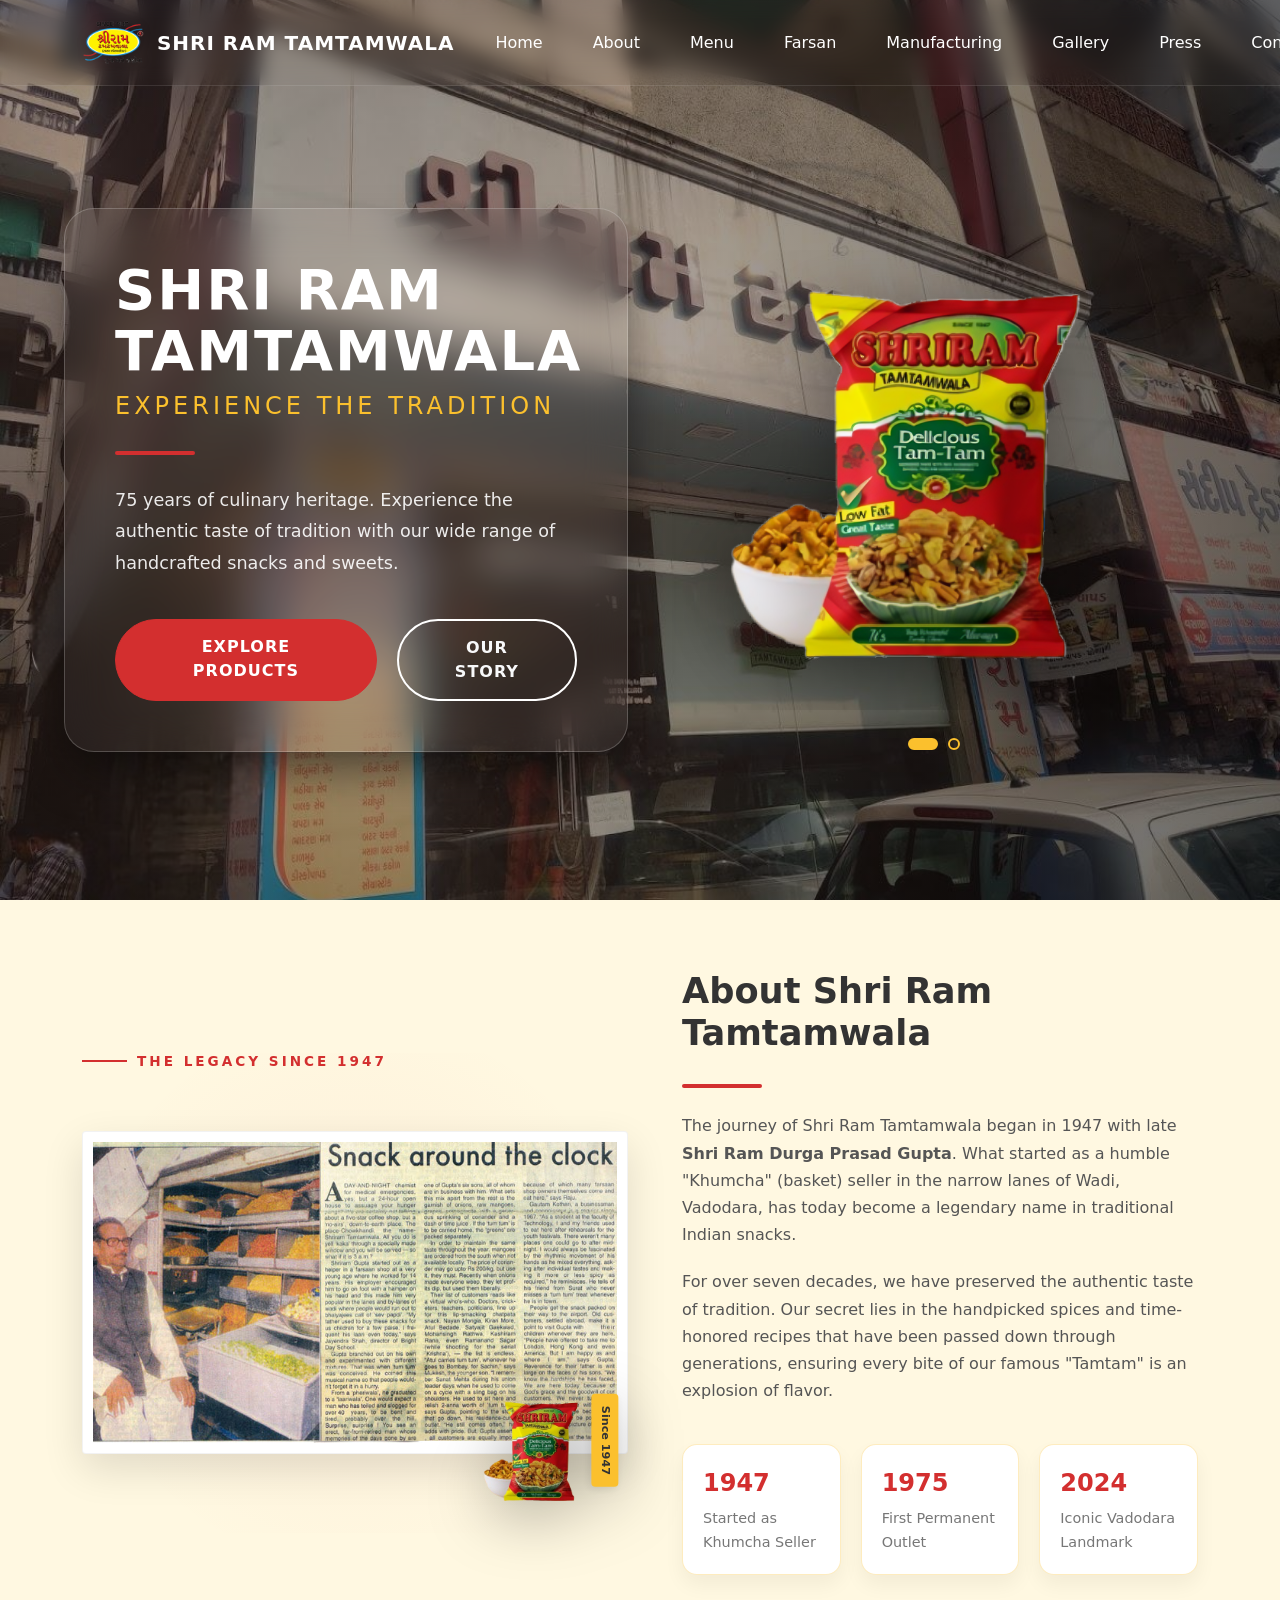
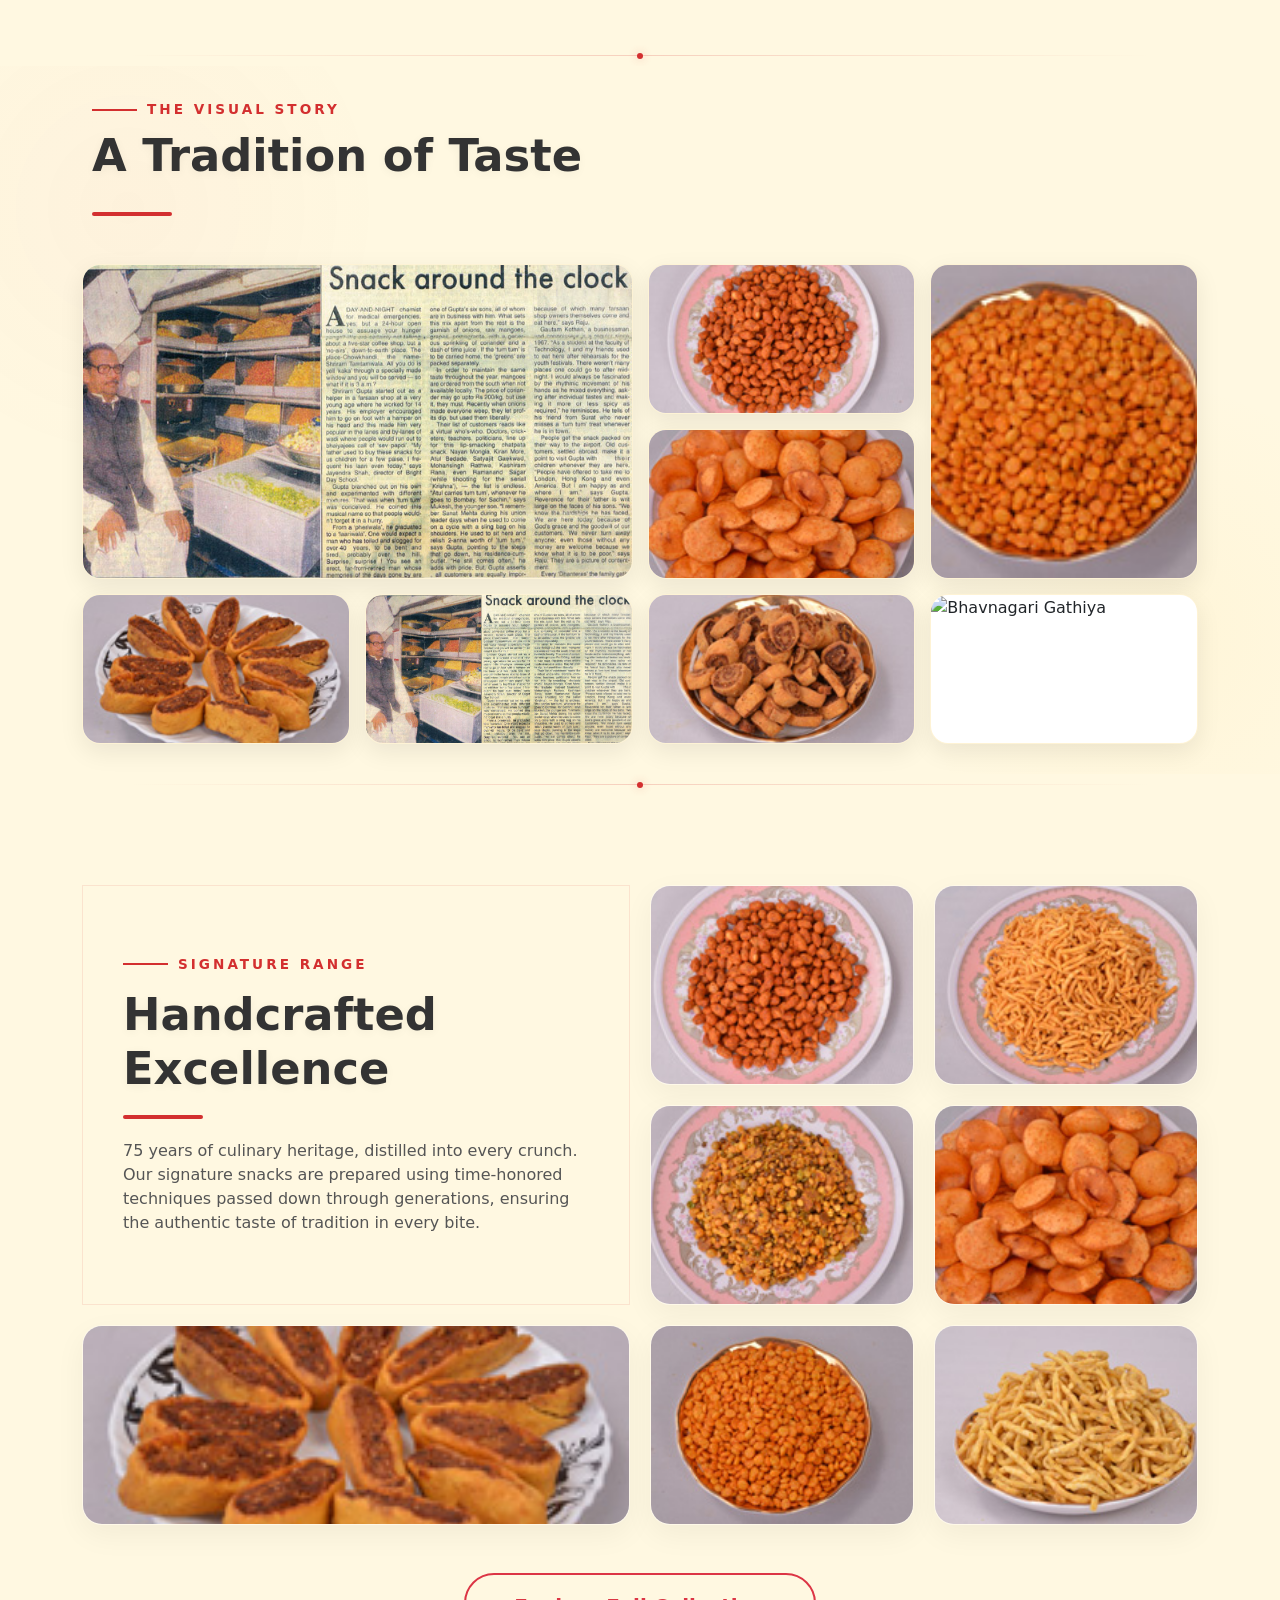
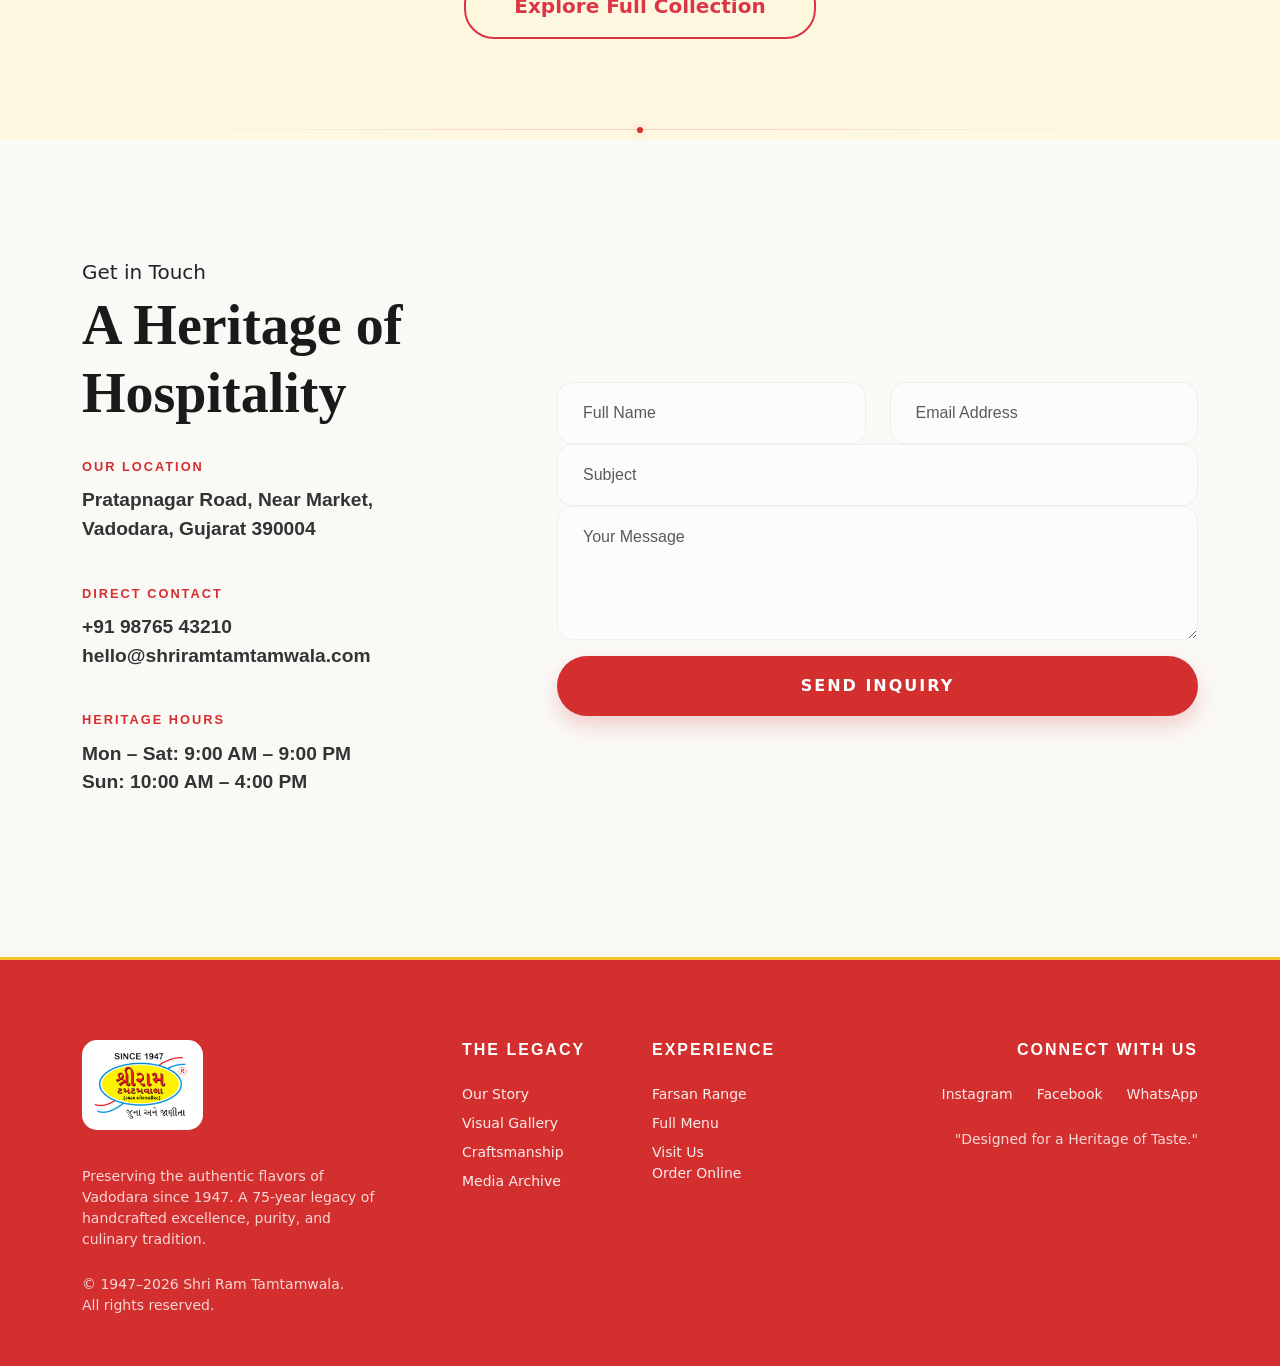
==== commit 3639b5f1: "feat: implement dynamic copyright year update across all site pages" ====
--- a/index.html
+++ b/index.html
@@ -452,7 +452,7 @@
             <p class="text-muted small pe-lg-5 mt-3">
               Preserving the authentic flavors of Vadodara since 1947. A 75-year legacy of handcrafted excellence, purity, and culinary tradition.
             </p>
-            <p class="text-muted small mt-4 mb-0">© 1947–2024 Shri Ram Tamtamwala.<br>All rights reserved.</p>
+            <p class="text-muted small mt-4 mb-0">© 1947–<span class="current-year">2026</span> Shri Ram Tamtamwala.<br>All rights reserved.</p>
           </div>
           
           <!-- Navigation -->
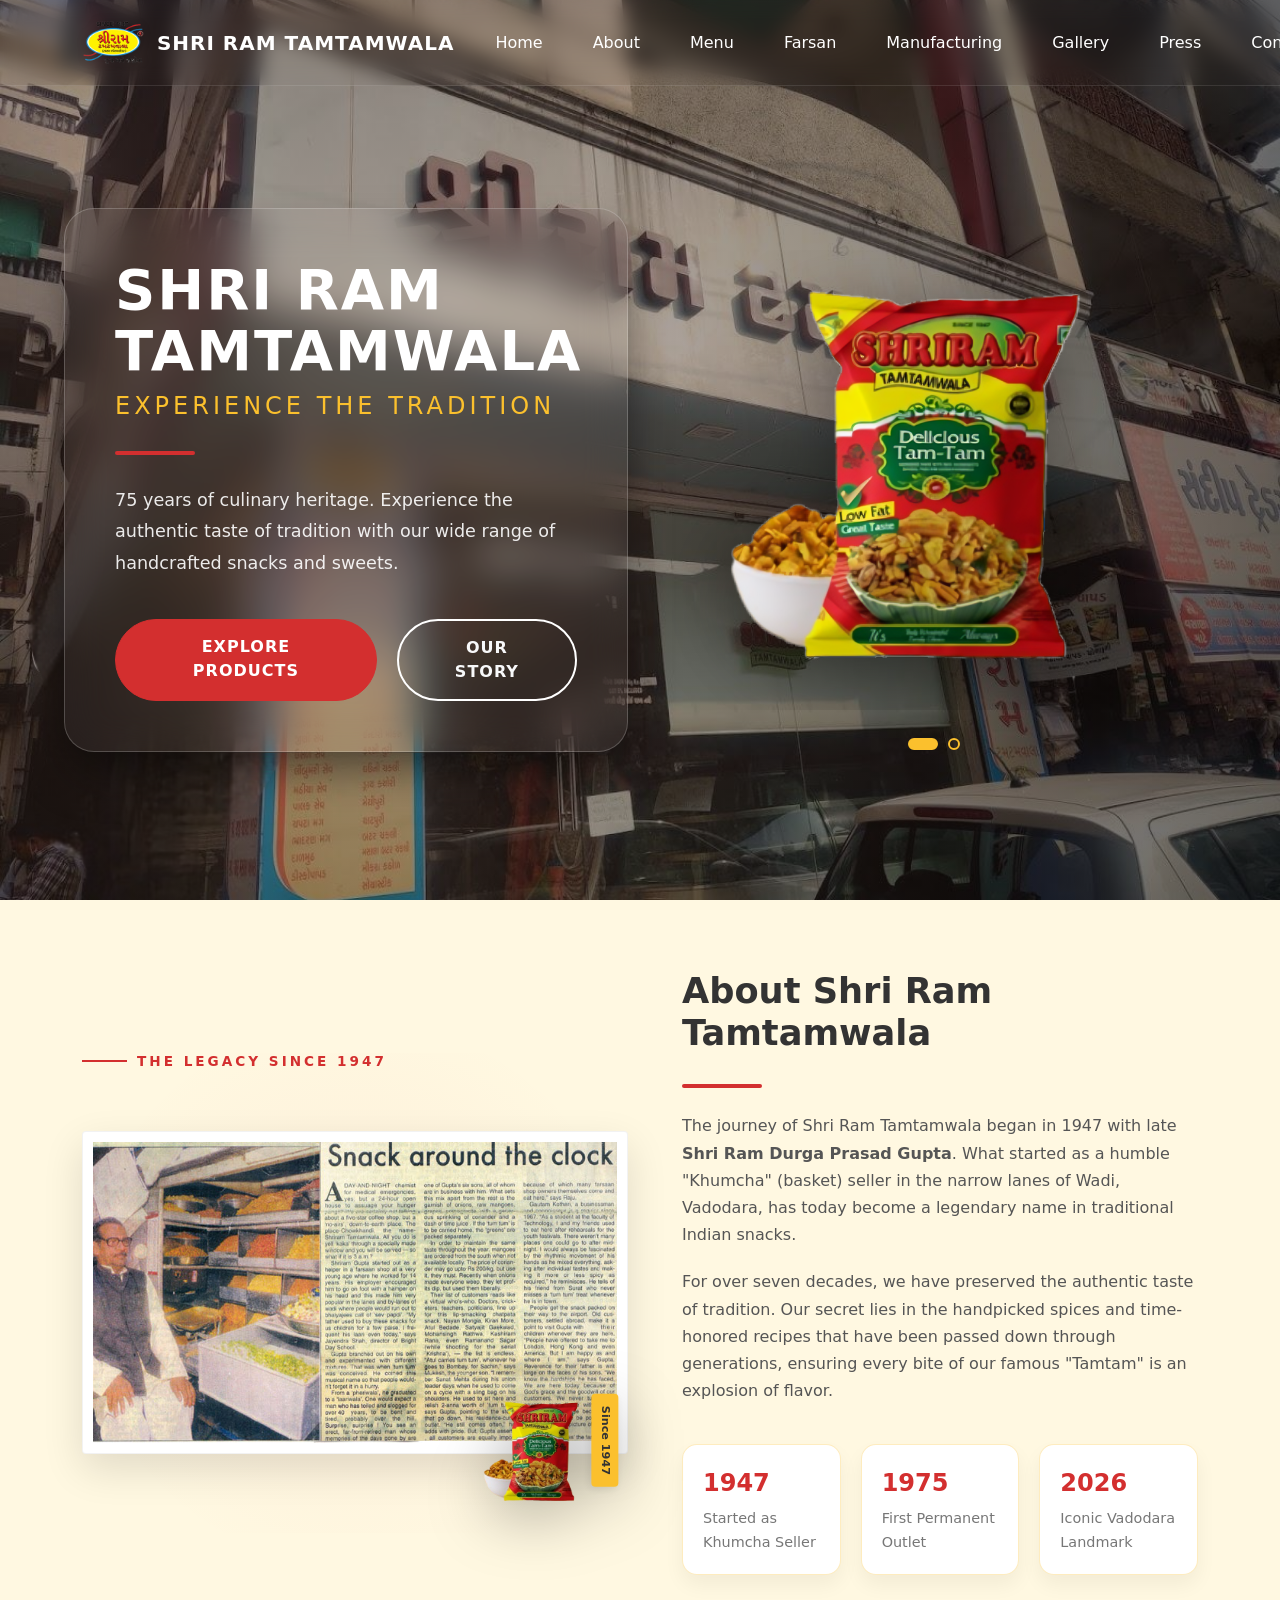
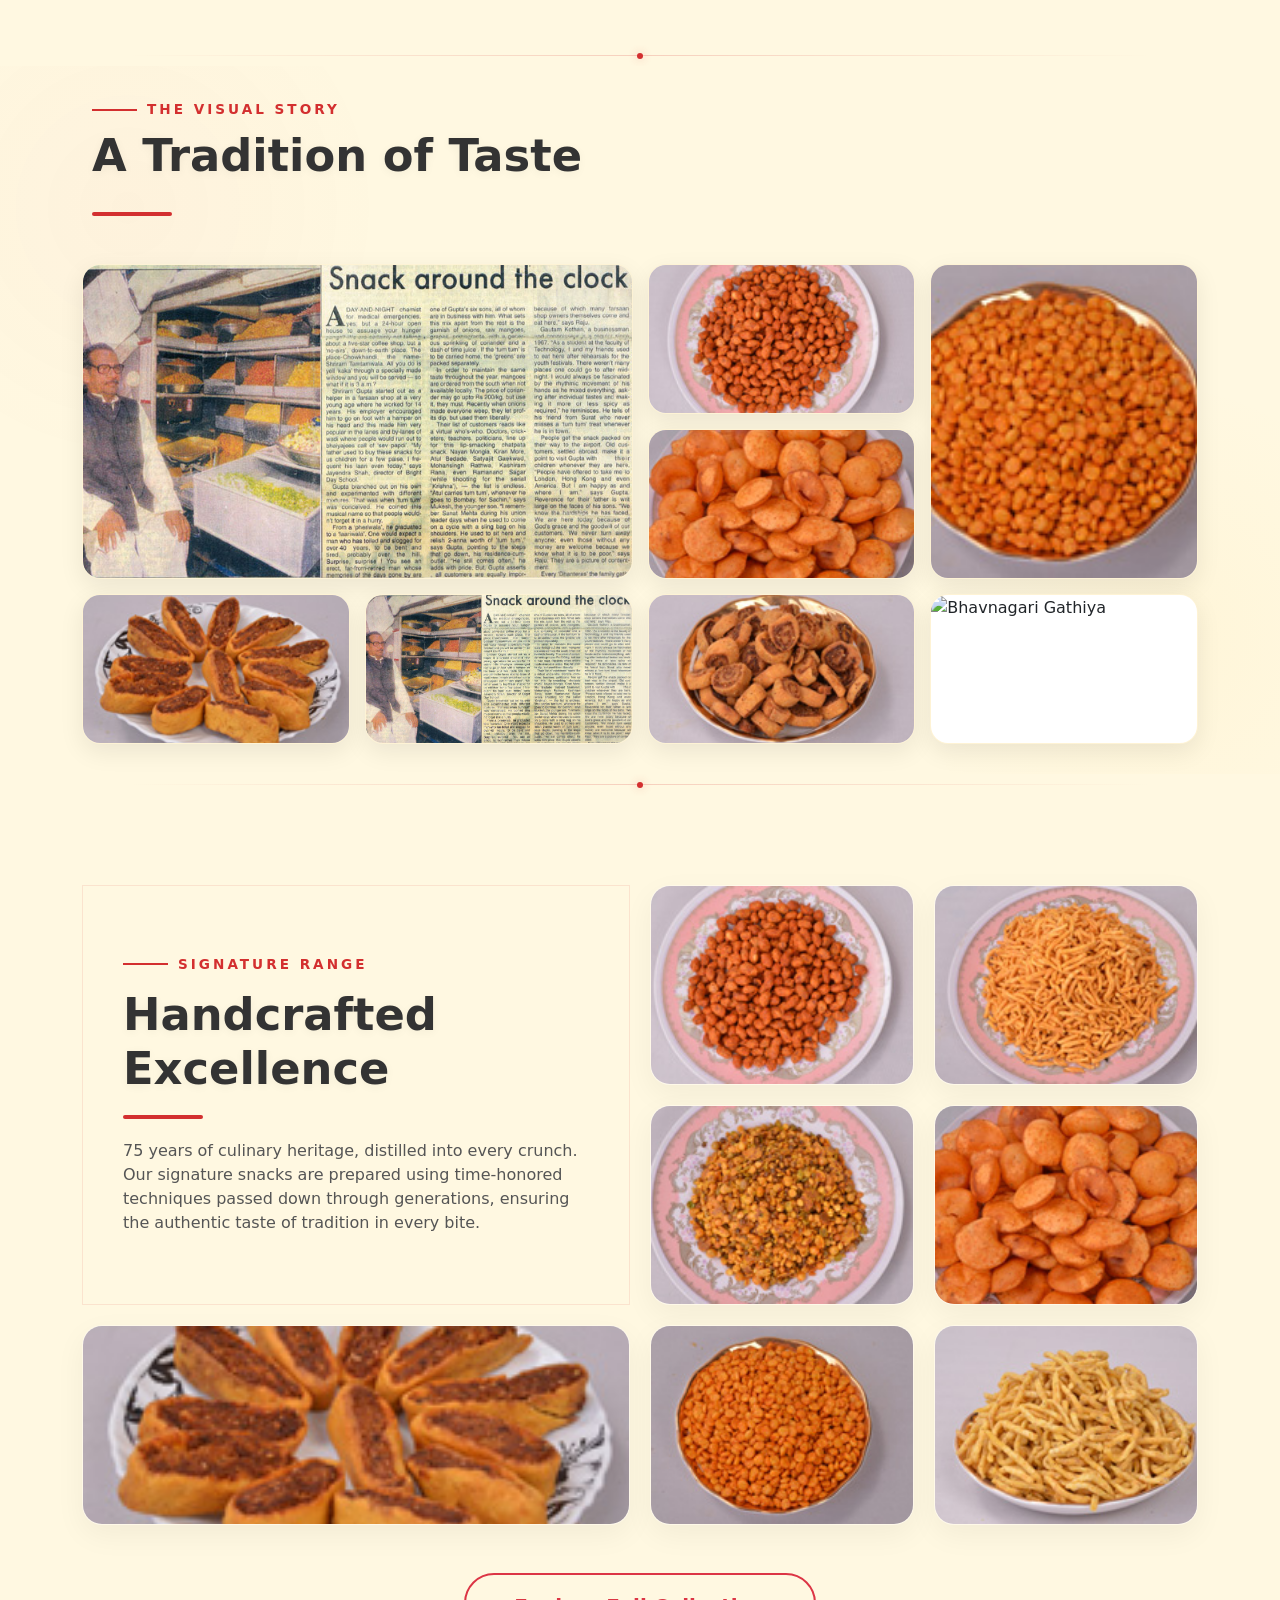
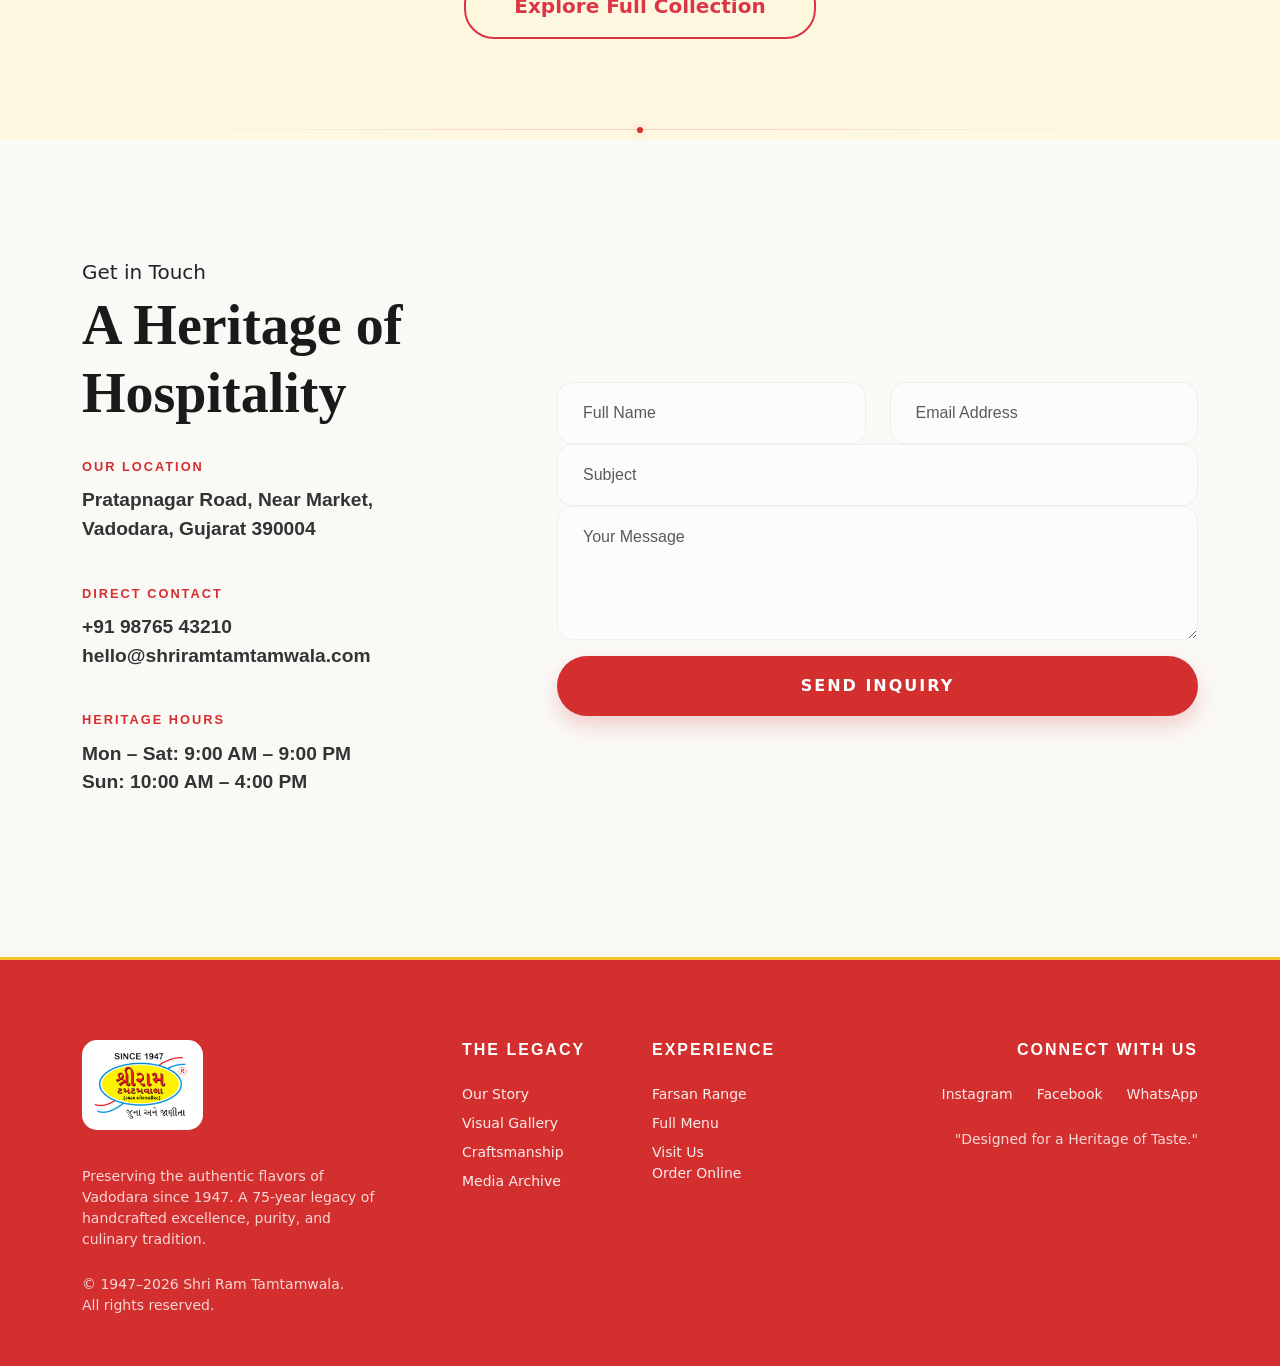
==== commit 8d602e34: "refactor: reformat navbar HTML for readability and update milestone years to current-year class" ====
--- a/index.html
+++ b/index.html
@@ -170,7 +170,7 @@
                   <span class="milestone-text">First Permanent Outlet</span>
                 </div>
                 <div class="milestone-item">
-                  <span class="milestone-year">2024</span>
+                  <span class="milestone-year current-year">2026</span>
                   <span class="milestone-text">Iconic Vadodara Landmark</span>
                 </div>
               </div>
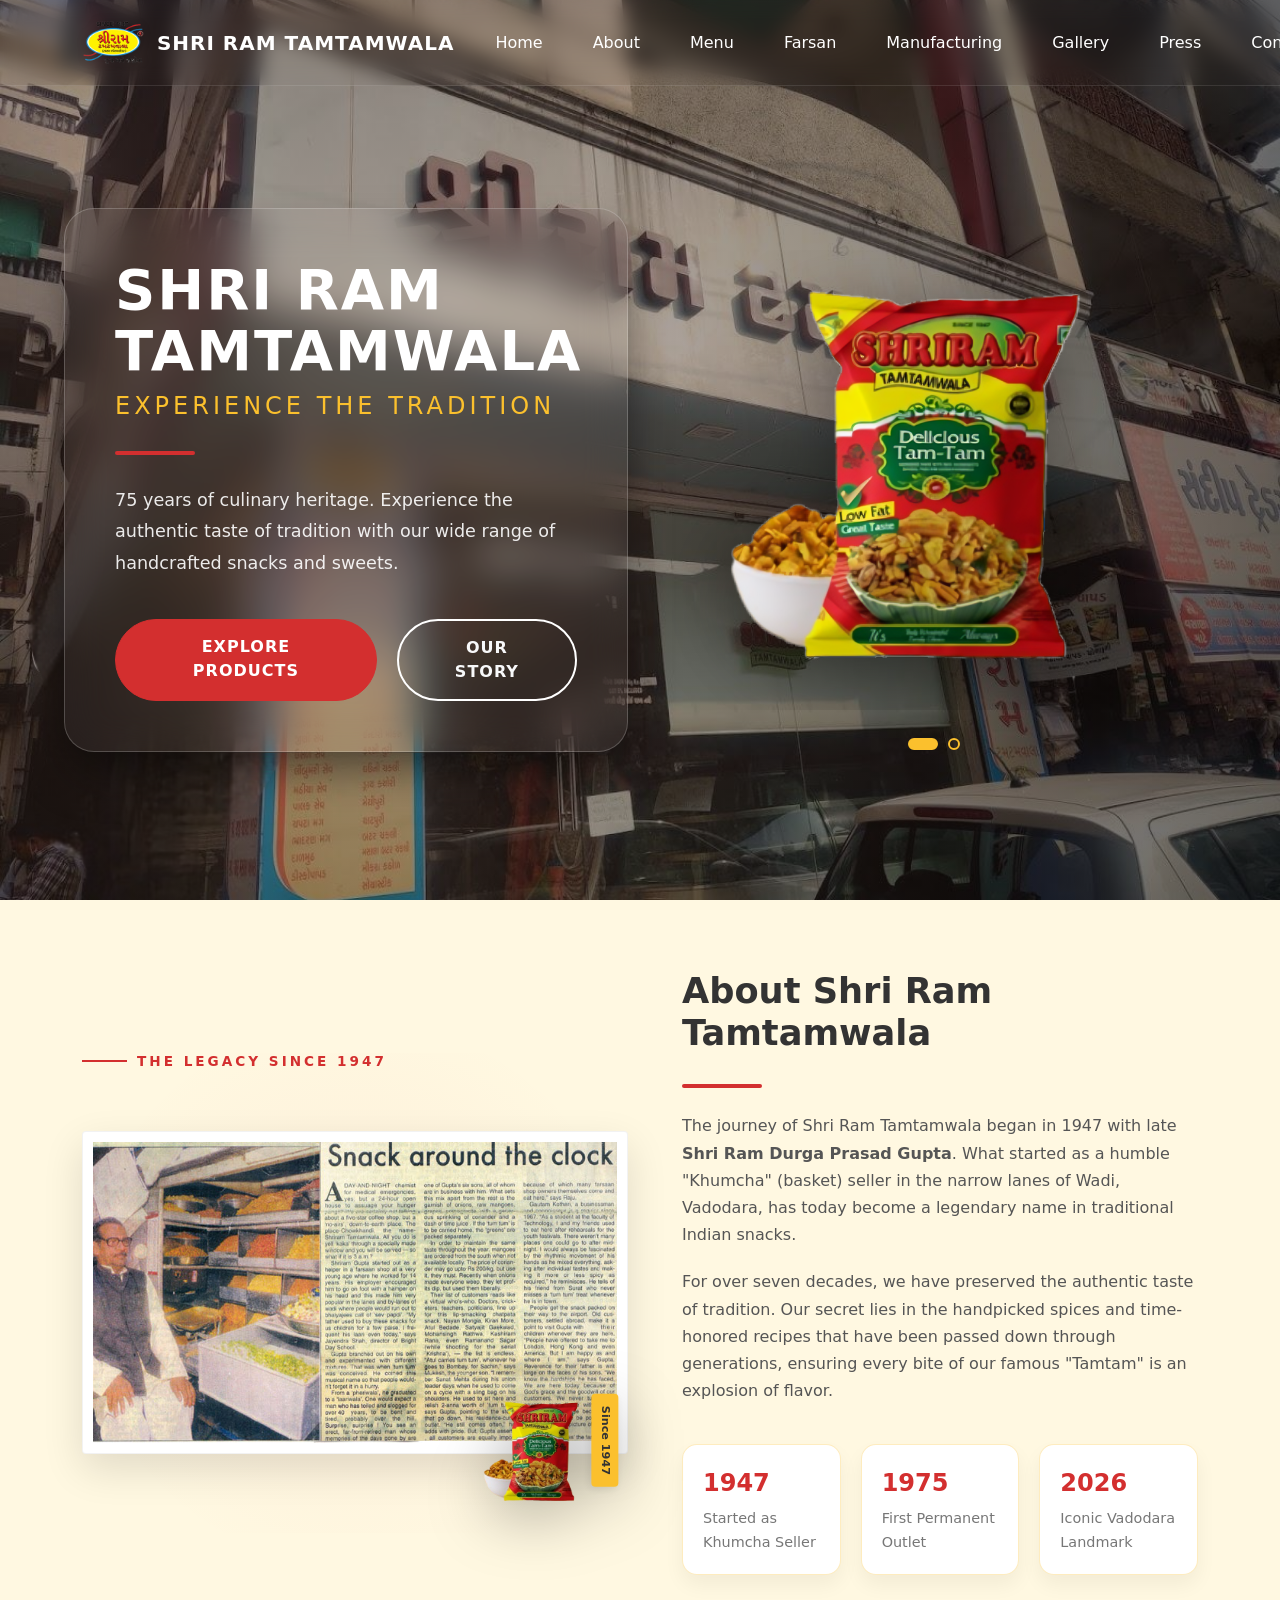
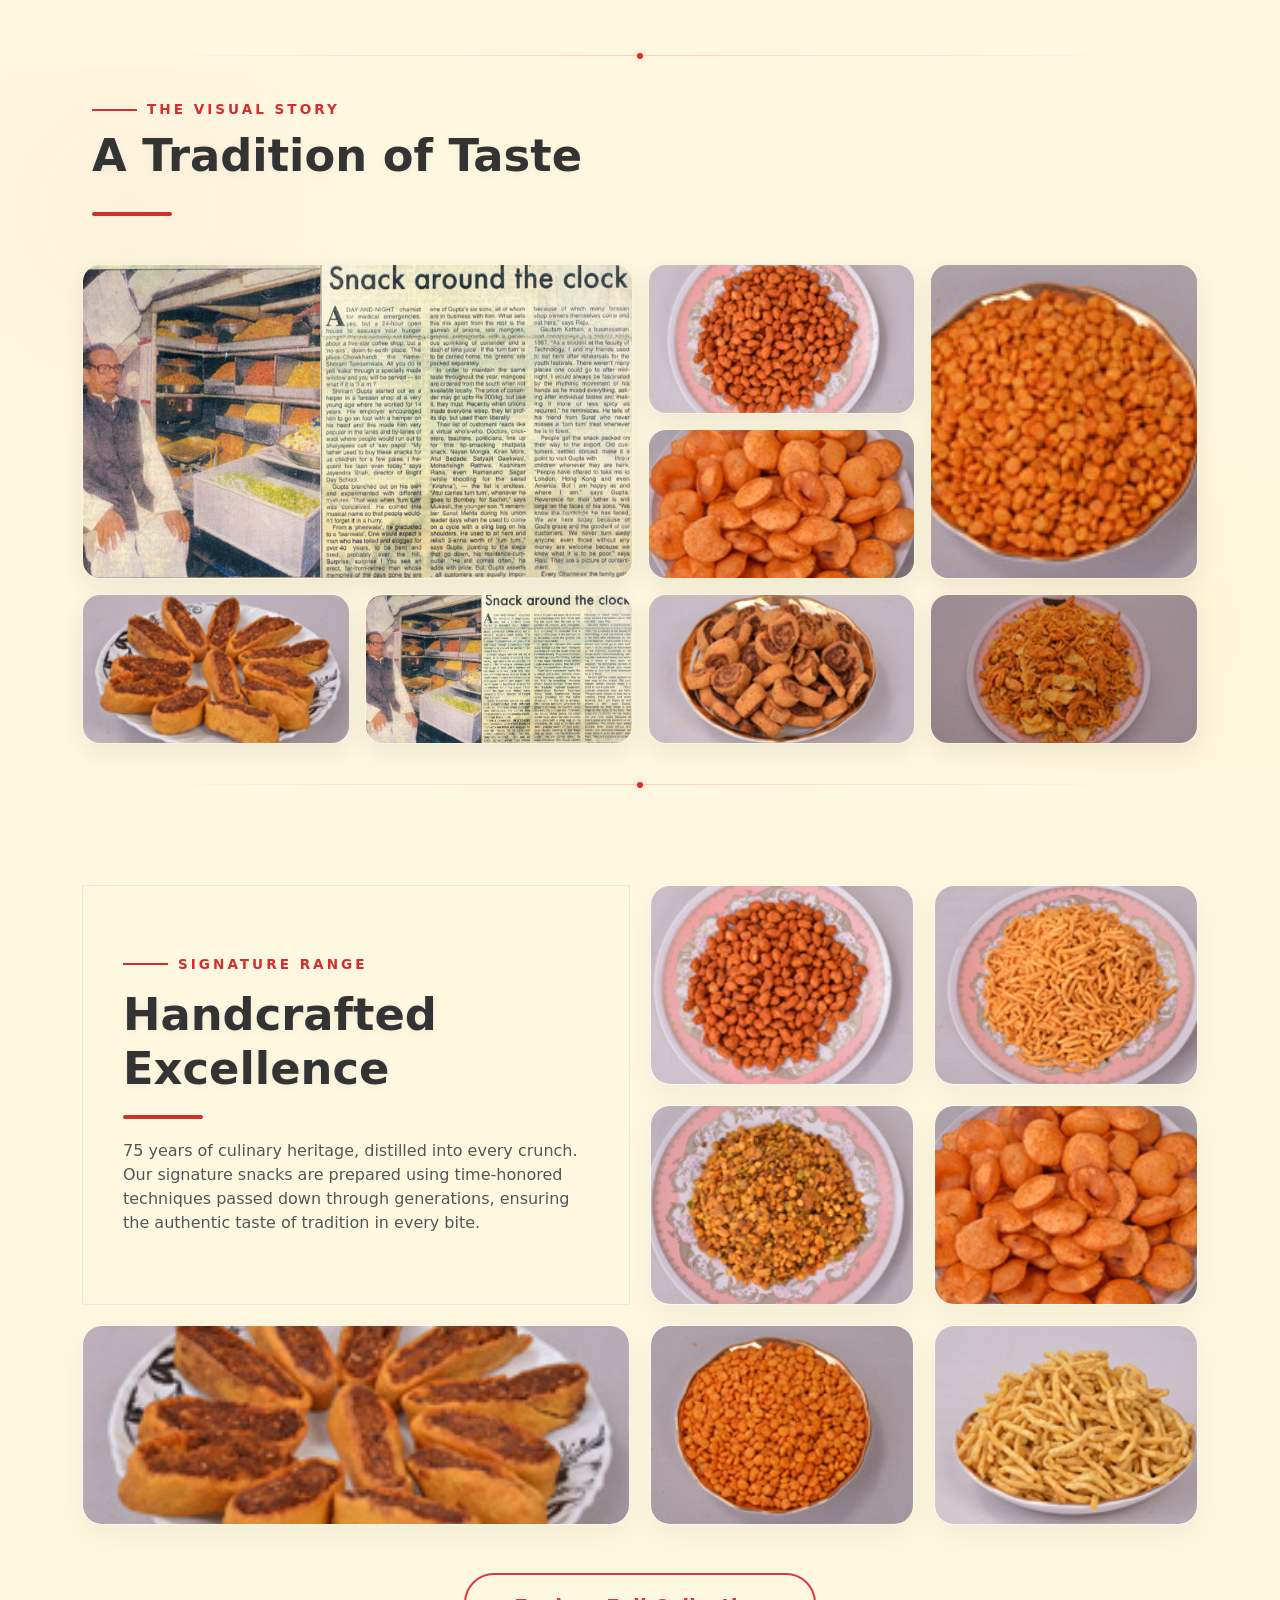
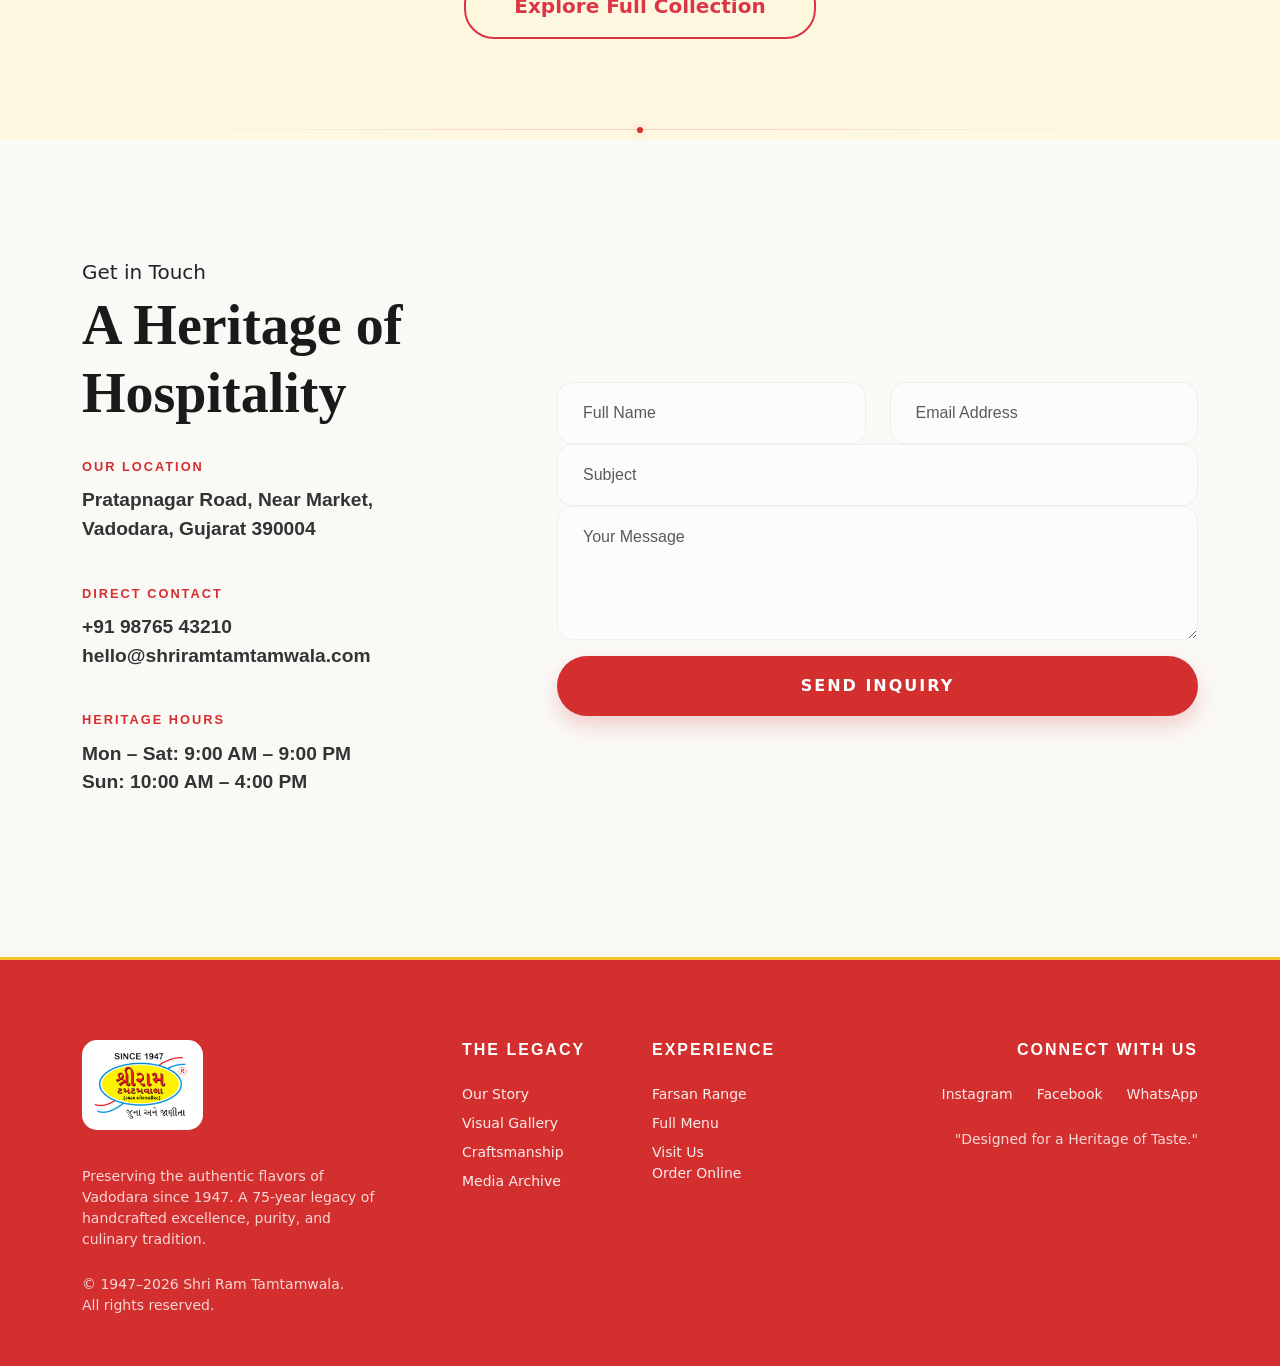
==== commit a716e510: "feat: update product image paths and apply comprehensive mobile layout stabilization styles" ====
--- a/index.html
+++ b/index.html
@@ -289,7 +289,7 @@
           <!-- Additional Product: Bhavnagari (1x1) -->
           <div class="bento-item item-extra-2">
             <img
-              src="https://shriramtamtamwala.com/farsan_big/photo%20(8).jpg"
+              src="./Images/photo%20(13).jpg"
               alt="Bhavnagari Gathiya"
               class="bento-img"
             />
--- a/styles.css
+++ b/styles.css
@@ -384,7 +384,6 @@
   transition: all 0.3s ease;
 }
 
-
 .carousel-indicators-custom button.active {
   background: #fbc02d;
   width: 30px;
@@ -731,8 +730,8 @@
 .contact-card-premium {
   background: white;
   border-radius: 30px;
-  box-shadow: 0 40px 100px rgba(0,0,0,0.06);
-  border: 1px solid rgba(0,0,0,0.03);
+  box-shadow: 0 40px 100px rgba(0, 0, 0, 0.06);
+  border: 1px solid rgba(0, 0, 0, 0.03);
   overflow: hidden;
   transition: all 0.6s cubic-bezier(0.4, 0, 0.2, 1);
 }
@@ -741,7 +740,7 @@
   background: #faf9f6;
   padding: 60px 50px;
   height: 100%;
-  border-right: 1px solid rgba(0,0,0,0.05);
+  border-right: 1px solid rgba(0, 0, 0, 0.05);
 }
 
 .contact-main-title {
@@ -757,7 +756,7 @@
 }
 
 .info-label {
-  font-family: 'Outfit', sans-serif;
+  font-family: "Outfit", sans-serif;
   font-weight: 700;
   text-transform: uppercase;
   font-size: 0.8rem;
@@ -771,7 +770,7 @@
   font-size: 1.2rem;
   color: #333;
   font-weight: 600;
-  font-family: 'Outfit', sans-serif;
+  font-family: "Outfit", sans-serif;
 }
 
 .info-subtext {
@@ -779,7 +778,6 @@
   font-size: 0.95rem;
   margin-top: 5px;
 }
-
 
 .luxury-form-group {
   margin-bottom: 30px;
@@ -790,7 +788,7 @@
   border: 1px solid #eee !important;
   padding: 18px 25px !important;
   border-radius: 15px !important;
-  font-family: 'Outfit', sans-serif;
+  font-family: "Outfit", sans-serif;
   font-size: 1rem !important;
   transition: all 0.3s ease !important;
 }
@@ -1233,7 +1231,11 @@
   content: "";
   position: absolute;
   inset: 0;
-  background: linear-gradient(to bottom, rgba(0,0,0,0.6) 0%, rgba(0,0,0,0.4) 100%);
+  background: linear-gradient(
+    to bottom,
+    rgba(0, 0, 0, 0.6) 0%,
+    rgba(0, 0, 0, 0.4) 100%
+  );
   z-index: 1;
 }
 
@@ -1247,7 +1249,7 @@
   font-size: 4rem;
   font-weight: 900;
   margin-bottom: 10px;
-  text-shadow: 0 10px 30px rgba(0,0,0,0.3);
+  text-shadow: 0 10px 30px rgba(0, 0, 0, 0.3);
 }
 
 .page-hero-subtitle {
@@ -1264,7 +1266,7 @@
   background: white;
   padding: 20px;
   border-radius: 20px;
-  box-shadow: 0 20px 40px rgba(0,0,0,0.05);
+  box-shadow: 0 20px 40px rgba(0, 0, 0, 0.05);
   text-align: center;
   transition: transform 0.3s ease;
   border: 1px solid rgba(211, 47, 47, 0.05);
@@ -1301,7 +1303,7 @@
   color: #1a1a1a;
   padding: 5px 15px;
   border-radius: 30px;
-  font-family: 'Outfit', sans-serif;
+  font-family: "Outfit", sans-serif;
   font-weight: 700;
   font-size: 0.8rem;
   text-transform: uppercase;
@@ -1309,7 +1311,7 @@
 }
 
 .founder-info h3 {
-  font-family: 'Playfair Display', serif;
+  font-family: "Playfair Display", serif;
   color: #d32f2f;
   margin-bottom: 5px;
   font-size: 1.8rem;
@@ -1365,7 +1367,7 @@
 }
 
 .heritage-timeline::before {
-  content: '';
+  content: "";
   position: absolute;
   top: 0;
   bottom: 0;
@@ -1407,7 +1409,7 @@
 
 .timeline-year {
   display: block;
-  font-family: 'Outfit', sans-serif;
+  font-family: "Outfit", sans-serif;
   font-weight: 800;
   font-size: 2.2rem;
   color: #fbc02d;
@@ -1416,7 +1418,7 @@
 }
 
 .timeline-content h4 {
-  font-family: 'Playfair Display', serif;
+  font-family: "Playfair Display", serif;
   color: #1a1a1a;
   margin-bottom: 12px;
   font-size: 1.6rem;
@@ -1494,7 +1496,7 @@
   z-index: 10;
   box-shadow: 0 5px 15px rgba(211, 47, 47, 0.4);
   border: 1px solid rgba(251, 192, 45, 0.2);
-  font-family: 'Outfit', sans-serif;
+  font-family: "Outfit", sans-serif;
   pointer-events: none;
 }
 
@@ -1503,13 +1505,13 @@
   width: 100% !important; /* Card fills the column */
   background: white;
   border-radius: 20px;
-  border: 1px solid rgba(0,0,0,0.05);
+  border: 1px solid rgba(0, 0, 0, 0.05);
   overflow: hidden;
   height: 100%;
   display: flex;
   flex-direction: column;
   transition: all 0.4s cubic-bezier(0.4, 0, 0.2, 1);
-  box-shadow: 0 10px 30px rgba(0,0,0,0.05);
+  box-shadow: 0 10px 30px rgba(0, 0, 0, 0.05);
 }
 
 .product-image-wrapper {
@@ -1549,7 +1551,7 @@
 }
 
 .product-title {
-  font-family: 'Playfair Display', serif;
+  font-family: "Playfair Display", serif;
   font-size: 1.4rem;
   font-weight: 800;
   color: #1a1a1a;
@@ -1573,7 +1575,7 @@
   display: flex;
   justify-content: space-between;
   align-items: center;
-  border-top: 1px solid rgba(0,0,0,0.05);
+  border-top: 1px solid rgba(0, 0, 0, 0.05);
   padding-top: 18px;
 }
 
@@ -1604,10 +1606,10 @@
 .btn-filter {
   background: white;
   color: #1a1a1a;
-  border: 1px solid rgba(0,0,0,0.1);
+  border: 1px solid rgba(0, 0, 0, 0.1);
   padding: 12px 28px;
   border-radius: 50px;
-  font-family: 'Outfit', sans-serif;
+  font-family: "Outfit", sans-serif;
   font-weight: 600;
   font-size: 0.95rem;
   transition: all 0.3s ease;
@@ -1654,9 +1656,9 @@
   background: white;
   padding: 10px;
   border-radius: 12px;
-  box-shadow: 0 15px 40px rgba(0,0,0,0.03);
+  box-shadow: 0 15px 40px rgba(0, 0, 0, 0.03);
   transition: all 0.4s ease;
-  border: 1px solid rgba(0,0,0,0.05);
+  border: 1px solid rgba(0, 0, 0, 0.05);
   aspect-ratio: 2 / 3;
   display: flex;
   align-items: center;
@@ -1679,9 +1681,9 @@
   background: white;
   padding: 10px;
   border-radius: 12px;
-  box-shadow: 0 15px 40px rgba(0,0,0,0.03);
+  box-shadow: 0 15px 40px rgba(0, 0, 0, 0.03);
   transition: all 0.4s ease;
-  border: 1px solid rgba(0,0,0,0.05);
+  border: 1px solid rgba(0, 0, 0, 0.05);
   aspect-ratio: 2 / 3; /* Matches machine cards */
   display: flex;
   align-items: center;
@@ -1703,7 +1705,7 @@
 }
 
 .blueprint-card:hover img {
-  box-shadow: 0 30px 60px rgba(0,0,0,0.15) !important;
+  box-shadow: 0 30px 60px rgba(0, 0, 0, 0.15) !important;
 }
 
 /* 5 Column Grid for Desktop Machinery Section */
@@ -1724,7 +1726,7 @@
   top: -50px;
   left: -50px;
   z-index: 0;
-  font-family: 'Outfit', sans-serif;
+  font-family: "Outfit", sans-serif;
   pointer-events: none;
   user-select: none;
 }
@@ -1759,14 +1761,14 @@
 .news-card-premium {
   background: white !important;
   border-radius: 15px;
-  border: 1px solid rgba(0,0,0,0.1) !important;
+  border: 1px solid rgba(0, 0, 0, 0.1) !important;
   overflow: hidden;
   height: 100%;
   display: flex;
   flex-direction: column;
   position: relative;
   transition: all 0.4s cubic-bezier(0.4, 0, 0.2, 1);
-  box-shadow: 0 10px 30px rgba(0,0,0,0.05);
+  box-shadow: 0 10px 30px rgba(0, 0, 0, 0.05);
 }
 
 .news-card-premium:hover {
@@ -1817,9 +1819,18 @@
 }
 
 @keyframes pulse-red {
-  0% { transform: scale(1); box-shadow: 0 5px 15px rgba(211, 47, 47, 0.4); }
-  50% { transform: scale(1.05); box-shadow: 0 5px 25px rgba(211, 47, 47, 0.6); }
-  100% { transform: scale(1); box-shadow: 0 5px 15px rgba(211, 47, 47, 0.4); }
+  0% {
+    transform: scale(1);
+    box-shadow: 0 5px 15px rgba(211, 47, 47, 0.4);
+  }
+  50% {
+    transform: scale(1.05);
+    box-shadow: 0 5px 25px rgba(211, 47, 47, 0.6);
+  }
+  100% {
+    transform: scale(1);
+    box-shadow: 0 5px 15px rgba(211, 47, 47, 0.4);
+  }
 }
 
 .news-meta {
@@ -1832,11 +1843,15 @@
   letter-spacing: 1px;
 }
 
-.news-source { color: #d32f2f; }
-.news-date { color: #999; }
+.news-source {
+  color: #d32f2f;
+}
+.news-date {
+  color: #999;
+}
 
 .news-title {
-  font-family: 'Playfair Display', serif;
+  font-family: "Playfair Display", serif;
   font-size: 1.3rem;
   font-weight: 800;
   line-height: 1.3;
@@ -1869,13 +1884,312 @@
   padding-left: 0 !important;
 }
 
-@media (max-width: 991px) {
-  .info-strip {
-    border-right: none;
-    border-bottom: 1px solid rgba(0,0,0,0.05);
-    padding: 50px 30px;
-  }
-  .contact-main-title {
-    font-size: 2.5rem;
-  }
-}
+/* --- AGGRESSIVE MOBILE LAYOUT STABILIZATION --- */
+
+@media (max-width: 991.98px) {
+  /* Global Resets */
+  .container {
+    padding-left: 20px;
+    padding-right: 20px;
+  }
+
+  /* Navbar Mobile Optimization */
+  .navbar-custom {
+    padding: 10px 0;
+  }
+
+  .navbar-custom .navbar-brand {
+    font-size: 0.85rem;
+    white-space: nowrap;
+    overflow: hidden;
+    text-overflow: ellipsis;
+    max-width: 220px;
+  }
+
+  .navbar-brand img {
+    height: 35px;
+  }
+
+  .navbar-custom.scrolled {
+    margin: 5px 10px;
+    width: calc(100% - 20px);
+    border-radius: 25px;
+    padding: 5px 0;
+  }
+
+  /* Hero Section (Home) */
+  .hero {
+    padding: 100px 0 40px 0;
+    min-height: auto;
+    background-attachment: scroll; /* Better for mobile performance */
+  }
+
+  .hero-content-card {
+    padding: 25px 15px;
+    margin: 0 5px 40px 5px;
+    border-radius: 20px;
+  }
+
+  .brand-name {
+    font-size: 2rem !important;
+  }
+
+  .hero-subtitle {
+    font-size: 1.1rem !important;
+  }
+
+  .hero-description {
+    font-size: 0.95rem;
+    line-height: 1.6;
+  }
+
+  /* Page Hero (Subpages) */
+  .page-hero {
+    height: 30vh;
+    min-height: 250px;
+  }
+
+  .page-hero-title {
+    font-size: 2rem !important;
+  }
+
+  /* Bento Grid - Full Reset */
+  .bento-grid {
+    display: flex !important;
+    flex-direction: column !important;
+    gap: 15px !important;
+    grid-template-columns: 1fr !important;
+    margin-top: 20px !important;
+  }
+
+  .bento-item {
+    height: 250px !important;
+    grid-column: span 1 !important;
+    grid-row: span 1 !important;
+  }
+
+  /* Milestone Grid */
+  .milestone-grid {
+    grid-template-columns: 1fr !important;
+    gap: 15px !important;
+  }
+
+  .milestone-item {
+    padding: 15px;
+    text-align: center;
+  }
+
+  /* Timeline - Full Mobile Conversion */
+  .heritage-timeline::before {
+    left: 20px !important;
+  }
+
+  .timeline-item {
+    width: 100% !important;
+    margin-left: 0 !important;
+    padding-left: 50px !important;
+    padding-right: 0 !important;
+    text-align: left !important;
+    margin-bottom: 40px !important;
+  }
+
+  .timeline-item:nth-child(even) {
+    margin-left: 0 !important;
+  }
+
+  .timeline-dot {
+    left: 9px !important;
+    right: auto !important;
+  }
+
+  /* Farshan Bento - Reset */
+  .farshan-bento {
+    display: flex !important;
+    flex-direction: column !important;
+    gap: 20px !important;
+    grid-template-columns: 1fr !important;
+  }
+
+  .farshan-text-card {
+    grid-column: span 1 !important;
+    padding: 30px 20px !important;
+    text-align: center !important;
+  }
+
+  .farshan-text-card h2,
+  .farshan-text-card h5,
+  .farshan-text-card p,
+  .farshan-text-card .hero-divider {
+    text-align: center !important;
+    margin-left: auto !important;
+    margin-right: auto !important;
+  }
+
+  .farshan-item {
+    height: 300px !important;
+    grid-column: span 1 !important;
+    grid-row: span 1 !important;
+  }
+
+  /* Press Grid Fix */
+  .press-grid {
+    grid-template-columns: 1fr !important;
+    gap: 20px !important;
+  }
+
+  /* Footer Corrections */
+  .footer-custom {
+    padding: 50px 0 30px;
+    text-align: center;
+  }
+
+  .footer-logo img {
+    height: 60px;
+  }
+
+  .footer-custom .justify-content-lg-end {
+    justify-content: center !important;
+    margin-top: 20px;
+  }
+
+  /* Fix for overlapping cards and horizontal scroll */
+  .row {
+    margin-right: 0;
+    margin-left: 0;
+  }
+
+  .col-lg-6,
+  .col-md-12 {
+    padding-left: 10px;
+    padding-right: 10px;
+  }
+}
+
+/* Typography Scale for Smaller Phones */
+@media (max-width: 575px) {
+  .brand-name {
+    font-size: 1.6rem !important;
+  }
+  .section-title {
+    font-size: 1.8rem !important;
+  }
+  .navbar-custom .navbar-brand {
+    font-size: 0.75rem;
+    max-width: 180px;
+  }
+  /* --- ULTRA-RESPONSIVE REFINEMENTS (334px & Below) --- */
+  @media (max-width: 991.98px) {
+    /* Fix Sticky Filters Blocking Content */
+    .menu-filter-wrapper {
+      position: relative !important;
+      top: 0 !important;
+      margin-bottom: 30px !important;
+      background: #fff !important;
+      box-shadow: none !important;
+    }
+
+    /* Increase Subpage Hero Presence - Boosted for Impact */
+    .page-hero {
+      height: 55vh !important;
+      min-height: 450px !important;
+    }
+
+    .page-hero-title {
+      font-size: 2.5rem !important;
+      padding: 0 15px;
+    }
+  }
+
+  @media (max-width: 400px) {
+  /* Stack CTA Buttons Vertically to prevent overflow */
+  .hero-cta-group {
+    flex-direction: column !important;
+    align-items: stretch !important;
+    gap: 12px !important;
+    width: 100% !important;
+  }
+
+  .hero-btn, .hero-btn-secondary {
+    width: 100% !important;
+    padding: 15px 20px !important;
+    font-size: 0.9rem !important;
+  }
+
+  /* Fix Brand Name Cutoff - Allow Wrapping */
+  .navbar-custom .navbar-brand {
+    font-size: 0.8rem !important;
+    white-space: normal !important;
+    line-height: 1.1 !important;
+    max-width: 180px !important;
+    display: flex !important;
+    align-items: center !important;
+  }
+
+  .navbar-brand img {
+    height: 30px !important;
+    flex-shrink: 0 !important;
+  }
+
+  /* Hero Card Optimization for 334px */
+  .hero-content-card {
+    padding: 25px 15px !important;
+    margin: 0 !important;
+    border-radius: 15px !important;
+    width: 100% !important;
+  }
+
+  /* About Section Empty Space Fix */
+  .about-section {
+    padding: 20px 0 !important;
+  }
+  
+  .about-image-wrapper {
+    min-height: auto !important;
+    padding: 20px 0 !important;
+  }
+
+  .about-content {
+    margin-top: 15px !important;
+  }
+
+  .heritage-info-block {
+    margin-bottom: 20px !important;
+  }
+
+  /* Heritage Image Stacking Fix - FULL WIDTH & TIGHT */
+  .press-cutout-container {
+    max-width: 100% !important;
+    padding: 5px !important;
+    margin: 0 auto !important;
+  }
+
+  .product-cutout-overlay {
+    bottom: -10px !important;
+    right: 5px !important;
+    width: 42% !important;
+    max-width: 150px !important;
+  }
+
+  .experience-tag {
+    right: -5px !important;
+    top: 35% !important;
+    font-size: 0.6rem !important;
+    padding: 3px 8px !important;
+    box-shadow: -5px 5px 15px rgba(0,0,0,0.2) !important;
+  }
+
+    .brand-name {
+      font-size: 1.5rem !important;
+    }
+
+    .hero-description {
+      font-size: 0.85rem !important;
+    }
+
+    /* Global Container Tightening */
+    .container {
+      padding-left: 15px !important;
+      padding-right: 15px !important;
+    }
+  }
+}
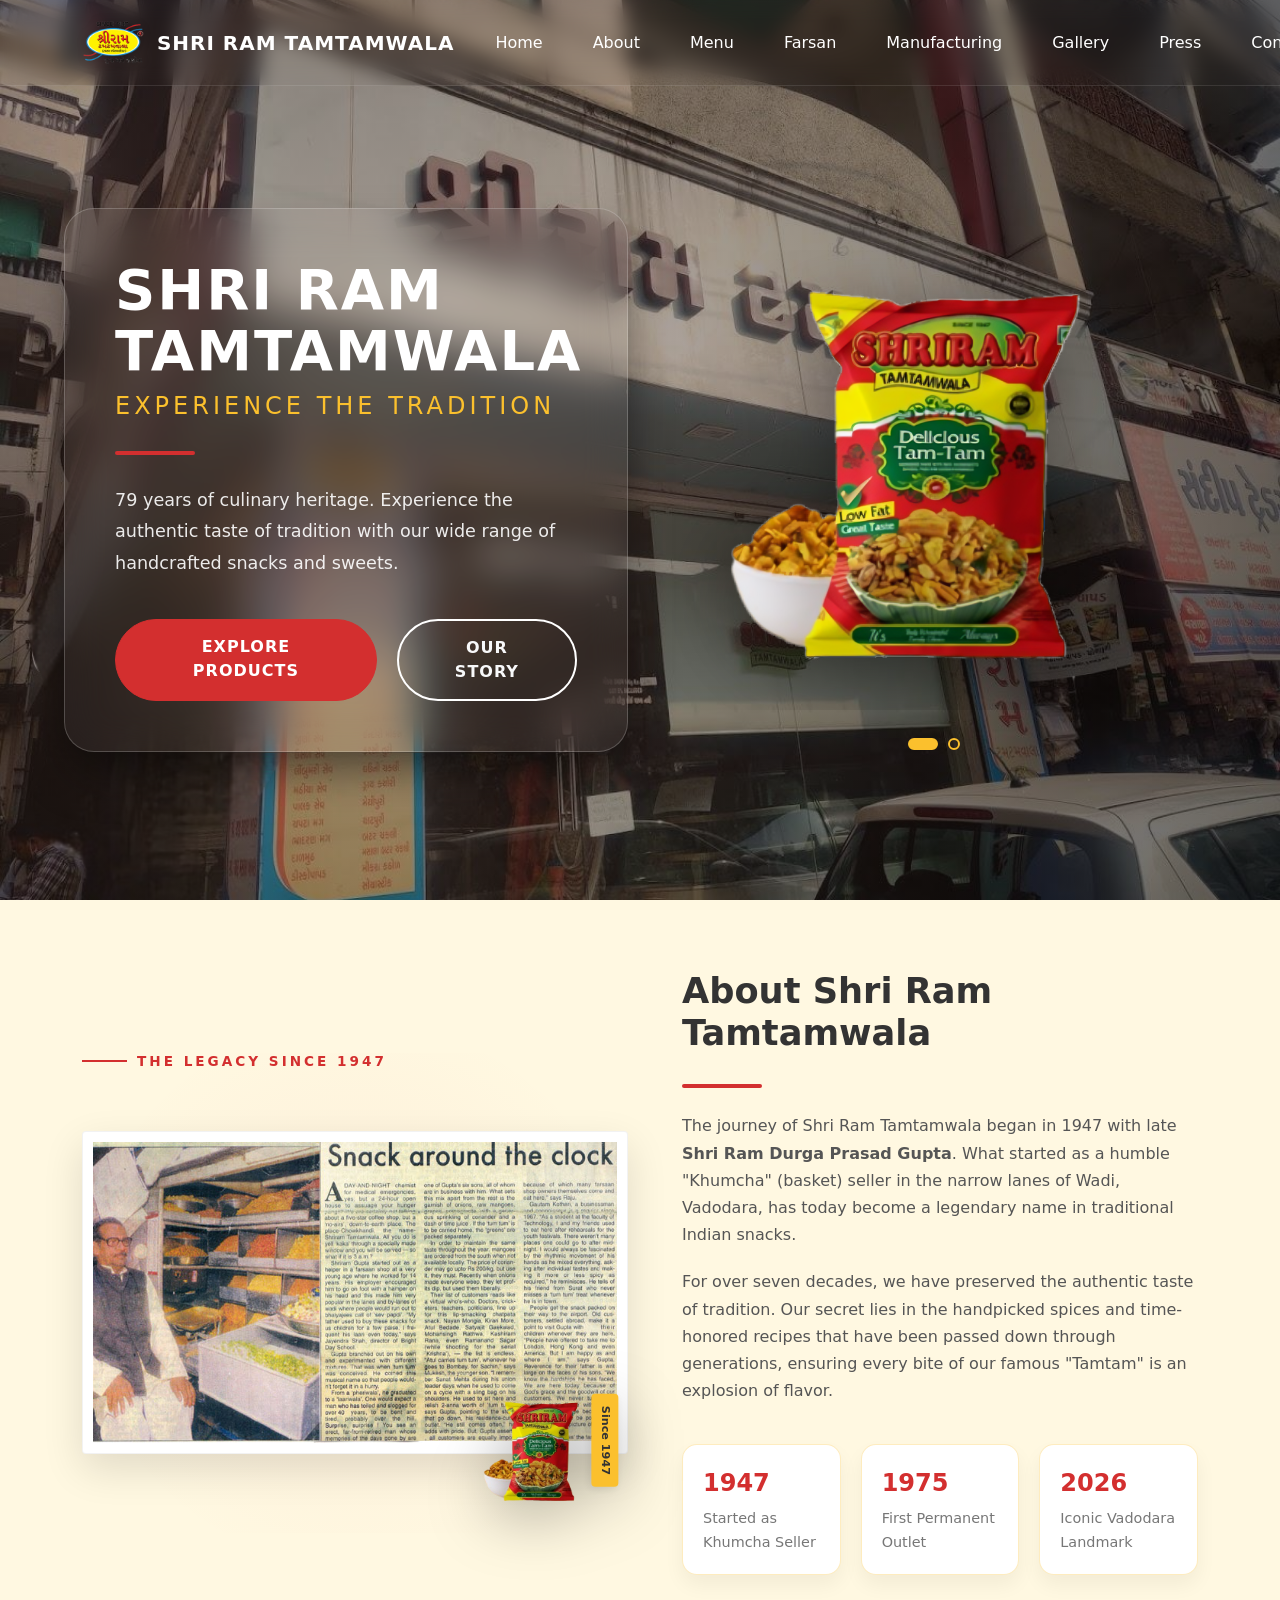
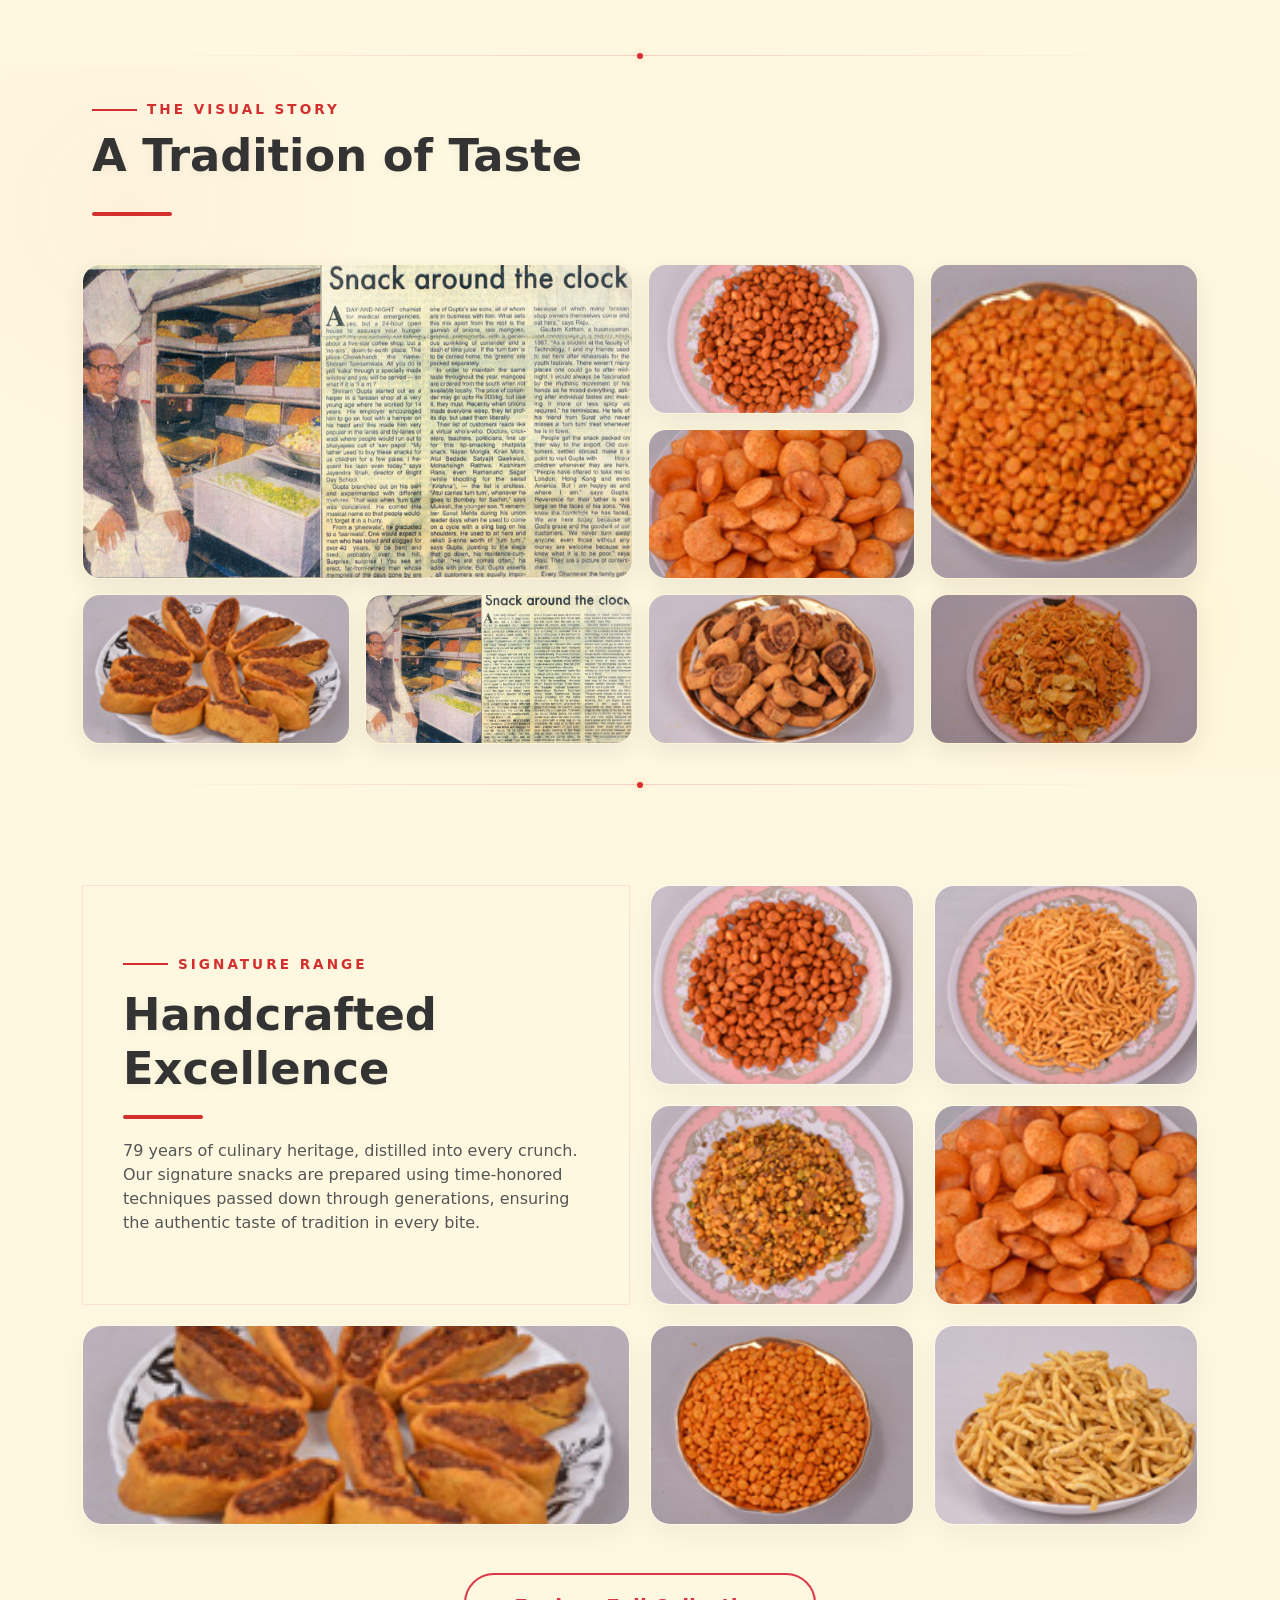
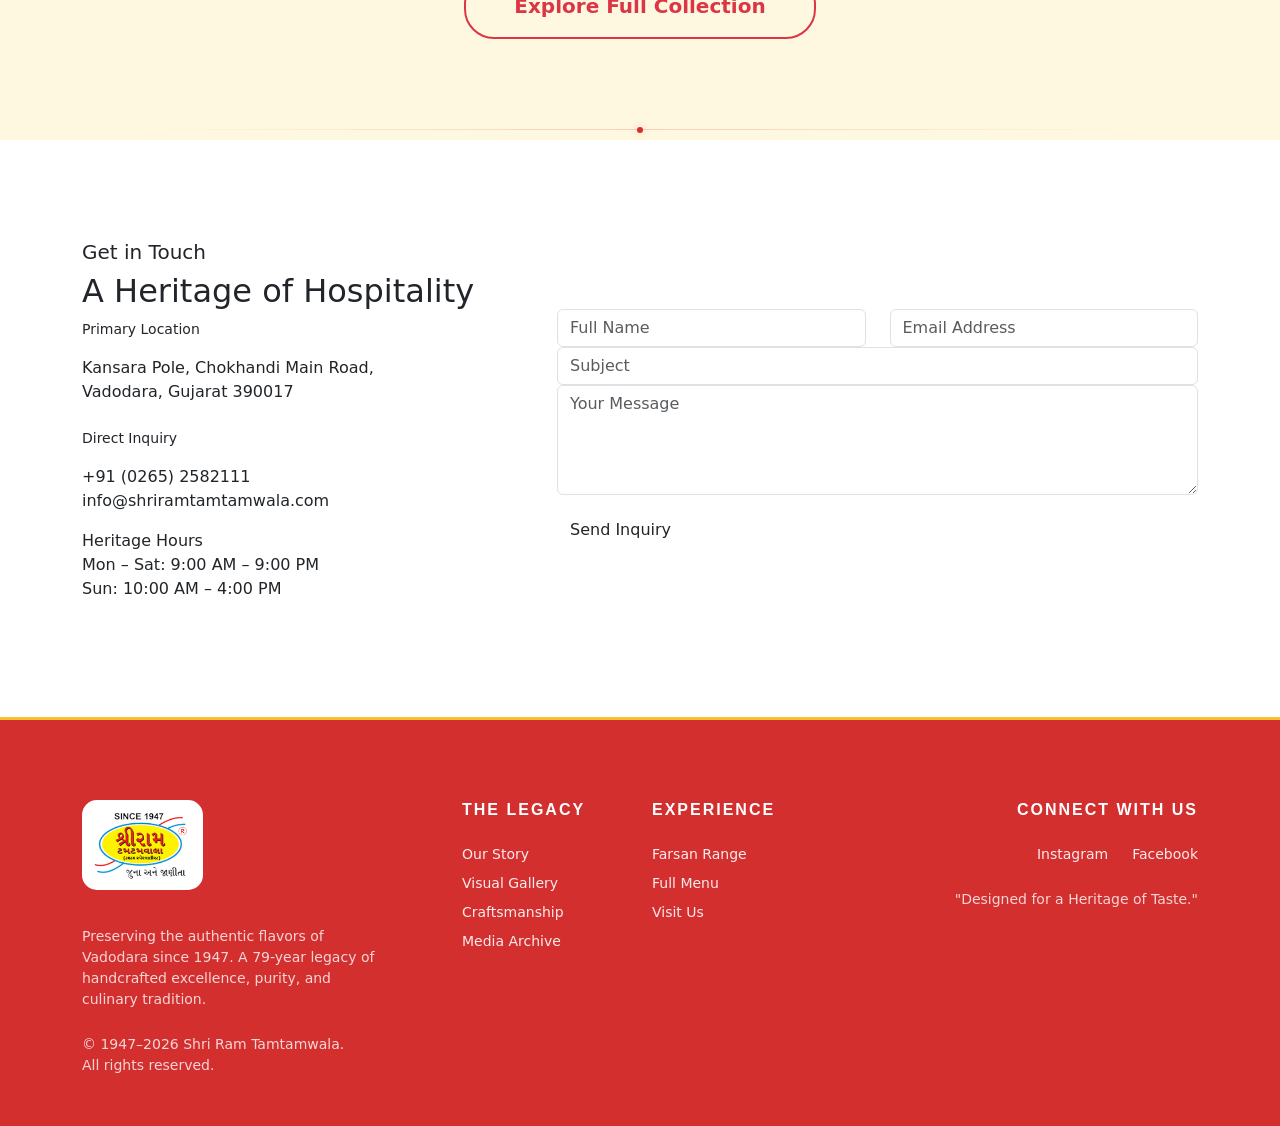
==== commit e2df5846: "refactor: redesign contact section with a minimalist aesthetic and update branding heritage years to" ====
--- a/index.html
+++ b/index.html
@@ -60,7 +60,7 @@
               </h1>
               <div class="hero-divider"></div>
               <p class="hero-description">
-                75 years of culinary heritage. Experience the authentic taste of
+                <span class="heritage-years">79</span> years of culinary heritage. Experience the authentic taste of
                 tradition with our wide range of handcrafted snacks and sweets.
               </p>
               <div class="hero-cta-group">
@@ -317,7 +317,7 @@
             <h2 class="gallery-title" style="text-align: left; margin: 0 0 20px 0">Handcrafted Excellence</h2>
             <div class="hero-divider" style="margin: 0 0 20px 0"></div>
             <p class="boutique-desc" style="text-align: left; margin: 0; max-width: 100%; color: #555;">
-              75 years of culinary heritage, distilled into every crunch. Our signature snacks are prepared using time-honored techniques passed down through generations, ensuring the authentic taste of tradition in every bite.
+              <span class="heritage-years">79</span> years of culinary heritage, distilled into every crunch. Our signature snacks are prepared using time-honored techniques passed down through generations, ensuring the authentic taste of tradition in every bite.
             </p>
           </div>
 
@@ -402,13 +402,11 @@
               <h2 class="contact-main-title">A Heritage of Hospitality</h2>
               
               <div class="info-item">
-                <span class="info-label">Our Location</span>
-                <p class="info-value">Pratapnagar Road, Near Market,<br>Vadodara, Gujarat 390004</p>
-              </div>
-
-              <div class="info-item">
-                <span class="info-label">Direct Contact</span>
-                <p class="info-value">+91 98765 43210<br>hello@shriramtamtamwala.com</p>
+                <p class="info-label small">Primary Location</p>
+                <p class="info-value">Kansara Pole, Chokhandi Main Road,<br>Vadodara, Gujarat 390017</p>
+                
+                <p class="info-label small mt-4">Direct Inquiry</p>
+                <p class="info-value">+91 (0265) 2582111<br>info@shriramtamtamwala.com</p>
               </div>
 
               <div class="info-item">
@@ -450,7 +448,7 @@
               <img src="./Images/logo.png" alt="Shri Ram Tamtamwala Logo">
             </div>
             <p class="text-muted small pe-lg-5 mt-3">
-              Preserving the authentic flavors of Vadodara since 1947. A 75-year legacy of handcrafted excellence, purity, and culinary tradition.
+              Preserving the authentic flavors of Vadodara since 1947. A <span class="heritage-years">79</span>-year legacy of handcrafted excellence, purity, and culinary tradition.
             </p>
             <p class="text-muted small mt-4 mb-0">© 1947–<span class="current-year">2026</span> Shri Ram Tamtamwala.<br>All rights reserved.</p>
           </div>
@@ -473,7 +471,6 @@
               <li class="mb-2"><a href="farsan.html" class="text-decoration-none">Farsan Range</a></li>
               <li class="mb-2"><a href="menu.html" class="text-decoration-none">Full Menu</a></li>
               <li class="nav-item"><a class="text-decoration-none" href="contact.html">Visit Us</a></li>
-              <li class="mb-2"><a href="#" class="text-decoration-none">Order Online</a></li>
             </ul>
           </div>
 
@@ -481,9 +478,8 @@
           <div class="col-lg-4 col-md-12 text-center text-lg-end">
             <h6 class="text-uppercase fw-bold ls-2">Connect With Us</h6>
             <div class="d-flex justify-content-center justify-content-lg-end gap-4 mb-4 mt-3">
-              <a href="#" class="text-decoration-none small">Instagram</a>
-              <a href="#" class="text-decoration-none small">Facebook</a>
-              <a href="#" class="text-decoration-none small">WhatsApp</a>
+              <a href="https://www.instagram.com/shri_ram_tamtamwala/" target="_blank" class="text-decoration-none small">Instagram</a>
+              <a href="https://www.facebook.com/shriramtamtamwala2" target="_blank" class="text-decoration-none small">Facebook</a>
             </div>
             <p class="text-muted small mb-0">"Designed for a Heritage of Taste."</p>
           </div>
--- a/styles.css
+++ b/styles.css
@@ -727,98 +727,147 @@
   background-color: #faf9f6;
 }
 
-.contact-card-premium {
-  background: white;
-  border-radius: 30px;
-  box-shadow: 0 40px 100px rgba(0, 0, 0, 0.06);
-  border: 1px solid rgba(0, 0, 0, 0.03);
-  overflow: hidden;
-  transition: all 0.6s cubic-bezier(0.4, 0, 0.2, 1);
-}
-
-.info-strip {
-  background: #faf9f6;
-  padding: 60px 50px;
-  height: 100%;
-  border-right: 1px solid rgba(0, 0, 0, 0.05);
-}
-
-.contact-main-title {
+/* --- HERITAGE ATELIER CONTACT REDESIGN --- */
+.contact-section {
+  padding: 100px 0;
+  background-color: #fff;
+}
+
+.atelier-label {
+  font-family: "Outfit", sans-serif;
+  text-transform: uppercase;
+  letter-spacing: 5px;
+  font-weight: 700;
+  font-size: 0.75rem;
+  color: #c5a059; /* Sophisticated Muted Gold */
+  margin-bottom: 25px;
+  display: block;
+}
+
+.atelier-title {
   font-family: "Playfair Display", serif;
-  font-size: 3.5rem;
+  font-size: 4rem;
   font-weight: 900;
   color: #1a1a1a;
+  line-height: 1.1;
   margin-bottom: 30px;
 }
 
-.info-item {
-  margin-bottom: 40px;
-}
-
-.info-label {
+.atelier-line {
+  width: 80px;
+  height: 1px;
+  background: #1a1a1a;
+  margin-bottom: 60px;
+}
+
+.atelier-grid {
+  display: grid;
+  grid-template-columns: 1fr 1fr;
+  gap: 40px;
+}
+
+.atelier-grid-item h6 {
+  font-family: "Outfit", sans-serif;
+  font-weight: 700;
+  font-size: 0.8rem;
+  color: #d32f2f;
+  margin-bottom: 10px;
+  text-transform: uppercase;
+  letter-spacing: 1px;
+}
+
+.atelier-grid-item p {
+  font-size: 1rem;
+  color: #555;
+  margin: 0;
+  line-height: 1.6;
+}
+
+.atelier-form-card {
+  background: #fafafa;
+  padding: 60px;
+  border-radius: 4px;
+  border: 1px solid #eee;
+}
+
+.atelier-group {
+  margin-bottom: 5px;
+}
+
+.atelier-group label {
+  display: block;
+  font-family: "Outfit", sans-serif;
+  font-weight: 600;
+  font-size: 0.75rem;
+  text-transform: uppercase;
+  letter-spacing: 1px;
+  color: #999;
+  margin-bottom: 10px;
+}
+
+.atelier-input {
+  width: 100%;
+  border: none !important;
+  border-bottom: 1px solid #ddd !important;
+  background: transparent !important;
+  padding: 12px 0 !important;
+  font-family: "Outfit", sans-serif;
+  font-size: 1.05rem !important;
+  color: #1a1a1a !important;
+  transition: all 0.3s ease;
+  border-radius: 0 !important;
+}
+
+.atelier-input:focus {
+  border-bottom-color: #c5a059 !important;
+  outline: none !important;
+}
+
+.btn-atelier-submit {
+  background: #1a1a1a;
+  color: #fff;
+  border: none;
+  padding: 20px 40px;
   font-family: "Outfit", sans-serif;
   font-weight: 700;
   text-transform: uppercase;
-  font-size: 0.8rem;
-  letter-spacing: 2px;
-  color: #d32f2f;
-  display: block;
-  margin-bottom: 10px;
-}
-
-.info-value {
-  font-size: 1.2rem;
-  color: #333;
-  font-weight: 600;
-  font-family: "Outfit", sans-serif;
-}
-
-.info-subtext {
-  color: #777;
-  font-size: 0.95rem;
-  margin-top: 5px;
-}
-
-.luxury-form-group {
-  margin-bottom: 30px;
-}
-
-.luxury-input {
-  background: #fcfcfc !important;
-  border: 1px solid #eee !important;
-  padding: 18px 25px !important;
-  border-radius: 15px !important;
-  font-family: "Outfit", sans-serif;
-  font-size: 1rem !important;
-  transition: all 0.3s ease !important;
-}
-
-.luxury-input:focus {
-  border-color: #d32f2f !important;
-  background: white !important;
-  box-shadow: 0 10px 20px rgba(211, 47, 47, 0.05) !important;
-  outline: none !important;
-}
-
-.btn-luxury {
+  letter-spacing: 3px;
+  font-size: 0.85rem;
+  transition: all 0.4s ease;
+  width: 100%;
+}
+
+.btn-atelier-submit:hover {
   background: #d32f2f;
-  color: white;
-  padding: 18px 45px;
-  border-radius: 50px;
-  font-weight: 700;
-  text-transform: uppercase;
-  letter-spacing: 2px;
-  border: none;
-  transition: all 0.4s cubic-bezier(0.4, 0, 0.2, 1);
-  width: 100%;
-  box-shadow: 0 10px 20px rgba(211, 47, 47, 0.2);
-}
-
-.btn-luxury:hover {
-  background: #b71c1c;
   transform: translateY(-3px);
-  box-shadow: 0 10px 20px rgba(211, 47, 47, 0.2);
-  color: white;
+  box-shadow: 0 10px 30px rgba(211, 47, 47, 0.2);
+}
+
+/* Mobile Optimizations for Atelier */
+@media (max-width: 991px) {
+  .contact-section {
+    padding: 60px 0; /* Reduced top padding */
+  }
+  .atelier-title {
+    font-size: 2.5rem;
+  }
+  .atelier-grid {
+    grid-template-columns: 1fr;
+    gap: 30px;
+  }
+  .atelier-form-card {
+    padding: 40px 25px;
+    margin-top: 40px;
+  }
+}
+
+@media (max-width: 575px) {
+  .contact-section {
+    padding: 40px 0;
+  }
+  .atelier-title {
+    font-size: 2rem;
+  }
 }
 
 .footer-custom {
@@ -1216,8 +1265,8 @@
 /* Unified Page Hero System */
 .page-hero {
   position: relative;
-  height: 45vh;
-  min-height: 400px;
+  height: 55vh; /* Increased from 45vh */
+  min-height: 480px; /* Increased from 400px */
   background: url("./Images/bg.jpg") center/cover no-repeat;
   display: flex;
   align-items: center;
@@ -2101,82 +2150,83 @@
   }
 
   @media (max-width: 400px) {
-  /* Stack CTA Buttons Vertically to prevent overflow */
-  .hero-cta-group {
-    flex-direction: column !important;
-    align-items: stretch !important;
-    gap: 12px !important;
-    width: 100% !important;
-  }
-
-  .hero-btn, .hero-btn-secondary {
-    width: 100% !important;
-    padding: 15px 20px !important;
-    font-size: 0.9rem !important;
-  }
-
-  /* Fix Brand Name Cutoff - Allow Wrapping */
-  .navbar-custom .navbar-brand {
-    font-size: 0.8rem !important;
-    white-space: normal !important;
-    line-height: 1.1 !important;
-    max-width: 180px !important;
-    display: flex !important;
-    align-items: center !important;
-  }
-
-  .navbar-brand img {
-    height: 30px !important;
-    flex-shrink: 0 !important;
-  }
-
-  /* Hero Card Optimization for 334px */
-  .hero-content-card {
-    padding: 25px 15px !important;
-    margin: 0 !important;
-    border-radius: 15px !important;
-    width: 100% !important;
-  }
-
-  /* About Section Empty Space Fix */
-  .about-section {
-    padding: 20px 0 !important;
-  }
-  
-  .about-image-wrapper {
-    min-height: auto !important;
-    padding: 20px 0 !important;
-  }
-
-  .about-content {
-    margin-top: 15px !important;
-  }
-
-  .heritage-info-block {
-    margin-bottom: 20px !important;
-  }
-
-  /* Heritage Image Stacking Fix - FULL WIDTH & TIGHT */
-  .press-cutout-container {
-    max-width: 100% !important;
-    padding: 5px !important;
-    margin: 0 auto !important;
-  }
-
-  .product-cutout-overlay {
-    bottom: -10px !important;
-    right: 5px !important;
-    width: 42% !important;
-    max-width: 150px !important;
-  }
-
-  .experience-tag {
-    right: -5px !important;
-    top: 35% !important;
-    font-size: 0.6rem !important;
-    padding: 3px 8px !important;
-    box-shadow: -5px 5px 15px rgba(0,0,0,0.2) !important;
-  }
+    /* Stack CTA Buttons Vertically to prevent overflow */
+    .hero-cta-group {
+      flex-direction: column !important;
+      align-items: stretch !important;
+      gap: 12px !important;
+      width: 100% !important;
+    }
+
+    .hero-btn,
+    .hero-btn-secondary {
+      width: 100% !important;
+      padding: 15px 20px !important;
+      font-size: 0.9rem !important;
+    }
+
+    /* Fix Brand Name Cutoff - Allow Wrapping */
+    .navbar-custom .navbar-brand {
+      font-size: 0.8rem !important;
+      white-space: normal !important;
+      line-height: 1.1 !important;
+      max-width: 180px !important;
+      display: flex !important;
+      align-items: center !important;
+    }
+
+    .navbar-brand img {
+      height: 30px !important;
+      flex-shrink: 0 !important;
+    }
+
+    /* Hero Card Optimization for 334px */
+    .hero-content-card {
+      padding: 25px 15px !important;
+      margin: 0 !important;
+      border-radius: 15px !important;
+      width: 100% !important;
+    }
+
+    /* About Section Empty Space Fix */
+    .about-section {
+      padding: 20px 0 !important;
+    }
+
+    .about-image-wrapper {
+      min-height: auto !important;
+      padding: 20px 0 !important;
+    }
+
+    .about-content {
+      margin-top: 15px !important;
+    }
+
+    .heritage-info-block {
+      margin-bottom: 20px !important;
+    }
+
+    /* Heritage Image Stacking Fix - FULL WIDTH & TIGHT */
+    .press-cutout-container {
+      max-width: 100% !important;
+      padding: 5px !important;
+      margin: 0 auto !important;
+    }
+
+    .product-cutout-overlay {
+      bottom: -10px !important;
+      right: 5px !important;
+      width: 42% !important;
+      max-width: 150px !important;
+    }
+
+    .experience-tag {
+      right: -5px !important;
+      top: 35% !important;
+      font-size: 0.6rem !important;
+      padding: 3px 8px !important;
+      box-shadow: -5px 5px 15px rgba(0, 0, 0, 0.2) !important;
+    }
 
     .brand-name {
       font-size: 1.5rem !important;
